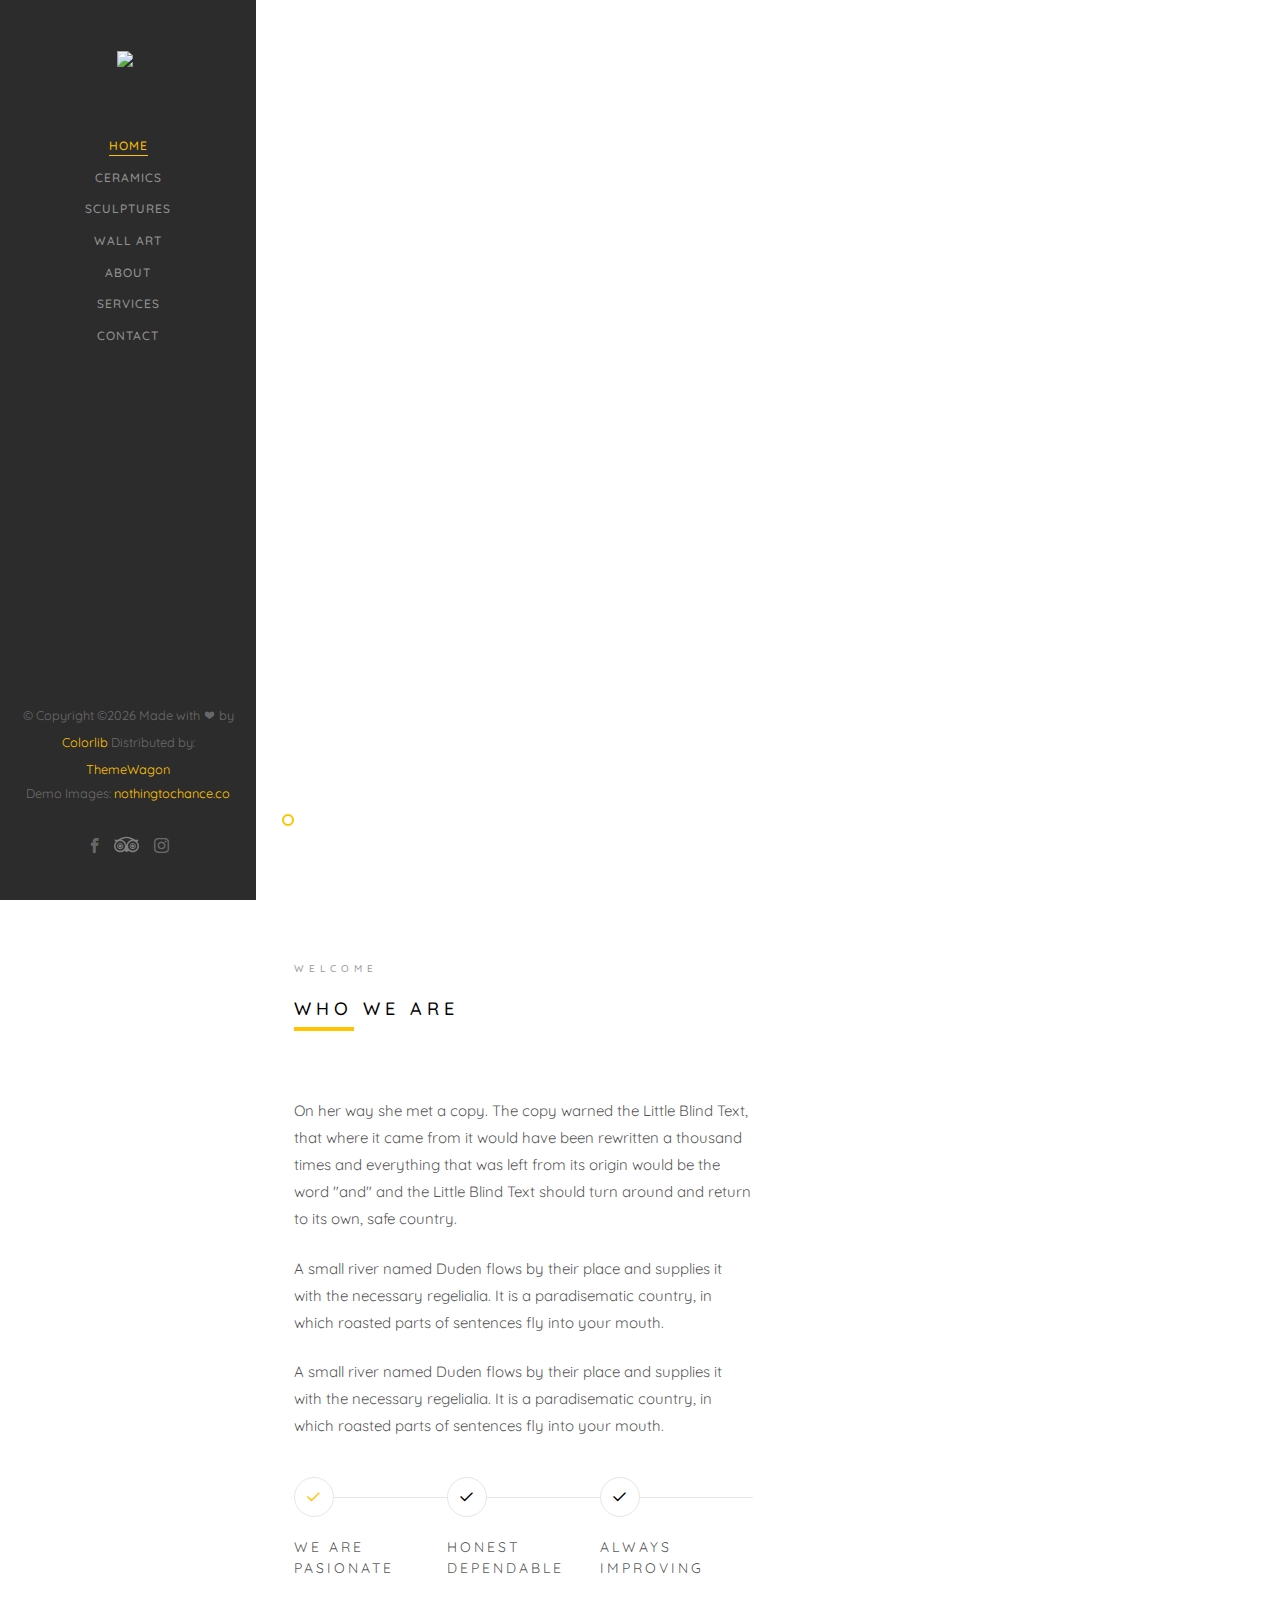
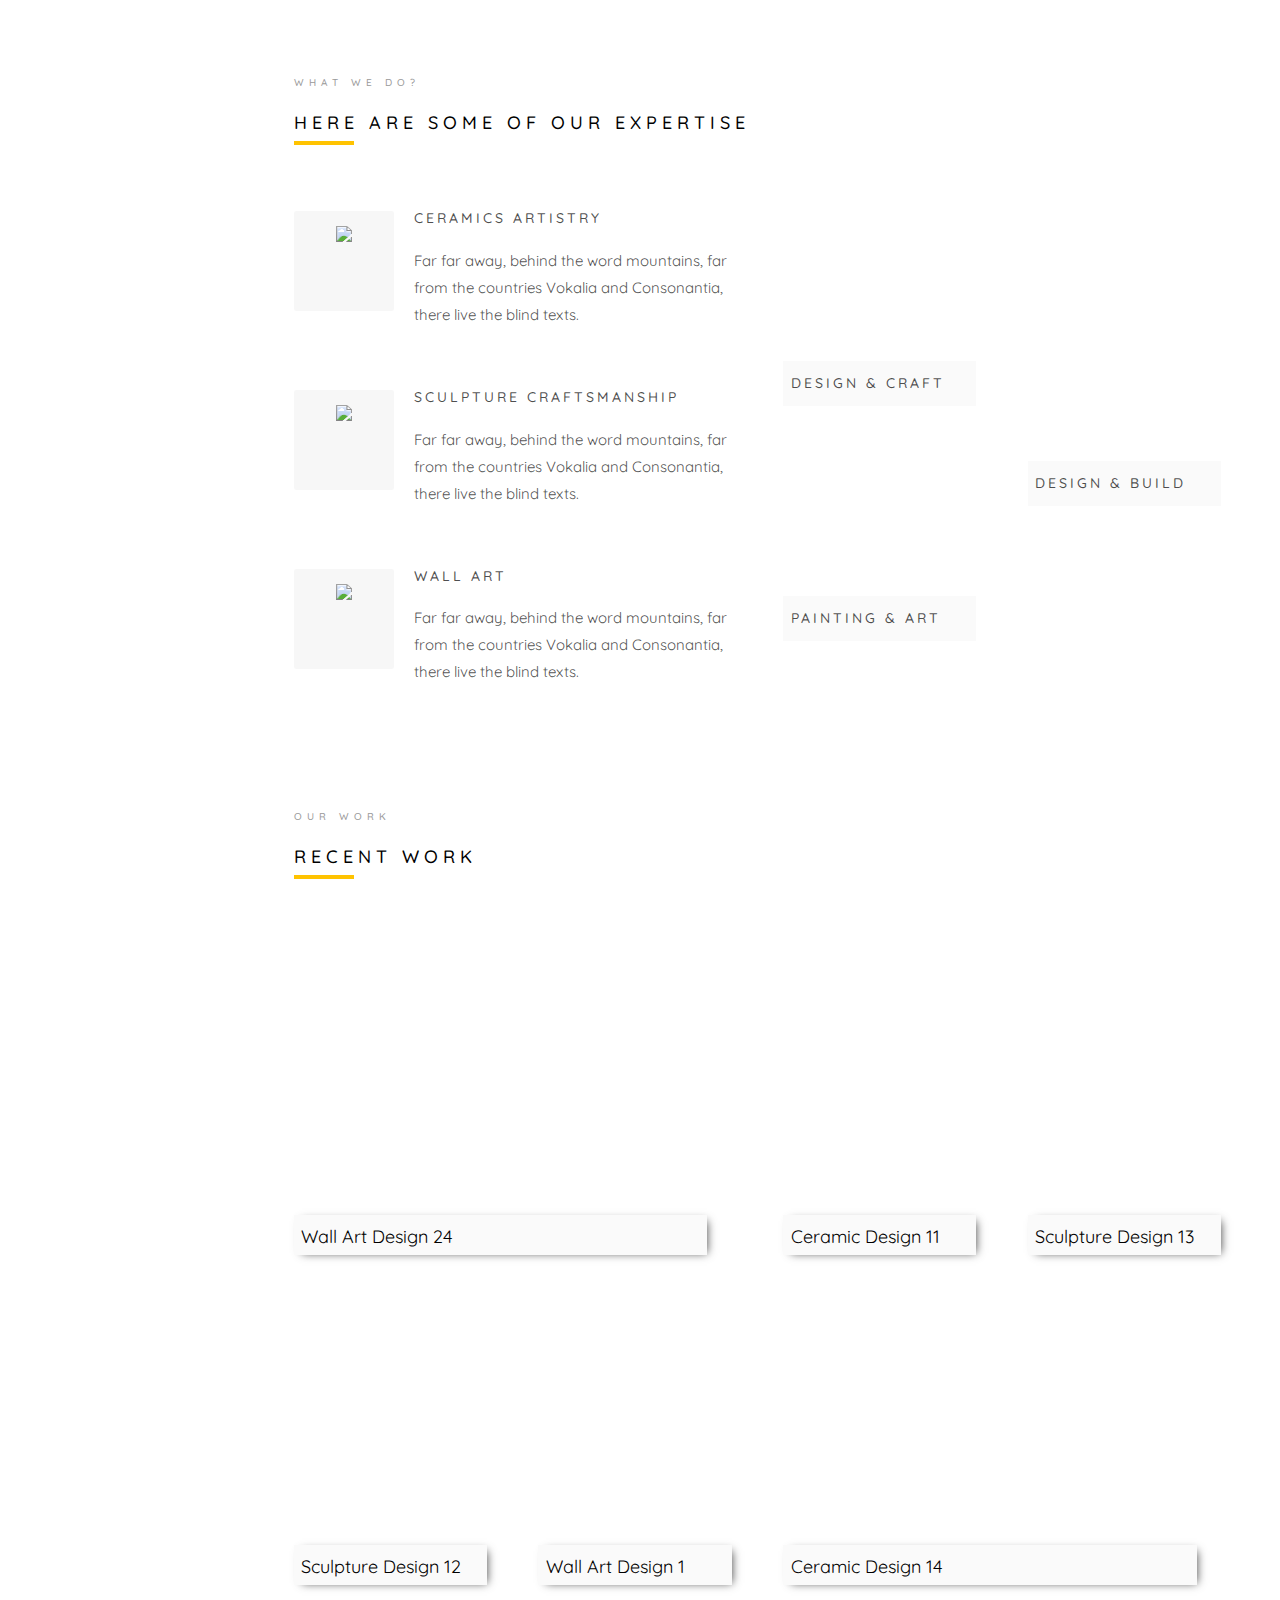
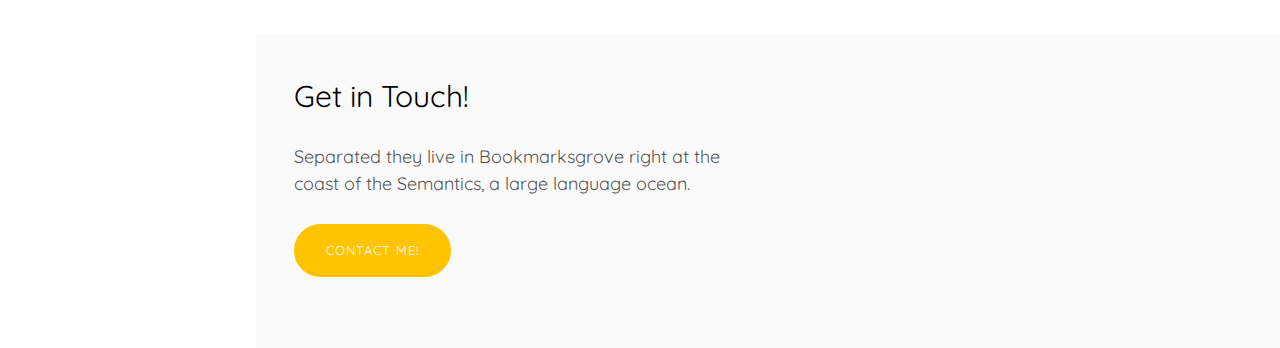
==== index.html @ 15f81254 "Second commit" ====
<!DOCTYPE HTML>
<html>
	<head>
	<meta charset="utf-8">
	<meta http-equiv="X-UA-Compatible" content="IE=edge">
	<title>Balay Template</title>
	<meta name="viewport" content="width=device-width, initial-scale=1">
	<meta name="description" content="" />
	<meta name="keywords" content="" />
	<meta name="author" content="" />

  <!-- Facebook and Twitter integration -->
	<meta property="og:title" content=""/>
	<meta property="og:image" content=""/>
	<meta property="og:url" content=""/>
	<meta property="og:site_name" content=""/>
	<meta property="og:description" content=""/>
	<meta name="twitter:title" content="" />
	<meta name="twitter:image" content="" />
	<meta name="twitter:url" content="" />
	<meta name="twitter:card" content="" />

	<!-- Place favicon.ico and apple-touch-icon.png in the root directory -->
	<link rel="shortcut icon" href="favicon.ico">

	<link href="https://fonts.googleapis.com/css?family=Quicksand:300,400,500,700" rel="stylesheet">
	
	<!-- Animate.css -->
	<link rel="stylesheet" href="css/animate.css">
	<!-- Icomoon Icon Fonts-->
	<link rel="stylesheet" href="css/icomoon.css">
	<!-- Bootstrap  -->
	<link rel="stylesheet" href="css/bootstrap.css">
	<!-- Flexslider  -->
	<link rel="stylesheet" href="css/flexslider.css">
	<!-- Flaticons  -->
	<link rel="stylesheet" href="fonts/flaticon/font/flaticon.css">
	<!-- Owl Carousel -->
	<link rel="stylesheet" href="css/owl.carousel.min.css">
	<link rel="stylesheet" href="css/owl.theme.default.min.css">
	<!-- Theme style  -->
	<link rel="stylesheet" href="css/style.css">

	<!-- Modernizr JS -->
	<script src="js/modernizr-2.6.2.min.js"></script>
	<!-- FOR IE9 below -->
	<!--[if lt IE 9]>
	<script src="js/respond.min.js"></script>
	<![endif]-->

	</head>
	<body>
	<div id="colorlib-page">
		<div class="navBarStyle">
			<a href="#" class="js-colorlib-nav-toggle colorlib-nav-toggle"><i></i></a>
			<img class="logoImageNavBar" src="./images/Logo/logo_name.png">
		</div>
		<aside id="colorlib-aside" role="complementary" class="border js-fullheight">
			<h1 id="colorlib-logo"><a href="index.html"><img class="logoImage" src="./images/Logo/marchio bianco@crop.png"></a></h1>
			<nav id="colorlib-main-menu" role="navigation">
				<ul>
					<li class="colorlib-active"><a href="index.html">Home</a></li>
					<li><a href="ceramics.html">Ceramics</a></li>
					<li><a href="sculptures.html">Sculptures</a></li>
					<li><a href="wall_art.html">Wall Art</a></li>
					<li><a href="about.html">About</a></li>
					<li><a href="services.html">Services</a></li>
					<li><a href="contact.html">Contact</a></li>
				</ul>
			</nav>

			<div class="colorlib-footer">
				<p><small>&copy; <!-- Link back to Colorlib can't be removed. Template is licensed under CC BY 3.0. -->
Copyright &copy;<script>document.write(new Date().getFullYear());</script> Made with <i class="icon-heart" aria-hidden="true"></i> by <a href="https://colorlib.com" target="_blank">Colorlib</a> Distributed by: <a href="https://themewagon.com/" target="_blank">ThemeWagon</a>
<!-- Link back to Colorlib can't be removed. Template is licensed under CC BY 3.0. --> </span> <span>Demo Images: <a href="http://nothingtochance.co/" target="_blank">nothingtochance.co</a></span></small></p>
				<ul>
					<li><a target="_blank" title="Facebook" href="https://www.facebook.com/profile.php?id=61560947136736&mibextid=ZbWKwL"><i class="icon-facebook2"></i></a></li>
					<li style="position: relative; top:5px; margin-right: 3px;"><a title="Trip Advisor" target="_blank" href="https://www.tripadvisor.com/Attraction_Review-g227662-d27967056-Reviews-Art_Leone-Letojanni_Province_of_Messina_Sicily.html"><svg style="width: 25px;" viewBox="0 -96 512.2 512.2" id="Layer_2" xmlns="http://www.w3.org/2000/svg" fill="#000000"><g id="SVGRepo_bgCarrier" stroke-width="0"></g><g id="SVGRepo_tracerCarrier" stroke-linecap="round" stroke-linejoin="round"></g><g id="SVGRepo_iconCarrier"><style>.st0{fill:#ffffff65}</style><path class="st0" d="M128.2 127.9C92.7 127.9 64 156.6 64 192c0 35.4 28.7 64.1 64.1 64.1 35.4 0 64.1-28.7 64.1-64.1.1-35.4-28.6-64.1-64-64.1zm0 110c-25.3 0-45.9-20.5-45.9-45.9s20.5-45.9 45.9-45.9S174 166.7 174 192s-20.5 45.9-45.8 45.9z"></path><circle class="st0" cx="128.4" cy="191.9" r="31.9"></circle><path class="st0" d="M384.2 127.9c-35.4 0-64.1 28.7-64.1 64.1 0 35.4 28.7 64.1 64.1 64.1 35.4 0 64.1-28.7 64.1-64.1 0-35.4-28.7-64.1-64.1-64.1zm0 110c-25.3 0-45.9-20.5-45.9-45.9s20.5-45.9 45.9-45.9S430 166.7 430 192s-20.5 45.9-45.8 45.9z"></path><circle class="st0" cx="384.4" cy="191.9" r="31.9"></circle><path class="st0" d="M474.4 101.2l37.7-37.4h-76.4C392.9 29 321.8 0 255.9 0c-66 0-136.5 29-179.3 63.8H0l37.7 37.4C14.4 124.4 0 156.5 0 192c0 70.8 57.4 128.2 128.2 128.2 32.5 0 62.2-12.1 84.8-32.1l43.4 31.9 42.9-31.2-.5-1.2c22.7 20.2 52.5 32.5 85.3 32.5 70.8 0 128.2-57.4 128.2-128.2-.1-35.4-14.6-67.5-37.9-90.7zM368 64.8c-60.7 7.6-108.3 57.6-111.9 119.5-3.7-62-51.4-112.1-112.3-119.5 30.6-22 69.6-32.8 112.1-32.8S337.4 42.8 368 64.8zM128.2 288.2C75 288.2 32 245.1 32 192s43.1-96.2 96.2-96.2 96.2 43.1 96.2 96.2c-.1 53.1-43.1 96.2-96.2 96.2zm256 0c-53.1 0-96.2-43.1-96.2-96.2s43.1-96.2 96.2-96.2 96.2 43.1 96.2 96.2c-.1 53.1-43.1 96.2-96.2 96.2z"></path></g></svg></a></li>
					<li><a title="Instagram" target="_blank" href="https://www.instagram.com/art_leone_letojanni_taormina/"><i class="icon-instagram"></i></a></li>
				</ul>
			</div>

		</aside>

		<div id="colorlib-main">
			<aside id="colorlib-hero" class="js-fullheight">
				<div class="flexslider js-fullheight">
					<ul class="slides">
				   	<li style="background-image: url(./images/img_bg_11.jpg);">
				   		<div class="overlay"></div>
				   		<div class="container-fluid">
				   			<div class="row">
					   			<div class="col-md-6 col-md-offset-3 col-md-push-3 col-sm-12 col-xs-12 js-fullheight slider-text">
					   				<div class="slider-text-inner">
					   					<div class="desc">
						   					<h1>The Sculptures Gallery</h1>
						   					<h2>100% html5 bootstrap templates Made by colorlib.com</a></h2>
												<p><a href="sculptures.html" class="btn btn-primary btn-learn">View Gallery <i class="icon-arrow-right3"></i></a></p>
											</div>
					   				</div>
					   			</div>
					   		</div>
				   		</div>
				   	</li>
				   	<li style="background-image: url(./images/wall_art/image_original24.jpeg);">
				   		<div class="overlay"></div>
				   		<div class="container-fluid">
				   			<div class="row">
					   			<div class="col-md-6 col-md-offset-3 col-md-push-3 col-sm-12 col-xs-12 js-fullheight slider-text">
					   				<div class="slider-text-inner">
					   					<div class="desc">
						   					<h1>The Wall Art Gallery</h1>
												<h2>100% html5 bootstrap templates Made by colorlib.com</a></h2>
												<p><a href="wall_art.html" class="btn btn-primary btn-learn">View Gallery <i class="icon-arrow-right3"></i></a></p>
											</div>
					   				</div>
					   			</div>
					   		</div>
				   		</div>
				   	</li>
				   	<li style="background-image: url(./images/ceramics/image_original18.jpeg);">
				   		<div class="overlay"></div>
				   		<div class="container-fluid">
				   			<div class="row">
					   			<div class="col-md-6 col-md-offset-3 col-md-push-3 col-sm-12 col-xs-12 js-fullheight slider-text">
					   				<div class="slider-text-inner">
					   					<div class="desc">
						   					<h1>The Ceramic Gallery</h1>
												<h2>100% html5 bootstrap templates Made by colorlib.com</a></h2>
												<p><a href="ceramics.html" class="btn btn-primary btn-learn">View Gallery<i class="icon-arrow-right3"></i></a></p>
											</div>
					   				</div>
					   			</div>
					   		</div>
				   		</div>
				   	</li>
				  	</ul>
			  	</div>
			</aside>

			<div class="colorlib-about">
				<div class="colorlib-narrow-content">
					<div class="row">
						
						<div class="col-md-6" data-animate-effect="fadeInLeft">
							<div class="about-desc">
								<span class="heading-meta">Welcome</span>
								<h2 class="colorlib-heading">Who we are</h2>
								<p>On her way she met a copy. The copy warned the Little Blind Text, that where it came from it would have been rewritten a thousand times and everything that was left from its origin would be the word "and" and the Little Blind Text should turn around and return to its own, safe country.</p>
								<p>A small river named Duden flows by their place and supplies it with the necessary regelialia. It is a paradisematic country, in which roasted parts of sentences fly into your mouth.</p>
								<p>A small river named Duden flows by their place and supplies it with the necessary regelialia. It is a paradisematic country, in which roasted parts of sentences fly into your mouth.</p>
							</div>
							<div class="row padding">
								<div class="col-md-4 col-sm-4 no-gutters " data-animate-effect="fadeInLeft">
									<div class="steps active">
										<p class="icon"><span><i class="icon-check"></i></span></p>
										<h3>We are <br>pasionate</h3>
									</div>
								</div>
								<div class="col-md-4 col-sm-4 no-gutters " data-animate-effect="fadeInLeft">
									<div class="steps">
										<p class="icon"><span><i class="icon-check"></i></span></p>
										<h3>Honest <br>Dependable</h3>
									</div>
								</div>
								<div class="col-md-4 col-sm-4 no-gutters " data-animate-effect="fadeInLeft">
									<div class="steps">
										<p class="icon"><span><i class="icon-check"></i></span></p>
										<h3>Always <br>Improving</h3>
									</div>
								</div>
							</div>
						</div>
						<div class="col-md-6">
							<div class="about-img" data-animate-effect="fadeInLeft" style="background-image: url('./images/wall_art/image_original14.jpeg');">
							</div>
						</div>
					</div>
				</div>
			</div>
			
			<div class="colorlib-services">
				<div class="colorlib-narrow-content">
					<div class="row">
						<div class="col-md-6 col-md-offset-3 col-md-pull-3 " data-animate-effect="fadeInLeft">
							<span class="heading-meta">What we do?</span>
							<h2 class="colorlib-heading">Here are some of our expertise</h2>
						</div>
					</div>
					<div class="row">
						<div class="col-md-6">
							<div class="row">
								<div class="col-md-12">
									<div class="colorlib-feature " data-animate-effect="fadeInLeft">
										<div class="colorlib-icon">
											<img class="generalIcon" src="./images/icons8-archeology-64.png">
										</div>
										<div class="colorlib-text">
											<h3>Ceramics artistry</h3>
											<p>Far far away, behind the word mountains, far from the countries Vokalia and Consonantia, there live the blind texts. </p>
										</div>
									</div>

									<div class="colorlib-feature " data-animate-effect="fadeInLeft">
										<div class="colorlib-icon">
											<img class="generalIcon" src="./images/icons8-sculpture-64.png">
										</div>
										<div class="colorlib-text">
											<h3>Sculpture craftsmanship</h3>
											<p>Far far away, behind the word mountains, far from the countries Vokalia and Consonantia, there live the blind texts. </p>
										</div>
									</div>

									<div class="colorlib-feature " data-animate-effect="fadeInLeft">
										<div class="colorlib-icon">
											<img class="generalIcon" src="./images/icons8-paintings-64.png">
										</div>
										<div class="colorlib-text">
											<h3>Wall Art</h3>
											<p>Far far away, behind the word mountains, far from the countries Vokalia and Consonantia, there live the blind texts. </p>
										</div>
									</div>
								</div>
							</div>
						</div>
						<div class="col-md-6">
							<div class="row">
								<div class="col-md-6">
									<a href="services.html" class="services-wrap " data-animate-effect="fadeInRight">
										<div class="services-img" style="background-image: url(images/ceramics/image9.jpg)"></div>
										<div class="desc">
											<h3>Design &amp; Craft</h3>
										</div>
									</a>
									<a href="services.html" class="services-wrap " data-animate-effect="fadeInRight">
										<div class="services-img" style="background-image: url(images/wall_art/image24.jpg)"></div>
										<div class="desc">
											<h3>Painting &amp; Art</h3>
										</div>
									</a>
								</div>
								<div class="col-md-6 move-bottom">
									<a href="services.html" class="services-wrap " data-animate-effect="fadeInRight">
										<div class="services-img" style="background-image: url(images/sculptures/image12.jpg)"></div>
										<div class="desc">
											<h3>Design &amp; Build</h3>
										</div>
									</a>
								</div>
							</div>
						</div>
					</div>
				</div>
			</div>
			
			<!-- <div id="colorlib-counter" class="colorlib-counters" style="background-image: url(images/cover_bg_1.jpg);" data-stellar-background-ratio="0.5">
				<div class="overlay"></div>
				<div class="colorlib-narrow-content">
					<div class="row">
					</div>
					<div class="row">
						<div class="col-md-3 text-center ">
							<span class="icon"><i class="flaticon-skyline"></i></span>
							<span class="colorlib-counter js-counter" data-from="0" data-to="1539" data-speed="5000" data-refresh-interval="50"></span>
							<span class="colorlib-counter-label">Projects</span>
						</div>
						<div class="col-md-3 text-center ">
							<span class="icon"><i class="flaticon-engineer"></i></span>
							<span class="colorlib-counter js-counter" data-from="0" data-to="3653" data-speed="5000" data-refresh-interval="50"></span>
							<span class="colorlib-counter-label">Employees</span>
						</div>
						<div class="col-md-3 text-center ">
							<span class="icon"><i class="flaticon-architect-with-helmet"></i></span>
							<span class="colorlib-counter js-counter" data-from="0" data-to="5987" data-speed="5000" data-refresh-interval="50"></span>
							<span class="colorlib-counter-label">Constructor</span>
						</div>
						<div class="col-md-3 text-center ">
							<span class="icon"><i class="flaticon-worker"></i></span>
							<span class="colorlib-counter js-counter" data-from="0" data-to="3999" data-speed="5000" data-refresh-interval="50"></span>
							<span class="colorlib-counter-label">Partners</span>
						</div>
					</div>
				</div>
			</div> -->

			<div class="colorlib-work">
				<div class="colorlib-narrow-content">
					<div class="row">
						<div class="col-md-6 col-md-offset-3 col-md-pull-3 " data-animate-effect="fadeInLeft">
							<span class="heading-meta">Our Work</span>
							<h2 class="colorlib-heading ">Recent Work</h2>
						</div>
					</div>
					<div class="row">
						<div class="col-md-6" data-animate-effect="fadeInLeft">
							<div class="project imageContainer" onclick="showImage('./images/wall_art/image_original24.jpeg')" style="background-image: url(./images/wall_art/image24.jpg);">
								<div class="title">
									<h4>Wall Art Design 24</h4>
								</div>
							</div>
						</div>
						<div class="col-md-3" data-animate-effect="fadeInLeft">
							<div class="project imageContainer" onclick="showImage('./images/ceramics/image_original11.jpeg')" style="background-image: url(./images/ceramics/image11.jpg);">
								<div class="title">
									<h4>Ceramic Design 11</h4>
								</div>
							</div>
						</div>
						<div class="col-md-3" data-animate-effect="fadeInLeft">
							<div class="project imageContainer" onclick="showImage('./images/sculptures/image_original13.jpeg')" style="background-image: url(./images/sculptures/image13.jpg);">
								<div class="title">
									<h4>Sculpture Design 13</h4>
								</div>
							</div>
						</div>
						<div class="col-md-3" data-animate-effect="fadeInLeft">
							<div class="project imageContainer" onclick="showImage('./images/sculptures/image_original12.jpeg')" style="background-image: url(./images/sculptures/image12.jpg);">
								<div class="title">
									<h4>Sculpture Design 12</h4>
								</div>
							</div>
						</div>
						<div class="col-md-3" data-animate-effect="fadeInLeft">
							<div class="project imageContainer" onclick="showImage('./images/wall_art/image_original1.jpg')" style="background-image: url(./images/wall_art/image1.jpg);">
								<div class="title">
									<h4>Wall Art Design 1</h4>
								</div>
							</div>
						</div>
						<div class="col-md-6" data-animate-effect="fadeInLeft">
							<div class="project imageContainer" onclick="showImage('./images/ceramics/image_original14.jpeg')" style="background-image: url(./images/ceramics/image14.jpg);">
								<div class="title">
									<h4>Ceramic Design 14</h4>
								</div>
							</div>
						</div>
					</div>
				</div>
			</div>

			<div id="get-in-touch" class="colorlib-bg-color">
				<div class="colorlib-narrow-content">
					<div class="row">
						<div class="col-md-6 " data-animate-effect="fadeInLeft">
							<h2>Get in Touch!</h2>
						</div>
					</div>
					<div class="row">
						<div class="col-md-6 col-md-offset-3 col-md-pull-3 " data-animate-effect="fadeInLeft">
							<p class="colorlib-lead">Separated they live in Bookmarksgrove right at the coast of the Semantics, a large language ocean.</p>
							<p><a href="contact.html" class="btn btn-primary btn-learn">Contact me!</a></p>
						</div>
						
					</div>
				</div>
			</div>
			<div id="myModal" class="modal-custom">
				<img class="modal-content-custom" id="imgOpenCeramic">
			</div>
		</div>
	</div>

	<!-- jQuery -->
	<script src="js/jquery.min.js"></script>
	<!-- jQuery Easing -->
	<script src="js/jquery.easing.1.3.js"></script>
	<!-- Bootstrap -->
	<script src="js/bootstrap.min.js"></script>
	<!-- Waypoints -->
	<script src="js/jquery.waypoints.min.js"></script>
	<!-- Flexslider -->
	<script src="js/jquery.flexslider-min.js"></script>
	<!-- Sticky Kit -->
	<script src="js/sticky-kit.min.js"></script>
	<!-- Owl carousel -->
	<script src="js/owl.carousel.min.js"></script>
	<!-- Counters -->
	<script src="js/jquery.countTo.js"></script>
	
	
	<!-- MAIN JS -->
	<script src="js/main.js"></script>
	<script src="js/ceramics.js"></script>

	</body>
</html>
---- css/icomoon.css ----
@font-face {
  font-family: 'icomoon';
  src:  url('fonts/icomoon.eot?6py85u');
  src:  url('fonts/icomoon.eot?6py85u#iefix') format('embedded-opentype'),
    url('fonts/icomoon.ttf?6py85u') format('truetype'),
    url('fonts/icomoon.woff?6py85u') format('woff'),
    url('fonts/icomoon.svg?6py85u#icomoon') format('svg');
  font-weight: normal;
  font-style: normal;
}

[class^="icon-"], [class*=" icon-"] {
  /* use !important to prevent issues with browser extensions that change fonts */
  font-family: 'icomoon' !important;
  speak: none;
  font-style: normal;
  font-weight: normal;
  font-variant: normal;
  text-transform: none;
  line-height: 1;

  /* Better Font Rendering =========== */
  -webkit-font-smoothing: antialiased;
  -moz-osx-font-smoothing: grayscale;
}

.icon-times:before {
  content: "\e930";
}
.icon-tick:before {
  content: "\e931";
}
.icon-plus:before {
  content: "\e932";
}
.icon-minus:before {
  content: "\e933";
}
.icon-equals:before {
  content: "\e934";
}
.icon-divide:before {
  content: "\e935";
}
.icon-chevron-right:before {
  content: "\e936";
}
.icon-chevron-left:before {
  content: "\e937";
}
.icon-arrow-right-thick:before {
  content: "\e938";
}
.icon-arrow-left-thick:before {
  content: "\e939";
}
.icon-th-small:before {
  content: "\e93a";
}
.icon-th-menu:before {
  content: "\e93b";
}
.icon-th-list:before {
  content: "\e93c";
}
.icon-th-large:before {
  content: "\e93d";
}
.icon-home:before {
  content: "\e93e";
}
.icon-arrow-forward:before {
  content: "\e93f";
}
.icon-arrow-back:before {
  content: "\e940";
}
.icon-rss:before {
  content: "\e941";
}
.icon-location:before {
  content: "\e942";
}
.icon-link:before {
  content: "\e943";
}
.icon-image:before {
  content: "\e944";
}
.icon-arrow-up-thick:before {
  content: "\e945";
}
.icon-arrow-down-thick:before {
  content: "\e946";
}
.icon-starburst:before {
  content: "\e947";
}
.icon-starburst-outline:before {
  content: "\e948";
}
.icon-star3:before {
  content: "\e949";
}
.icon-flow-children:before {
  content: "\e94a";
}
.icon-export:before {
  content: "\e94b";
}
.icon-delete2:before {
  content: "\e94c";
}
.icon-delete-outline:before {
  content: "\e94d";
}
.icon-cloud-storage:before {
  content: "\e94e";
}
.icon-wi-fi:before {
  content: "\e94f";
}
.icon-heart:before {
  content: "\e950";
}
.icon-flash:before {
  content: "\e951";
}
.icon-cancel:before {
  content: "\e952";
}
.icon-backspace:before {
  content: "\e953";
}
.icon-attachment:before {
  content: "\e954";
}
.icon-arrow-move:before {
  content: "\e955";
}
.icon-warning:before {
  content: "\e956";
}
.icon-user:before {
  content: "\e957";
}
.icon-radar:before {
  content: "\e958";
}
.icon-lock-open:before {
  content: "\e959";
}
.icon-lock-closed:before {
  content: "\e95a";
}
.icon-location-arrow:before {
  content: "\e95b";
}
.icon-info:before {
  content: "\e95c";
}
.icon-user-delete:before {
  content: "\e95d";
}
.icon-user-add:before {
  content: "\e95e";
}
.icon-media-pause:before {
  content: "\e95f";
}
.icon-group:before {
  content: "\e960";
}
.icon-chart-pie:before {
  content: "\e961";
}
.icon-chart-line:before {
  content: "\e962";
}
.icon-chart-bar:before {
  content: "\e963";
}
.icon-chart-area:before {
  content: "\e964";
}
.icon-video:before {
  content: "\e965";
}
.icon-point-of-interest:before {
  content: "\e966";
}
.icon-infinity:before {
  content: "\e967";
}
.icon-globe:before {
  content: "\e968";
}
.icon-eye:before {
  content: "\e969";
}
.icon-cog:before {
  content: "\e96a";
}
.icon-camera:before {
  content: "\e96b";
}
.icon-upload:before {
  content: "\e96c";
}
.icon-scissors:before {
  content: "\e96d";
}
.icon-refresh:before {
  content: "\e96e";
}
.icon-pin:before {
  content: "\e96f";
}
.icon-key:before {
  content: "\e970";
}
.icon-info-large:before {
  content: "\e971";
}
.icon-eject:before {
  content: "\e972";
}
.icon-download:before {
  content: "\e973";
}
.icon-zoom:before {
  content: "\e974";
}
.icon-zoom-out:before {
  content: "\e975";
}
.icon-zoom-in:before {
  content: "\e976";
}
.icon-sort-numerically:before {
  content: "\e977";
}
.icon-sort-alphabetically:before {
  content: "\e978";
}
.icon-input-checked:before {
  content: "\e979";
}
.icon-calender:before {
  content: "\e97a";
}
.icon-world2:before {
  content: "\e97b";
}
.icon-notes:before {
  content: "\e97c";
}
.icon-code:before {
  content: "\e97d";
}
.icon-arrow-sync:before {
  content: "\e97e";
}
.icon-arrow-shuffle:before {
  content: "\e97f";
}
.icon-arrow-repeat:before {
  content: "\e980";
}
.icon-arrow-minimise:before {
  content: "\e981";
}
.icon-arrow-maximise:before {
  content: "\e982";
}
.icon-arrow-loop:before {
  content: "\e983";
}
.icon-anchor:before {
  content: "\e984";
}
.icon-spanner:before {
  content: "\e985";
}
.icon-puzzle:before {
  content: "\e986";
}
.icon-power:before {
  content: "\e987";
}
.icon-plane:before {
  content: "\e988";
}
.icon-pi:before {
  content: "\e989";
}
.icon-phone:before {
  content: "\e98a";
}
.icon-microphone2:before {
  content: "\e98b";
}
.icon-media-rewind:before {
  content: "\e98c";
}
.icon-flag:before {
  content: "\e98d";
}
.icon-adjust-brightness:before {
  content: "\e98e";
}
.icon-waves:before {
  content: "\e98f";
}
.icon-social-twitter:before {
  content: "\e990";
}
.icon-social-facebook:before {
  content: "\e991";
}
.icon-social-dribbble:before {
  content: "\e992";
}
.icon-media-stop:before {
  content: "\e993";
}
.icon-media-record:before {
  content: "\e994";
}
.icon-media-play:before {
  content: "\e995";
}
.icon-media-fast-forward:before {
  content: "\e996";
}
.icon-media-eject:before {
  content: "\e997";
}
.icon-social-vimeo:before {
  content: "\e998";
}
.icon-social-tumbler:before {
  content: "\e999";
}
.icon-social-skype:before {
  content: "\e99a";
}
.icon-social-pinterest:before {
  content: "\e99b";
}
.icon-social-linkedin:before {
  content: "\e99c";
}
.icon-social-last-fm:before {
  content: "\e99d";
}
.icon-social-github:before {
  content: "\e99e";
}
.icon-social-flickr:before {
  content: "\e99f";
}
.icon-at:before {
  content: "\e9a0";
}
.icon-times-outline:before {
  content: "\e9a1";
}
.icon-plus-outline:before {
  content: "\e9a2";
}
.icon-minus-outline:before {
  content: "\e9a3";
}
.icon-tick-outline:before {
  content: "\e9a4";
}
.icon-th-large-outline:before {
  content: "\e9a5";
}
.icon-equals-outline:before {
  content: "\e9a6";
}
.icon-divide-outline:before {
  content: "\e9a7";
}
.icon-chevron-right-outline:before {
  content: "\e9a8";
}
.icon-chevron-left-outline:before {
  content: "\e9a9";
}
.icon-arrow-right-outline:before {
  content: "\e9aa";
}
.icon-arrow-left-outline:before {
  content: "\e9ab";
}
.icon-th-small-outline:before {
  content: "\e9ac";
}
.icon-th-menu-outline:before {
  content: "\e9ad";
}
.icon-th-list-outline:before {
  content: "\e9ae";
}
.icon-news2:before {
  content: "\e9b1";
}
.icon-home-outline:before {
  content: "\e9b2";
}
.icon-arrow-up-outline:before {
  content: "\e9b3";
}
.icon-arrow-forward-outline:before {
  content: "\e9b4";
}
.icon-arrow-down-outline:before {
  content: "\e9b5";
}
.icon-arrow-back-outline:before {
  content: "\e9b6";
}
.icon-trash3:before {
  content: "\e9b7";
}
.icon-rss-outline:before {
  content: "\e9b8";
}
.icon-message:before {
  content: "\e9b9";
}
.icon-location-outline:before {
  content: "\e9ba";
}
.icon-link-outline:before {
  content: "\e9bb";
}
.icon-image-outline:before {
  content: "\e9bc";
}
.icon-export-outline:before {
  content: "\e9bd";
}
.icon-cross:before {
  content: "\e9be";
}
.icon-wi-fi-outline:before {
  content: "\e9bf";
}
.icon-star-outline:before {
  content: "\e9c0";
}
.icon-media-pause-outline:before {
  content: "\e9c1";
}
.icon-mail:before {
  content: "\e9c2";
}
.icon-heart-outline:before {
  content: "\e9c3";
}
.icon-flash-outline:before {
  content: "\e9c4";
}
.icon-cancel-outline:before {
  content: "\e9c5";
}
.icon-beaker:before {
  content: "\e9c6";
}
.icon-arrow-move-outline:before {
  content: "\e9c7";
}
.icon-watch2:before {
  content: "\e9c8";
}
.icon-warning-outline:before {
  content: "\e9c9";
}
.icon-time:before {
  content: "\e9ca";
}
.icon-radar-outline:before {
  content: "\e9cb";
}
.icon-lock-open-outline:before {
  content: "\e9cc";
}
.icon-location-arrow-outline:before {
  content: "\e9cd";
}
.icon-info-outline:before {
  content: "\e9ce";
}
.icon-backspace-outline:before {
  content: "\e9cf";
}
.icon-attachment-outline:before {
  content: "\e9d0";
}
.icon-user-outline:before {
  content: "\e9d1";
}
.icon-user-delete-outline:before {
  content: "\e9d2";
}
.icon-user-add-outline:before {
  content: "\e9d3";
}
.icon-lock-closed-outline:before {
  content: "\e9d4";
}
.icon-group-outline:before {
  content: "\e9d5";
}
.icon-chart-pie-outline:before {
  content: "\e9d6";
}
.icon-chart-line-outline:before {
  content: "\e9d7";
}
.icon-chart-bar-outline:before {
  content: "\e9d8";
}
.icon-chart-area-outline:before {
  content: "\e9d9";
}
.icon-video-outline:before {
  content: "\e9da";
}
.icon-point-of-interest-outline:before {
  content: "\e9db";
}
.icon-map:before {
  content: "\e9dc";
}
.icon-key-outline:before {
  content: "\e9dd";
}
.icon-infinity-outline:before {
  content: "\e9de";
}
.icon-globe-outline:before {
  content: "\e9df";
}
.icon-eye-outline:before {
  content: "\e9e0";
}
.icon-cog-outline:before {
  content: "\e9e1";
}
.icon-camera-outline:before {
  content: "\e9e2";
}
.icon-upload-outline:before {
  content: "\e9e3";
}
.icon-support:before {
  content: "\e9e4";
}
.icon-scissors-outline:before {
  content: "\e9e5";
}
.icon-refresh-outline:before {
  content: "\e9e6";
}
.icon-info-large-outline:before {
  content: "\e9e7";
}
.icon-eject-outline:before {
  content: "\e9e8";
}
.icon-download-outline:before {
  content: "\e9e9";
}
.icon-battery-mid:before {
  content: "\e9ea";
}
.icon-battery-low:before {
  content: "\e9eb";
}
.icon-battery-high:before {
  content: "\e9ec";
}
.icon-zoom-outline:before {
  content: "\e9ed";
}
.icon-zoom-out-outline:before {
  content: "\e9ee";
}
.icon-zoom-in-outline:before {
  content: "\e9ef";
}
.icon-tag3:before {
  content: "\e9f0";
}
.icon-tabs-outline:before {
  content: "\e9f1";
}
.icon-pin-outline:before {
  content: "\e9f2";
}
.icon-message-typing:before {
  content: "\e9f3";
}
.icon-directions:before {
  content: "\e9f4";
}
.icon-battery-full:before {
  content: "\e9f5";
}
.icon-battery-charge:before {
  content: "\e9f6";
}
.icon-pipette:before {
  content: "\e9f7";
}
.icon-pencil:before {
  content: "\e9f8";
}
.icon-folder:before {
  content: "\e9f9";
}
.icon-folder-delete:before {
  content: "\e9fa";
}
.icon-folder-add:before {
  content: "\e9fb";
}
.icon-edit:before {
  content: "\e9fc";
}
.icon-document:before {
  content: "\e9fd";
}
.icon-document-delete:before {
  content: "\e9fe";
}
.icon-document-add:before {
  content: "\e9ff";
}
.icon-brush:before {
  content: "\ea00";
}
.icon-thumbs-up:before {
  content: "\ea01";
}
.icon-thumbs-down:before {
  content: "\ea02";
}
.icon-pen:before {
  content: "\ea03";
}
.icon-sort-numerically-outline:before {
  content: "\ea04";
}
.icon-sort-alphabetically-outline:before {
  content: "\ea05";
}
.icon-social-last-fm-circular:before {
  content: "\ea06";
}
.icon-social-github-circular:before {
  content: "\ea07";
}
.icon-compass:before {
  content: "\ea08";
}
.icon-bookmark:before {
  content: "\ea09";
}
.icon-input-checked-outline:before {
  content: "\ea0a";
}
.icon-code-outline:before {
  content: "\ea0b";
}
.icon-calender-outline:before {
  content: "\ea0c";
}
.icon-business-card:before {
  content: "\ea0d";
}
.icon-arrow-up:before {
  content: "\ea0e";
}
.icon-arrow-sync-outline:before {
  content: "\ea0f";
}
.icon-arrow-right:before {
  content: "\ea10";
}
.icon-arrow-repeat-outline:before {
  content: "\ea11";
}
.icon-arrow-loop-outline:before {
  content: "\ea12";
}
.icon-arrow-left:before {
  content: "\ea13";
}
.icon-flow-switch:before {
  content: "\ea14";
}
.icon-flow-parallel:before {
  content: "\ea15";
}
.icon-flow-merge:before {
  content: "\ea16";
}
.icon-document-text:before {
  content: "\ea17";
}
.icon-clipboard:before {
  content: "\ea18";
}
.icon-calculator:before {
  content: "\ea19";
}
.icon-arrow-minimise-outline:before {
  content: "\ea1a";
}
.icon-arrow-maximise-outline:before {
  content: "\ea1b";
}
.icon-arrow-down:before {
  content: "\ea1c";
}
.icon-gift:before {
  content: "\ea1d";
}
.icon-film:before {
  content: "\ea1e";
}
.icon-database:before {
  content: "\ea1f";
}
.icon-bell:before {
  content: "\ea20";
}
.icon-anchor-outline:before {
  content: "\ea21";
}
.icon-adjust-contrast:before {
  content: "\ea22";
}
.icon-world-outline:before {
  content: "\ea23";
}
.icon-shopping-bag:before {
  content: "\ea24";
}
.icon-power-outline:before {
  content: "\ea25";
}
.icon-notes-outline:before {
  content: "\ea26";
}
.icon-device-tablet:before {
  content: "\ea27";
}
.icon-device-phone:before {
  content: "\ea28";
}
.icon-device-laptop:before {
  content: "\ea29";
}
.icon-device-desktop:before {
  content: "\ea2a";
}
.icon-briefcase:before {
  content: "\ea2b";
}
.icon-stopwatch:before {
  content: "\ea2c";
}
.icon-spanner-outline:before {
  content: "\ea2d";
}
.icon-puzzle-outline:before {
  content: "\ea2e";
}
.icon-printer:before {
  content: "\ea2f";
}
.icon-pi-outline:before {
  content: "\ea30";
}
.icon-lightbulb:before {
  content: "\ea31";
}
.icon-flag-outline:before {
  content: "\ea32";
}
.icon-contacts:before {
  content: "\ea33";
}
.icon-archive2:before {
  content: "\ea34";
}
.icon-weather-stormy:before {
  content: "\ea35";
}
.icon-weather-shower:before {
  content: "\ea36";
}
.icon-weather-partly-sunny:before {
  content: "\ea37";
}
.icon-weather-downpour:before {
  content: "\ea38";
}
.icon-weather-cloudy:before {
  content: "\ea39";
}
.icon-plane-outline:before {
  content: "\ea3a";
}
.icon-phone-outline:before {
  content: "\ea3b";
}
.icon-microphone-outline:before {
  content: "\ea3c";
}
.icon-weather-windy:before {
  content: "\ea3d";
}
.icon-weather-windy-cloudy:before {
  content: "\ea3e";
}
.icon-weather-sunny:before {
  content: "\ea3f";
}
.icon-weather-snow:before {
  content: "\ea40";
}
.icon-weather-night:before {
  content: "\ea41";
}
.icon-media-stop-outline:before {
  content: "\ea42";
}
.icon-media-rewind-outline:before {
  content: "\ea43";
}
.icon-media-record-outline:before {
  content: "\ea44";
}
.icon-media-play-outline:before {
  content: "\ea45";
}
.icon-media-fast-forward-outline:before {
  content: "\ea46";
}
.icon-media-eject-outline:before {
  content: "\ea47";
}
.icon-wine:before {
  content: "\ea48";
}
.icon-waves-outline:before {
  content: "\ea49";
}
.icon-ticket:before {
  content: "\ea4a";
}
.icon-tags:before {
  content: "\ea4b";
}
.icon-plug:before {
  content: "\ea4c";
}
.icon-headphones:before {
  content: "\ea4d";
}
.icon-credit-card:before {
  content: "\ea4e";
}
.icon-coffee:before {
  content: "\ea4f";
}
.icon-book:before {
  content: "\ea50";
}
.icon-beer:before {
  content: "\ea51";
}
.icon-volume2:before {
  content: "\ea52";
}
.icon-volume-up:before {
  content: "\ea53";
}
.icon-volume-mute:before {
  content: "\ea54";
}
.icon-volume-down:before {
  content: "\ea55";
}
.icon-social-vimeo-circular:before {
  content: "\ea56";
}
.icon-social-twitter-circular:before {
  content: "\ea57";
}
.icon-social-pinterest-circular:before {
  content: "\ea58";
}
.icon-social-linkedin-circular:before {
  content: "\ea59";
}
.icon-social-facebook-circular:before {
  content: "\ea5a";
}
.icon-social-dribbble-circular:before {
  content: "\ea5b";
}
.icon-tree:before {
  content: "\ea5c";
}
.icon-thermometer2:before {
  content: "\ea5d";
}
.icon-social-tumbler-circular:before {
  content: "\ea5e";
}
.icon-social-skype-outline:before {
  content: "\ea5f";
}
.icon-social-flickr-circular:before {
  content: "\ea60";
}
.icon-social-at-circular:before {
  content: "\ea61";
}
.icon-shopping-cart:before {
  content: "\ea62";
}
.icon-messages:before {
  content: "\ea63";
}
.icon-leaf:before {
  content: "\ea64";
}
.icon-feather:before {
  content: "\ea65";
}
.icon-eye2:before {
  content: "\e064";
}
.icon-paper-clip:before {
  content: "\e065";
}
.icon-mail5:before {
  content: "\e066";
}
.icon-toggle:before {
  content: "\e067";
}
.icon-layout:before {
  content: "\e068";
}
.icon-link2:before {
  content: "\e069";
}
.icon-bell2:before {
  content: "\e06a";
}
.icon-lock3:before {
  content: "\e06b";
}
.icon-unlock:before {
  content: "\e06c";
}
.icon-ribbon2:before {
  content: "\e06d";
}
.icon-image2:before {
  content: "\e06e";
}
.icon-signal:before {
  content: "\e06f";
}
.icon-target3:before {
  content: "\e070";
}
.icon-clipboard3:before {
  content: "\e071";
}
.icon-clock3:before {
  content: "\e072";
}
.icon-watch:before {
  content: "\e073";
}
.icon-air-play:before {
  content: "\e074";
}
.icon-camera3:before {
  content: "\e075";
}
.icon-video2:before {
  content: "\e076";
}
.icon-disc:before {
  content: "\e077";
}
.icon-printer3:before {
  content: "\e078";
}
.icon-monitor:before {
  content: "\e079";
}
.icon-server:before {
  content: "\e07a";
}
.icon-cog2:before {
  content: "\e07b";
}
.icon-heart3:before {
  content: "\e07c";
}
.icon-paragraph:before {
  content: "\e07d";
}
.icon-align-justify:before {
  content: "\e07e";
}
.icon-align-left:before {
  content: "\e07f";
}
.icon-align-center:before {
  content: "\e080";
}
.icon-align-right:before {
  content: "\e081";
}
.icon-book2:before {
  content: "\e082";
}
.icon-layers2:before {
  content: "\e083";
}
.icon-stack2:before {
  content: "\e084";
}
.icon-stack-2:before {
  content: "\e085";
}
.icon-paper:before {
  content: "\e086";
}
.icon-paper-stack:before {
  content: "\e087";
}
.icon-search3:before {
  content: "\e088";
}
.icon-zoom-in2:before {
  content: "\e089";
}
.icon-zoom-out2:before {
  content: "\e08a";
}
.icon-reply2:before {
  content: "\e08b";
}
.icon-circle-plus:before {
  content: "\e08c";
}
.icon-circle-minus:before {
  content: "\e08d";
}
.icon-circle-check:before {
  content: "\e08e";
}
.icon-circle-cross:before {
  content: "\e08f";
}
.icon-square-plus:before {
  content: "\e090";
}
.icon-square-minus:before {
  content: "\e091";
}
.icon-square-check:before {
  content: "\e092";
}
.icon-square-cross:before {
  content: "\e093";
}
.icon-microphone:before {
  content: "\e094";
}
.icon-record:before {
  content: "\e095";
}
.icon-skip-back:before {
  content: "\e096";
}
.icon-rewind:before {
  content: "\e097";
}
.icon-play4:before {
  content: "\e098";
}
.icon-pause3:before {
  content: "\e099";
}
.icon-stop3:before {
  content: "\e09a";
}
.icon-fast-forward:before {
  content: "\e09b";
}
.icon-skip-forward:before {
  content: "\e09c";
}
.icon-shuffle2:before {
  content: "\e09d";
}
.icon-repeat:before {
  content: "\e09e";
}
.icon-folder2:before {
  content: "\e09f";
}
.icon-umbrella:before {
  content: "\e0a0";
}
.icon-moon:before {
  content: "\e0a1";
}
.icon-thermometer:before {
  content: "\e0a2";
}
.icon-drop:before {
  content: "\e0a3";
}
.icon-sun2:before {
  content: "\e0a4";
}
.icon-cloud3:before {
  content: "\e0a5";
}
.icon-cloud-upload2:before {
  content: "\e0a6";
}
.icon-cloud-download2:before {
  content: "\e0a7";
}
.icon-upload4:before {
  content: "\e0a8";
}
.icon-download4:before {
  content: "\e0a9";
}
.icon-location3:before {
  content: "\e0aa";
}
.icon-location-2:before {
  content: "\e0ab";
}
.icon-map3:before {
  content: "\e0ac";
}
.icon-battery:before {
  content: "\e0ad";
}
.icon-head:before {
  content: "\e0ae";
}
.icon-briefcase3:before {
  content: "\e0af";
}
.icon-speech-bubble:before {
  content: "\e0b0";
}
.icon-anchor2:before {
  content: "\e0b1";
}
.icon-globe2:before {
  content: "\e0b2";
}
.icon-box:before {
  content: "\e0b3";
}
.icon-reload:before {
  content: "\e0b4";
}
.icon-share3:before {
  content: "\e0b5";
}
.icon-marquee:before {
  content: "\e0b6";
}
.icon-marquee-plus:before {
  content: "\e0b7";
}
.icon-marquee-minus:before {
  content: "\e0b8";
}
.icon-tag:before {
  content: "\e0b9";
}
.icon-power2:before {
  content: "\e0ba";
}
.icon-command2:before {
  content: "\e0bb";
}
.icon-alt:before {
  content: "\e0bc";
}
.icon-esc:before {
  content: "\e0bd";
}
.icon-bar-graph:before {
  content: "\e0be";
}
.icon-bar-graph-2:before {
  content: "\e0bf";
}
.icon-pie-graph:before {
  content: "\e0c0";
}
.icon-star:before {
  content: "\e0c1";
}
.icon-arrow-left3:before {
  content: "\e0c2";
}
.icon-arrow-right3:before {
  content: "\e0c3";
}
.icon-arrow-up3:before {
  content: "\e0c4";
}
.icon-arrow-down3:before {
  content: "\e0c5";
}
.icon-volume:before {
  content: "\e0c6";
}
.icon-mute:before {
  content: "\e0c7";
}
.icon-content-right:before {
  content: "\e100";
}
.icon-content-left:before {
  content: "\e101";
}
.icon-grid2:before {
  content: "\e102";
}
.icon-grid-2:before {
  content: "\e103";
}
.icon-columns:before {
  content: "\e104";
}
.icon-loader:before {
  content: "\e105";
}
.icon-bag:before {
  content: "\e106";
}
.icon-ban:before {
  content: "\e107";
}
.icon-flag3:before {
  content: "\e108";
}
.icon-trash:before {
  content: "\e109";
}
.icon-expand2:before {
  content: "\e110";
}
.icon-contract:before {
  content: "\e111";
}
.icon-maximize:before {
  content: "\e112";
}
.icon-minimize:before {
  content: "\e113";
}
.icon-plus2:before {
  content: "\e114";
}
.icon-minus2:before {
  content: "\e115";
}
.icon-check:before {
  content: "\e116";
}
.icon-cross2:before {
  content: "\e117";
}
.icon-move:before {
  content: "\e118";
}
.icon-delete:before {
  content: "\e119";
}
.icon-menu5:before {
  content: "\e120";
}
.icon-archive:before {
  content: "\e121";
}
.icon-inbox:before {
  content: "\e122";
}
.icon-outbox:before {
  content: "\e123";
}
.icon-file:before {
  content: "\e124";
}
.icon-file-add:before {
  content: "\e125";
}
.icon-file-subtract:before {
  content: "\e126";
}
.icon-help:before {
  content: "\e127";
}
.icon-open:before {
  content: "\e128";
}
.icon-ellipsis:before {
  content: "\e129";
}
.icon-heart4:before {
  content: "\e900";
}
.icon-cloud4:before {
  content: "\e901";
}
.icon-star2:before {
  content: "\e902";
}
.icon-tv2:before {
  content: "\e903";
}
.icon-sound:before {
  content: "\e904";
}
.icon-video3:before {
  content: "\e905";
}
.icon-trash2:before {
  content: "\e906";
}
.icon-user2:before {
  content: "\e907";
}
.icon-key3:before {
  content: "\e908";
}
.icon-search4:before {
  content: "\e909";
}
.icon-settings:before {
  content: "\e90a";
}
.icon-camera4:before {
  content: "\e90b";
}
.icon-tag2:before {
  content: "\e90c";
}
.icon-lock4:before {
  content: "\e90d";
}
.icon-bulb:before {
  content: "\e90e";
}
.icon-pen2:before {
  content: "\e90f";
}
.icon-diamond:before {
  content: "\e910";
}
.icon-display2:before {
  content: "\e911";
}
.icon-location4:before {
  content: "\e912";
}
.icon-eye3:before {
  content: "\e913";
}
.icon-bubble3:before {
  content: "\e914";
}
.icon-stack3:before {
  content: "\e915";
}
.icon-cup:before {
  content: "\e916";
}
.icon-phone3:before {
  content: "\e917";
}
.icon-news:before {
  content: "\e918";
}
.icon-mail6:before {
  content: "\e919";
}
.icon-like:before {
  content: "\e91a";
}
.icon-photo:before {
  content: "\e91b";
}
.icon-note:before {
  content: "\e91c";
}
.icon-clock4:before {
  content: "\e91d";
}
.icon-paperplane:before {
  content: "\e91e";
}
.icon-params:before {
  content: "\e91f";
}
.icon-banknote:before {
  content: "\e920";
}
.icon-data:before {
  content: "\e921";
}
.icon-music2:before {
  content: "\e922";
}
.icon-megaphone2:before {
  content: "\e923";
}
.icon-study:before {
  content: "\e924";
}
.icon-lab2:before {
  content: "\e925";
}
.icon-food:before {
  content: "\e926";
}
.icon-t-shirt:before {
  content: "\e927";
}
.icon-fire2:before {
  content: "\e928";
}
.icon-clip:before {
  content: "\e929";
}
.icon-shop:before {
  content: "\e92a";
}
.icon-calendar3:before {
  content: "\e92b";
}
.icon-wallet2:before {
  content: "\e92c";
}
.icon-vynil:before {
  content: "\e92d";
}
.icon-truck2:before {
  content: "\e92e";
}
.icon-world:before {
  content: "\e92f";
}
.icon-spinner6:before {
  content: "\e9af";
}
.icon-spinner7:before {
  content: "\e9b0";
}
.icon-amazon:before {
  content: "\eab7";
}
.icon-google:before {
  content: "\eab8";
}
.icon-google2:before {
  content: "\eab9";
}
.icon-google3:before {
  content: "\eaba";
}
.icon-google-plus:before {
  content: "\eabb";
}
.icon-google-plus2:before {
  content: "\eabc";
}
.icon-google-plus3:before {
  content: "\eabd";
}
.icon-hangouts:before {
  content: "\eabe";
}
.icon-google-drive:before {
  content: "\eabf";
}
.icon-facebook2:before {
  content: "\eac0";
}
.icon-facebook22:before {
  content: "\eac1";
}
.icon-instagram:before {
  content: "\eac2";
}
.icon-whatsapp:before {
  content: "\eac3";
}
.icon-spotify:before {
  content: "\eac4";
}
.icon-telegram:before {
  content: "\eac5";
}
.icon-twitter2:before {
  content: "\eac6";
}
.icon-vine:before {
  content: "\eac7";
}
.icon-vk:before {
  content: "\eac8";
}
.icon-renren:before {
  content: "\eac9";
}
.icon-sina-weibo:before {
  content: "\eaca";
}
.icon-rss2:before {
  content: "\eacb";
}
.icon-rss22:before {
  content: "\eacc";
}
.icon-youtube:before {
  content: "\eacd";
}
.icon-youtube2:before {
  content: "\eace";
}
.icon-twitch:before {
  content: "\eacf";
}
.icon-vimeo:before {
  content: "\ead0";
}
.icon-vimeo2:before {
  content: "\ead1";
}
.icon-lanyrd:before {
  content: "\ead2";
}
.icon-flickr:before {
  content: "\ead3";
}
.icon-flickr2:before {
  content: "\ead4";
}
.icon-flickr3:before {
  content: "\ead5";
}
.icon-flickr4:before {
  content: "\ead6";
}
.icon-dribbble2:before {
  content: "\ead7";
}
.icon-behance:before {
  content: "\ead8";
}
.icon-behance2:before {
  content: "\ead9";
}
.icon-deviantart:before {
  content: "\eada";
}
.icon-500px:before {
  content: "\eadb";
}
.icon-steam:before {
  content: "\eadc";
}
.icon-steam2:before {
  content: "\eadd";
}
.icon-dropbox:before {
  content: "\eade";
}
.icon-onedrive:before {
  content: "\eadf";
}
.icon-github:before {
  content: "\eae0";
}
.icon-npm:before {
  content: "\eae1";
}
.icon-basecamp:before {
  content: "\eae2";
}
.icon-trello:before {
  content: "\eae3";
}
.icon-wordpress:before {
  content: "\eae4";
}
.icon-joomla:before {
  content: "\eae5";
}
.icon-ello:before {
  content: "\eae6";
}
.icon-blogger:before {
  content: "\eae7";
}
.icon-blogger2:before {
  content: "\eae8";
}
.icon-tumblr2:before {
  content: "\eae9";
}
.icon-tumblr22:before {
  content: "\eaea";
}
.icon-yahoo:before {
  content: "\eaeb";
}
.icon-yahoo2:before {
  content: "\eaec";
}
.icon-tux:before {
  content: "\eaed";
}
.icon-appleinc:before {
  content: "\eaee";
}
.icon-finder:before {
  content: "\eaef";
}
.icon-android:before {
  content: "\eaf0";
}
.icon-windows:before {
  content: "\eaf1";
}
.icon-windows8:before {
  content: "\eaf2";
}
.icon-soundcloud:before {
  content: "\eaf3";
}
.icon-soundcloud2:before {
  content: "\eaf4";
}
.icon-skype:before {
  content: "\eaf5";
}
.icon-reddit:before {
  content: "\eaf6";
}
.icon-hackernews:before {
  content: "\eaf7";
}
.icon-wikipedia:before {
  content: "\eaf8";
}
.icon-linkedin2:before {
  content: "\eaf9";
}
.icon-linkedin22:before {
  content: "\eafa";
}
.icon-lastfm:before {
  content: "\eafb";
}
.icon-lastfm2:before {
  content: "\eafc";
}
.icon-delicious:before {
  content: "\eafd";
}
.icon-stumbleupon:before {
  content: "\eafe";
}
.icon-stumbleupon2:before {
  content: "\eaff";
}
.icon-stackoverflow:before {
  content: "\eb00";
}
.icon-pinterest:before {
  content: "\eb01";
}
.icon-pinterest2:before {
  content: "\eb02";
}
.icon-xing:before {
  content: "\eb03";
}
.icon-xing2:before {
  content: "\eb04";
}
.icon-flattr:before {
  content: "\eb05";
}
.icon-foursquare:before {
  content: "\eb06";
}
.icon-yelp:before {
  content: "\eb07";
}
.icon-paypal:before {
  content: "\eb08";
}
.icon-chrome:before {
  content: "\eb09";
}
.icon-firefox:before {
  content: "\eb0a";
}
.icon-IE:before {
  content: "\eb0b";
}
.icon-edge:before {
  content: "\eb0c";
}
.icon-safari:before {
  content: "\eb0d";
}
.icon-opera:before {
  content: "\eb0e";
}
.icon-file-pdf:before {
  content: "\eb0f";
}
.icon-file-openoffice:before {
  content: "\eb10";
}
.icon-file-word:before {
  content: "\eb11";
}
.icon-file-excel:before {
  content: "\eb12";
}
.icon-libreoffice:before {
  content: "\eb13";
}
.icon-html-five:before {
  content: "\eb14";
}
.icon-html-five2:before {
  content: "\eb15";
}
.icon-css3:before {
  content: "\eb16";
}
.icon-git:before {
  content: "\eb17";
}
.icon-codepen:before {
  content: "\eb18";
}
.icon-svg:before {
  content: "\eb19";
}
.icon-IcoMoon:before {
  content: "\eb1a";
}
---- fonts/flaticon/font/flaticon.css ----
/*
  	Flaticon icon font: Flaticon
  	Creation date: 17/01/2018 04:05
  	*/

@font-face {
  font-family: "Flaticon";
  src: url("./Flaticon.eot");
  src: url("./Flaticon.eot?#iefix") format("embedded-opentype"),
       url("./Flaticon.woff") format("woff"),
       url("./Flaticon.ttf") format("truetype"),
       url("./Flaticon.svg#Flaticon") format("svg");
  font-weight: normal;
  font-style: normal;
}

@media screen and (-webkit-min-device-pixel-ratio:0) {
  @font-face {
    font-family: "Flaticon";
    src: url("./Flaticon.svg#Flaticon") format("svg");
  }
}

[class^="flaticon-"]:before, [class*=" flaticon-"]:before,
[class^="flaticon-"]:after, [class*=" flaticon-"]:after {   
  font-family: Flaticon;
  font-style: normal;
}

.flaticon-worker:before { content: "\f100"; }
.flaticon-architect-with-helmet:before { content: "\f101"; }
.flaticon-sketch:before { content: "\f102"; }
.flaticon-conveyor:before { content: "\f103"; }
.flaticon-skyline:before { content: "\f104"; }
.flaticon-crane:before { content: "\f105"; }
.flaticon-engineering:before { content: "\f106"; }
.flaticon-engineer:before { content: "\f107"; }
---- css/style.css ----
@font-face {
  font-family: 'icomoon';
  src: url("../fonts/icomoon/icomoon.eot?srf3rx");
  src: url("../fonts/icomoon/icomoon.eot?srf3rx#iefix") format("embedded-opentype"), url("../fonts/icomoon/icomoon.ttf?srf3rx") format("truetype"), url("../fonts/icomoon/icomoon.woff?srf3rx") format("woff"), url("../fonts/icomoon/icomoon.svg?srf3rx#icomoon") format("svg");
  font-weight: normal;
  font-style: normal; }

/* =======================================================
*
* 	Template Style 
*	Edit this section
*
* ======================================================= */
body {
  font-family: "Quicksand", Arial, sans-serif;
  font-weight: 400;
  font-size: 15px;
  line-height: 1.8;
  color: rgba(0, 0, 0, 0.7); }
  @media screen and (max-width: 992px) {
    body {
      font-size: 16px; } }

a {
  color: #FFC300;
  -webkit-transition: 0.5s;
  -o-transition: 0.5s;
  transition: 0.5s; }
  a:hover, a:active, a:focus {
    color: #FFC300;
    outline: none;
    text-decoration: none !important; }

p {
  margin-bottom: 1.5em; }

h1, h2, h3, h4, h5, h6 {
  color: #000;
  font-family: "Quicksand", Arial, sans-serif;
  font-weight: 400;
  margin: 0 0 30px 0; }

figure {
  margin-bottom: 2.5em;
  float: left;
  width: 100%; }
  figure figcaption {
    font-size: 16px;
    width: 80%;
    margin: 20px auto 0px auto;
    color: #b3b3b3;
    font-style: italic;
    font-family: "Quicksand", Arial, sans-serif; }
    @media screen and (max-width: 480px) {
      figure figcaption {
        width: 100%; } }

::-webkit-selection {
  color: #fff;
  background: #FFC300; }

::-moz-selection {
  color: #fff;
  background: #FFC300; }

::selection {
  color: #fff;
  background: #FFC300; }

#colorlib-page {
  width: 100%;
  overflow: hidden;
  position: relative; }

#colorlib-aside {
  padding-top: 3em;
  padding-bottom: 40px;
  padding-left: 3em;
  padding-right: 3em;
  width: 20%;
  position: fixed;
  bottom: 0;
  top: 0;
  left: 0;
  overflow-y: scroll;
  z-index: 1001;
  background: #2C2C2C;
  -webkit-transition: 0s;
  -o-transition: 0s;
  transition: 0s; }
  @media screen and (max-width: 1200px) {
    #colorlib-aside {
      width: 30%; } }
  @media screen and (max-width: 768px) {
    #colorlib-aside {
      width: 270px;
      -moz-transform: translateX(-270px);
      -webkit-transform: translateX(-270px);
      -ms-transform: translateX(-270px);
      -o-transform: translateX(-270px);
      transform: translateX(-270px);
      padding-top: 4em; } }
  #colorlib-aside #colorlib-logo {
    text-align: right;
    font-weight: 700;
    font-size: 22px;
    text-transform: uppercase;
    margin-bottom: 3em;
    display: block;
    width: 100%; }
    @media screen and (max-width: 768px) {
      #colorlib-aside #colorlib-logo {
        margin-bottom: 1em; } }
    #colorlib-aside #colorlib-logo a {
      display: block;
      text-align: center;
      color: #fff;
      letter-spacing: 2px;
      padding-right: .3em; }
  #colorlib-aside #colorlib-main-menu ul {
    text-align: center;
    margin: 0;
    padding: 0; }
    @media screen and (max-width: 768px) {
      #colorlib-aside #colorlib-main-menu ul {
        margin: 0 0 2em 0; } }
    #colorlib-aside #colorlib-main-menu ul li {
      margin: 0 0 10px 0;
      padding: 0;
      list-style: none;
      font-size: 12px;
      font-weight: 500;
      text-transform: uppercase;
      letter-spacing: 1px; }
      #colorlib-aside #colorlib-main-menu ul li a {
        color: rgba(255, 255, 255, 0.5);
        text-decoration: none;
        position: relative;
        padding: 10px 0;
        font-family: "Quicksand", Arial, sans-serif;
        -webkit-transition: 0.3s;
        -o-transition: 0.3s;
        transition: 0.3s; }
        #colorlib-aside #colorlib-main-menu ul li a:after {
          content: "";
          position: absolute;
          height: 1px;
          bottom: 7px;
          left: 0;
          right: 0;
          background-color: #FFC300;
          visibility: hidden;
          -webkit-transform: scaleX(0);
          -moz-transform: scaleX(0);
          -ms-transform: scaleX(0);
          -o-transform: scaleX(0);
          transform: scaleX(0);
          -webkit-transition: all 0.3s cubic-bezier(0.175, 0.885, 0.32, 1.275);
          -moz-transition: all 0.3s cubic-bezier(0.175, 0.885, 0.32, 1.275);
          -ms-transition: all 0.3s cubic-bezier(0.175, 0.885, 0.32, 1.275);
          -o-transition: all 0.3s cubic-bezier(0.175, 0.885, 0.32, 1.275);
          transition: all 0.3s cubic-bezier(0.175, 0.885, 0.32, 1.275); }
        #colorlib-aside #colorlib-main-menu ul li a:hover {
          text-decoration: none;
          color: white; }
          #colorlib-aside #colorlib-main-menu ul li a:hover:after {
            visibility: visible;
            -webkit-transform: scaleX(1);
            -moz-transform: scaleX(1);
            -ms-transform: scaleX(1);
            -o-transform: scaleX(1);
            transform: scaleX(1); }
      #colorlib-aside #colorlib-main-menu ul li.colorlib-active a {
        color: #FFC300; }
        #colorlib-aside #colorlib-main-menu ul li.colorlib-active a:after {
          visibility: visible;
          -webkit-transform: scaleX(1);
          -moz-transform: scaleX(1);
          -ms-transform: scaleX(1);
          -o-transform: scaleX(1);
          transform: scaleX(1); }
  #colorlib-aside .colorlib-footer {
    position: absolute;
    bottom: 40px;
    right: 0;
    left: 0;
    font-size: 15px;
    text-align: center;
    font-weight: 400;
    color: rgba(255, 255, 255, 0.3);
    padding: 0 20px;
    width: 100%; }
    @media screen and (max-width: 768px) {
      #colorlib-aside .colorlib-footer {
        /* position: absolute; */
        /* bottom: 0;  */
    } }
    #colorlib-aside .colorlib-footer span {
      display: block; }
    #colorlib-aside .colorlib-footer ul {
      padding: 0;
      margin: 0; }
      #colorlib-aside .colorlib-footer ul li {
        padding: 0;
        margin: 0;
        display: inline;
        list-style: none; }
        #colorlib-aside .colorlib-footer ul li a {
          color: rgba(255, 255, 255, 0.3);
          padding: 4px; }
          #colorlib-aside .colorlib-footer ul li a:hover, #colorlib-aside .colorlib-footer ul li a:active, #colorlib-aside .colorlib-footer ul li a:focus {
            text-decoration: none;
            outline: none;
            color: #FFC300; }
            #colorlib-aside .colorlib-footer ul li svg:hover .st0 {
              fill: #FFC300;
              text-decoration: none;
              outline: none;
            }

#colorlib-main {
  width: 80%;
  float: right;
  /* -webkit-transition: 0.5s; */
  /* -o-transition: 0.5s; */
  /* transition: 0.5s; } */
}
  @media screen and (max-width: 1200px) {
    #colorlib-main {
      width: 70%; 
      padding-top: 70px;
    } }
  @media screen and (max-width: 768px) {
    #colorlib-main {
      width: 100%; 
      padding-top: 70px;
    } }

#colorlib-hero {
  min-height: 500px;
  background: #fff url(../images/loader.gif) no-repeat center center;
  width: 100%;
  float: left;
  margin-bottom: 2em;
  clear: both; }
  #colorlib-hero .flexslider {
    border: none;
    z-index: 1;
    margin-bottom: 0; }
    #colorlib-hero .flexslider .slides {
      position: relative;
      overflow: hidden; }
      #colorlib-hero .flexslider .slides li {
        background-repeat: no-repeat;
        background-size: cover;
        background-position: bottom center;
        min-height: 400px;
        position: relative; }
    #colorlib-hero .flexslider .flex-control-nav {
      bottom: 20px;
      z-index: 1000;
      left: 20px;
      float: left;
      width: auto; }
      @media screen and (max-width: 768px) {
        #colorlib-hero .flexslider .flex-control-nav {
          right: 20px;
          top: 100px; } }
      #colorlib-hero .flexslider .flex-control-nav li {
        display: block;
        margin-bottom: 10px; }
        #colorlib-hero .flexslider .flex-control-nav li a {
          background: rgba(255, 255, 255, 0.5);
          -webkit-box-shadow: none;
          box-shadow: none;
          width: 12px;
          height: 12px;
          cursor: pointer; }
          #colorlib-hero .flexslider .flex-control-nav li a.flex-active {
            cursor: pointer;
            background: transparent;
            border: 2px solid #FFC300; }
    #colorlib-hero .flexslider .flex-direction-nav {
      display: none; }
    #colorlib-hero .flexslider .slider-text {
      display: table;
      opacity: 0;
      min-height: 500px;
      z-index: 9; }
      #colorlib-hero .flexslider .slider-text > .slider-text-inner {
        display: table-cell;
        vertical-align: middle;
        min-height: 700px;
        padding: 2.5em;
        position: relative; }
        #colorlib-hero .flexslider .slider-text > .slider-text-inner .desc {
          position: absolute;
          bottom: 0;
          right: -15px;
          padding: 30px;
          background: #FFC300; }
          @media screen and (max-width: 768px) {
            #colorlib-hero .flexslider .slider-text > .slider-text-inner .desc {
              right: 0;
              left: 0; } }
        @media screen and (max-width: 768px) {
          #colorlib-hero .flexslider .slider-text > .slider-text-inner {
            text-align: center; } }
        #colorlib-hero .flexslider .slider-text > .slider-text-inner h1, #colorlib-hero .flexslider .slider-text > .slider-text-inner h2 {
          margin: 0;
          padding: 0;
          color: black;
          font-family: "Quicksand", Arial, sans-serif; }
        #colorlib-hero .flexslider .slider-text > .slider-text-inner h1 {
          margin-bottom: 20px;
          font-size: 44px;
          line-height: 1.3;
          font-weight: 300; }
          @media screen and (max-width: 768px) {
            #colorlib-hero .flexslider .slider-text > .slider-text-inner h1 {
              font-size: 28px; } }
        #colorlib-hero .flexslider .slider-text > .slider-text-inner h2 {
          font-size: 18px;
          line-height: 1.5;
          margin-bottom: 30px;
          font-weight: 300;
          font-family: "Quicksand", Arial, sans-serif; }
          #colorlib-hero .flexslider .slider-text > .slider-text-inner h2 a {
            color: rgba(0, 0, 0, 0.8); }
        #colorlib-hero .flexslider .slider-text > .slider-text-inner .heading-section {
          font-size: 50px; }
          @media screen and (max-width: 768px) {
            #colorlib-hero .flexslider .slider-text > .slider-text-inner .heading-section {
              font-size: 30px; } }
        #colorlib-hero .flexslider .slider-text > .slider-text-inner s
.colorlib-lead {
          font-size: 20px;
          color: #fff; }
        #colorlib-hero .flexslider .slider-text > .slider-text-inner p {
          margin-bottom: 0; }
        #colorlib-hero .flexslider .slider-text > .slider-text-inner .btn {
          font-size: 12px;
          text-transform: uppercase;
          letter-spacing: 2px;
          color: #000;
          padding: 10px 15px !important;
          border: none;
          font-weight: 400; }
          #colorlib-hero .flexslider .slider-text > .slider-text-inner .btn.btn-learn {
            color: #000;
            border: 1px solid #fff;
            background: #fff !important; }
            #colorlib-hero .flexslider .slider-text > .slider-text-inner .btn.btn-learn:hover {
              background: transparent !important;
              border: 1px solid #000 !important; }
          @media screen and (max-width: 768px) {
            #colorlib-hero .flexslider .slider-text > .slider-text-inner .btn {
              width: 100%; } }

body.offcanvas {
  overflow-x: hidden; }
  body.offcanvas #colorlib-aside {
    -moz-transform: translateX(0);
    -webkit-transform: translateX(0);
    -ms-transform: translateX(0);
    -o-transform: translateX(0);
    transform: translateX(0);
    width: 270px;
    background: #2C2C2C;
    z-index: 999;
    position: fixed; }
  body.offcanvas #colorlib-main, body.offcanvas .colorlib-nav-toggle {
    top: 0;
    -moz-transform: translateX(270px);
    -webkit-transform: translateX(270px);
    -ms-transform: translateX(270px);
    -o-transform: translateX(270px);
    transform: translateX(270px); }

.colorlib-narrow-content {
  padding: 0 2.5em; }
  @media screen and (max-width: 768px) {
    .colorlib-narrow-content {
      padding: 0 1em; } }

.no-gutters {
  margin: 0;
  padding: 0; }

.colorlib-blog,
.colorlib-work,
.colorlib-about,
.colorlib-services,
.colorlib-contact {
  padding-top: 2em;
  padding-bottom: 2em;
  clear: both;
  width: 100%;
  display: block; }
  @media screen and (max-width: 768px) {
    .colorlib-blog,
    .colorlib-work,
    .colorlib-about,
    .colorlib-services,
    .colorlib-contact {
      padding-top: 2em;
      /* padding-bottom: 2em;  */
    } }

.about-img,
.about-img-2,
.services-img {
  background-size: cover;
  background-position: center center;
  background-repeat: no-repeat;
  position: relative; }

.colorlib-heading {
  font-size: 18px;
  margin-bottom: 4em;
  font-weight: 500;
  text-transform: uppercase;
  letter-spacing: 5px;
  line-height: 1.8;
  position: relative; }
  .colorlib-heading:after {
    position: absolute;
    bottom: -6px;
    left: 0;
    width: 60px;
    height: 4px;
    content: '';
    background: #FFC300; }
  .colorlib-heading span {
    display: block; }
  @media screen and (max-width: 768px) {
    .colorlib-heading {
      margin-bottom: 3em; } }

.heading-meta {
  margin-bottom: 15px;
  display: block;
  font-size: 10px;
  text-transform: uppercase;
  color: #999999;
  font-weight: 500;
  letter-spacing: 5px; }

.about-img {
  width: 100%;
  height: 600px;
  margin-bottom: 30px; }

.about-desc h3 {
  font-size: 18px;
  text-transform: uppercase;
  letter-spacing: 5px;
  font-weight: 500; }

.padding {
  padding: 1em; }

.steps {
  display: block;
  position: relative; }
  .steps h3 {
    font-weight: 400;
    margin-bottom: 20px;
    color: rgba(0, 0, 0, 0.7);
    font-size: 14px;
    letter-spacing: 3px;
    line-height: 1.5;
    text-transform: uppercase; }
  .steps:before {
    position: absolute;
    top: 20px;
    left: 0;
    right: 0;
    content: '';
    width: 100%;
    height: 1px;
    background: #e6e6e6;
    z-index: -1; }
  .steps .icon {
    display: block;
    margin-bottom: 20px;
    position: relative;
    z-index: 0; }
    .steps .icon span {
      display: table;
      width: 40px;
      height: 40px;
      border: 1px solid #e6e6e6;
      text-align: center;
      background: #fff;
      -webkit-border-radius: 50%;
      -moz-border-radius: 50%;
      -ms-border-radius: 50%;
      border-radius: 50%;
      z-index: 1; }
      .steps .icon span i {
        display: table-cell;
        vertical-align: middle;
        color: #000; }
  .steps:hover i {
    color: #FFC300 !important; }
  .steps.active i {
    color: #FFC300 !important; }

.fancy-collapse-panel .panel-default > .panel-heading {
  padding: 0; }

.panel-heading a {
  padding: 15px 25px;
  display: block;
  width: 100%;
  font-weight: 400;
  font-size: 14px;
  letter-spacing: 1px;
  text-transform: uppercase;
  background-color: #000;
  color: #fff;
  position: relative;
  -webkit-box-shadow: none !important;
  -moz-box-shadow: none !important;
  -ms-box-shadow: none !important;
  -o-box-shadow: none !important;
  box-shadow: none !important; }

.panel {
  -webkit-box-shadow: none !important;
  -moz-box-shadow: none !important;
  -ms-box-shadow: none !important;
  -o-box-shadow: none !important;
  box-shadow: none !important;
  border: none; }

.panel-heading a:after {
  font-family: "icomoon";
  content: "\ea0e";
  position: absolute;
  right: 20px;
  font-size: 20px;
  font-weight: 400;
  top: 50%;
  line-height: 1;
  margin-top: -10px; }

.panel-heading a.collapsed:after {
  content: "\ea1c"; }

.panel-heading a.collapsed {
  background: #fafafa;
  border: 1px solid #e6e6e6 !important;
  color: #333333; }

.panel-body {
  padding: 1.5em;
  margin-top: 5px;
  border: 1px solid #e6e6e6 !important; }

.services-wrap {
  display: block;
  margin-bottom: 40px;
  z-index: 0; }
  .services-wrap .services-img {
    height: 170px;
    display: block;
    z-index: -1; }
  .services-wrap .desc {
    width: 90%;
    z-index: 1;
    margin-top: -20px;
    background: #fafafa;
    padding: .8em .5em; }
    .services-wrap .desc h3 {
      font-weight: 500;
      margin-bottom: 20px;
      color: rgba(0, 0, 0, 0.7);
      font-size: 14px;
      letter-spacing: 3px;
      line-height: 1.5;
      margin-bottom: 0;
      text-transform: uppercase; }

.move-bottom {
  margin-top: 100px; }
  @media screen and (max-width: 768px) {
    .move-bottom {
      margin-top: 0; } }

.colorlib-feature {
  text-align: left;
  width: 100%;
  float: left;
  margin-bottom: 40px;
  position: relative; }
  .colorlib-feature .colorlib-icon {
    position: absolute;
    top: 0;
    left: 0;
    width: 100px;
    height: 100px;
    display: table;
    text-align: center;
    background: rgba(0, 0, 0, 0.03);
    -webkit-border-radius: 2px;
    -moz-border-radius: 2px;
    -ms-border-radius: 2px;
    border-radius: 2px; }
    .colorlib-feature .colorlib-icon i {
      display: table-cell;
      vertical-align: middle;
      color: #FFC300;
      font-size: 60px;
      height: 100px; }
      @media screen and (max-width: 1200px) {
        .colorlib-feature .colorlib-icon i {
          font-size: 40px; } }
  .colorlib-feature .colorlib-text {
    padding-left: 120px;
    width: 100%; }
    .colorlib-feature .colorlib-text h2, .colorlib-feature .colorlib-text h3 {
      margin: 0;
      padding: 0; }
    .colorlib-feature .colorlib-text h3 {
      font-weight: 500;
      margin-bottom: 20px;
      color: rgba(0, 0, 0, 0.7);
      font-size: 14px;
      letter-spacing: 3px;
      text-transform: uppercase; }
  .colorlib-feature.colorlib-feature-sm .colorlib-text {
    margin-top: 30px; }
  .colorlib-feature.colorlib-feature-sm .colorlib-icon i {
    color: #FFC300;
    font-size: 40px; }
    @media screen and (max-width: 1200px) {
      .colorlib-feature.colorlib-feature-sm .colorlib-icon i {
        font-size: 28px; } }

.colorlib-feature-lg .colorlib-text h2, .colorlib-feature-lg .colorlib-text h3 {
  margin: 0;
  padding: 0; }

.colorlib-feature-lg .colorlib-text h3 {
  font-weight: 500;
  margin-bottom: 20px;
  color: rgba(0, 0, 0, 0.8);
  font-size: 14px;
  letter-spacing: .2em;
  text-transform: uppercase; }

.blog-entry {
  width: 100%;
  float: left;
  background: #fff;
  margin-bottom: 3em; }
  @media screen and (max-width: 768px) {
    .blog-entry {
      margin-bottom: 3em; } }
  .blog-entry .blog-img {
    width: 100%;
    float: left;
    overflow: hidden;
    position: relative;
    z-index: 1;
    margin-bottom: 25px; }
    .blog-entry .blog-img img {
      position: relative;
      max-width: 100%;
      -webkit-transform: scale(1);
      -moz-transform: scale(1);
      -ms-transform: scale(1);
      -o-transform: scale(1);
      transform: scale(1);
      -webkit-transition: 0s;
      -o-transition: 0.3s;
      transition: 0.3s; }
  .blog-entry .desc h3 {
    font-size: 16px;
    margin-bottom: 25px;
    line-height: auto;
    font-weight: 500;
    text-transform: uppercase;
    letter-spacing: 1px; }
    .blog-entry .desc h3 a {
      color: #000;
      text-decoration: none; }
  .blog-entry .desc span {
    display: block;
    margin-bottom: 20px;
    font-size: 12px;
    color: rgba(0, 0, 0, 0.4) !important;
    text-transform: uppercase;
    letter-spacing: 3px;
    font-weight: 400; }
    .blog-entry .desc span small i {
      color: #999999; }
  .blog-entry .desc .lead {
    font-size: 12px;
    text-transform: uppercase;
    letter-spacing: 2px;
    color: #000; }
  .blog-entry:hover .blog-img img {
    -webkit-transform: scale(1.1);
    -moz-transform: scale(1.1);
    -ms-transform: scale(1.1);
    -o-transform: scale(1.1);
    transform: scale(1.1); }

.overlap {
  margin-top: 5em;
  background: #fff;
  padding: 30px; }
  @media screen and (max-width: 768px) {
    .overlap {
      margin-top: 2em; } }

.project {
  background-size: cover;
  background-position: center center;
  background-repeat: no-repeat;
  position: relative;
  height: 300px;
  width: 100%;
  display: block;
  margin-bottom: 30px; }
  .project .desc {
    position: absolute;
    top: 10px;
    bottom: 10px;
    left: 10px;
    right: 10px;
    background: rgba(0, 0, 0, 0.8);
    opacity: 0;
    -webkit-transition: 0s;
    -o-transition: 0.3s;
    transition: 0.3s; }
    .project .desc .con {
      padding: 20px;
      cursor: pointer;
      display: block;
      position: relative;
      height: 300px; }
      .project .desc .con .icon {
        position: absolute;
        bottom: 20px;
        left: 20px;
        right: 20px; }
        .project .desc .con .icon span {
          display: inline;
          padding-right: 5px; }
          .project .desc .con .icon span a {
            color: #cccccc;
            padding: 5px;
            background: #333333;
            -webkit-border-radius: 4px;
            -moz-border-radius: 4px;
            -ms-border-radius: 4px;
            border-radius: 4px; }
        .project .desc .con .icon i {
          font-size: 16px;
          color: #cccccc; }
    .project .desc h3 {
      font-size: 16px;
      font-weight: 500;
      text-transform: uppercase;
      letter-spacing: 1px;
      -webkit-transition: -webkit-transform 0s, opacity 0s;
      -webkit-transition: opacity 0s, -webkit-transform 0s;
      transition: opacity 0.3s, -webkit-transform 0.3s;
      -o-transition: transform 0.3s, opacity 0.3s;
      transition: transform 0.3s, opacity 0.3s;
      transition: transform 0.3s, opacity 0.3s, -webkit-transform 0.3s;
      -webkit-transform: translate3d(0, -15px, 0);
      transform: translate3d(0, -15px, 0);
      margin-bottom: 15px; }
      .project .desc h3 a {
        color: #fff; }
    .project .desc span {
      display: block;
      color: #999999;
      font-size: 13px;
      -webkit-transition: -webkit-transform 0s, opacity 0s;
      -webkit-transition: opacity 0s, -webkit-transform 0s;
      transition: opacity 0.3s, -webkit-transform 0.3s;
      -o-transition: transform 0.3s, opacity 0.3s;
      transition: transform 0.3s, opacity 0.3s;
      transition: transform 0.3s, opacity 0.3s, -webkit-transform 0.3s;
      -webkit-transform: translate3d(0, 15px, 0);
      transform: translate3d(0, 15px, 0); }
      .project .desc span a {
        color: #000; }
    @media screen and (max-width: 768px) {
      .project .desc {
        opacity: 1;
        background: rgba(0, 0, 0, 0.4); }
        .project .desc h3 {
          font-style: 28px;
          -webkit-transform: translate3d(0, 0, 0);
          transform: translate3d(0, 0, 0);
          color: #000; }
        .project .desc span {
          -webkit-transform: translate3d(0, 0, 0);
          transform: translate3d(0, 0, 0); } }
  /* .project:hover .desc {
    opacity: 1; }
    .project:hover .desc h3 {
      -webkit-transform: translate3d(0, 0, 0);
      transform: translate3d(0, 0, 0); }
    .project:hover .desc span {
      -webkit-transform: translate3d(0, 0, 0);
      transform: translate3d(0, 0, 0); } */

.project-desc h2 {
  font-size: 16px;
  font-weight: 500;
  text-transform: uppercase;
  letter-spacing: 1px;
  margin-bottom: 15px; }

.project-desc span {
  display: block;
  color: #666666;
  font-size: 13px;
  margin-bottom: 15px; }
  .project-desc span a {
    color: #666666; }

.project-desc .icon span {
  display: inline;
  padding-right: 5px; }

.project-desc .btn-download {
  font-size: 13px;
  text-transform: uppercase;
  font-weight: 400;
  text-decoration: underline; }

.project .title {
  width: 90%;
  height: 40px;
  position: absolute;
  bottom: -10px;
  z-index: 1;
  background: #fafafa;
  padding: .8em .5em;
  box-shadow: 4px 2px 9px -4px rgba(0,0,0,0.75);
}

.imageContainer {
  cursor: pointer;
}

#colorlib-counter {
  position: relative;
  clear: both;
  margin-bottom: 5em; }

.colorlib-counters {
  padding: 3em 0;
  background-size: cover;
  background-attachment: fixed;
  background-position: center center; }
  .colorlib-counters .overlay {
    z-index: 0;
    position: absolute;
    bottom: 0;
    top: 0;
    left: 0;
    right: 0;
    background: rgba(0, 0, 0, 0.4); }
  .colorlib-counters .icon {
    width: 100px;
    height: 100px;
    display: table;
    margin: 0 auto;
    margin-bottom: 20px; }
    .colorlib-counters .icon i {
      display: table-cell;
      vertical-align: middle;
      width: 100px;
      height: 100px;
      font-size: 50px;
      color: #FFC300;
      background: #fff;
      -webkit-border-radius: 50%;
      -moz-border-radius: 50%;
      -ms-border-radius: 50%;
      border-radius: 50%; }
  .colorlib-counters .counter-wrap {
    border: 1px solid red !important; }
  .colorlib-counters .colorlib-counter {
    font-size: 40px;
    display: block;
    color: white;
    font-family: "Quicksand", Arial, sans-serif;
    width: 100%;
    font-weight: 700;
    margin-bottom: .3em; }
  .colorlib-counters .colorlib-counter-label {
    color: rgba(255, 255, 255, 0.7);
    text-transform: uppercase;
    font-size: 14px;
    letter-spacing: 5px;
    margin-bottom: 2em;
    display: block; }

.colorlib-lead {
  font-size: 18px;
  line-height: 1.5; }

#get-in-touch {
  padding: 3em 0; }
  #get-in-touch .btn-learn {
    padding: 15px 30px !important;
    font-size: 13px;
    -webkit-border-radius: 30px;
    -moz-border-radius: 30px;
    -ms-border-radius: 30px;
    border-radius: 30px; }

.colorlib-social {
  padding: 0;
  margin: 0;
  text-align: center; }
  .colorlib-social li {
    padding: 0;
    margin: 0;
    list-style: none;
    display: -moz-inline-stack;
    display: inline-block;
    zoom: 1;
    *display: inline; }
    .colorlib-social li a {
      font-size: 22px;
      color: #000;
      padding: 10px;
      display: -moz-inline-stack;
      display: inline-block;
      zoom: 1;
      *display: inline;
      -webkit-border-radius: 7px;
      -moz-border-radius: 7px;
      -ms-border-radius: 7px;
      border-radius: 7px; }
      @media screen and (max-width: 768px) {
        .colorlib-social li a {
          padding: 10px 8px; } }
      .colorlib-social li a:hover {
        color: #FFC300; }
      .colorlib-social li a:hover, .colorlib-social li a:active, .colorlib-social li a:focus {
        outline: none;
        text-decoration: none;
        color: #FFC300; }

#map {
  width: 85%;
  height: 350px; 
  box-shadow: 0px 0px 35px -25px rgba(0,0,0,0.75);
}
  @media screen and (max-width: 768px) {
    #map {
      width: calc(100%);
      height: 300px; 
    } }

.colorlib-bg-color {
  background: #fafafa;
  position: relative; }

.pagination {
  padding: 0; }
  .pagination li {
    margin: 2px; }
    .pagination li a {
      color: #000;
      background: transparent;
      color: #000;
      margin: 2px;
      -webkit-border-radius: 0;
      -moz-border-radius: 0;
      -ms-border-radius: 0;
      border-radius: 0; }
      .pagination li a:first-child {
        -webkit-border-radius: 2px;
        -moz-border-radius: 2px;
        -ms-border-radius: 2px;
        border-radius: 2px; }
      .pagination li a:hover, .pagination li a:focus {
        background: #FFC300;
        color: #fff;
        border: 1px solid #FFC300; }
      @media screen and (max-width: 768px) {
        .pagination li a {
          padding: 7px 15px; } }
    .pagination li.active a {
      background: #FFC300;
      border: 1px solid #FFC300 !important; }
      .pagination li.active a:hover, .pagination li.active a:focus {
        background: #FFC300;
        color: #fff;
        border: 1px solid #FFC300 !important; }

.btn {
  margin-right: 4px;
  margin-bottom: 4px;
  font-family: "Quicksand", Arial, sans-serif;
  font-size: 12px;
  font-weight: 400;
  text-transform: uppercase;
  letter-spacing: 1px;
  -webkit-border-radius: 2px;
  -moz-border-radius: 2px;
  -ms-border-radius: 2px;
  border-radius: 2px;
  -webkit-transition: 0s;
  -o-transition: 0s;
  transition: 0s;
  padding: 8px 15px !important; }
  .btn.btn-sm {
    padding: 4px 15px !important; }
  .btn.btn-md {
    padding: 8px 20px !important; }
  .btn.btn-lg {
    padding: 18px 36px !important; }
  .btn:hover, .btn:active, .btn:focus {
    -webkit-box-shadow: none !important;
    box-shadow: none !important;
    outline: none !important; }

.btn-primary {
  background: #FFC300;
  color: #fff;
  border: 2px solid #FFC300; }
  .btn-primary:hover, .btn-primary:focus, .btn-primary:active {
    background: #ffc91a !important;
    border-color: #ffc91a !important; }
  .btn-primary.btn-outline {
    background: transparent;
    color: #FFC300;
    border: 2px solid #FFC300; }
    .btn-primary.btn-outline:hover, .btn-primary.btn-outline:focus, .btn-primary.btn-outline:active {
      background: #FFC300;
      color: #fff; }

.btn-success {
  background: #5cb85c;
  color: #fff;
  border: 2px solid #5cb85c; }
  .btn-success:hover, .btn-success:focus, .btn-success:active {
    background: #4cae4c !important;
    border-color: #4cae4c !important; }
  .btn-success.btn-outline {
    background: transparent;
    color: #5cb85c;
    border: 2px solid #5cb85c; }
    .btn-success.btn-outline:hover, .btn-success.btn-outline:focus, .btn-success.btn-outline:active {
      background: #5cb85c;
      color: #fff; }

.btn-info {
  background: #5bc0de;
  color: #fff;
  border: 2px solid #5bc0de; }
  .btn-info:hover, .btn-info:focus, .btn-info:active {
    background: #46b8da !important;
    border-color: #46b8da !important; }
  .btn-info.btn-outline {
    background: transparent;
    color: #5bc0de;
    border: 2px solid #5bc0de; }
    .btn-info.btn-outline:hover, .btn-info.btn-outline:focus, .btn-info.btn-outline:active {
      background: #5bc0de;
      color: #fff; }

.btn-warning {
  background: #f0ad4e;
  color: #fff;
  border: 2px solid #f0ad4e; }
  .btn-warning:hover, .btn-warning:focus, .btn-warning:active {
    background: #eea236 !important;
    border-color: #eea236 !important; }
  .btn-warning.btn-outline {
    background: transparent;
    color: #f0ad4e;
    border: 2px solid #f0ad4e; }
    .btn-warning.btn-outline:hover, .btn-warning.btn-outline:focus, .btn-warning.btn-outline:active {
      background: #f0ad4e;
      color: #fff; }

.btn-danger {
  background: #d9534f;
  color: #fff;
  border: 2px solid #d9534f; }
  .btn-danger:hover, .btn-danger:focus, .btn-danger:active {
    background: #d43f3a !important;
    border-color: #d43f3a !important; }
  .btn-danger.btn-outline {
    background: transparent;
    color: #d9534f;
    border: 2px solid #d9534f; }
    .btn-danger.btn-outline:hover, .btn-danger.btn-outline:focus, .btn-danger.btn-outline:active {
      background: #d9534f;
      color: #fff; }

.btn-outline {
  background: none;
  border: 2px solid gray;
  font-size: 16px;
  -webkit-transition: 0s;
  -o-transition: 0.3s;
  transition: 0.3s; }
  .btn-outline:hover, .btn-outline:focus, .btn-outline:active {
    -webkit-box-shadow: none;
    box-shadow: none; }

.form-control {
  -webkit-appearance: none;
  -moz-appearance: none;
  appearance: none;
  -webkit-box-shadow: none;
  box-shadow: none;
  background: transparent;
  border: transparent;
  background: #fafafa;
  height: 54px;
  font-size: 16px;
  font-weight: 400;
  -webkit-transition: 0s;
  -o-transition: 0.3s;
  transition: 0.3s;
  -webkit-border-radius: 0;
  -moz-border-radius: 0;
  -ms-border-radius: 0;
  border-radius: 0; }
  .form-control:active, .form-control:focus {
    outline: none;
    -webkit-box-shadow: none;
    box-shadow: none;
    border-color: transparent;
    background: #f0f0f0; }

#message {
  height: 130px; }

.colorlib-nav-toggle {
  cursor: pointer;
  text-decoration: none; }
  .colorlib-nav-toggle.active i::before, .colorlib-nav-toggle.active i::after {
    background: #000000; }
  .colorlib-nav-toggle.dark.active i::before, .colorlib-nav-toggle.dark.active i::after {
    background: #000; }
  .colorlib-nav-toggle:hover, .colorlib-nav-toggle:focus, .colorlib-nav-toggle:active {
    outline: none;
    border-bottom: none !important; }
  .colorlib-nav-toggle i {
    position: relative;
    display: -moz-inline-stack;
    display: inline-block;
    zoom: 1;
    *display: inline;
    width: 30px;
    height: 2px;
    color: #000;
    font: bold 14px/.4 Helvetica;
    text-transform: uppercase;
    text-indent: -55px;
    background: #000000;
    -webkit-transition: all .0s ease-out;
    -o-transition: all .0s ease-out;
    transition: all .0s ease-out; }
    .colorlib-nav-toggle i::before, .colorlib-nav-toggle i::after {
      content: '';
      width: 30px;
      height: 2px;
      background: #000000;
      position: absolute;
      left: 0;
      -webkit-transition: 0.0s;
      -o-transition: 0.2s;
      transition: 0.2s; }
  .colorlib-nav-toggle.dark i {
    position: relative;
    color: #000;
    background: #000000;
    -webkit-transition: all .0s ease-out;
    -o-transition: all .2s ease-out;
    transition: all .2s ease-out; }
    .colorlib-nav-toggle.dark i::before, .colorlib-nav-toggle.dark i::after {
      background: #000000;
      -webkit-transition: 0.0s;
      -o-transition: 0.0s;
      transition: 0.0s; }

.colorlib-nav-toggle i::before {
  top: -7px; }

.colorlib-nav-toggle i::after {
  bottom: -7px; }

.colorlib-nav-toggle:hover i::before {
  top: -10px; }

.colorlib-nav-toggle:hover i::after {
  bottom: -10px; }

.colorlib-nav-toggle.active i {
  background: transparent; }

.colorlib-nav-toggle.active i::before {
  top: 0;
  -webkit-transform: rotateZ(45deg);
  -moz-transform: rotateZ(45deg);
  -ms-transform: rotateZ(45deg);
  -o-transform: rotateZ(45deg);
  transform: rotateZ(45deg); }

.colorlib-nav-toggle.active i::after {
  bottom: 0;
  -webkit-transform: rotateZ(-45deg);
  -moz-transform: rotateZ(-45deg);
  -ms-transform: rotateZ(-45deg);
  -o-transform: rotateZ(-45deg);
  transform: rotateZ(-45deg); }

.colorlib-nav-toggle {
  position: fixed;
  left: -4px;
  top: 0px;
  z-index: 9999;
  cursor: pointer;
  opacity: 1;
  visibility: hidden;
  padding: 20px;
  -webkit-transition: 0.0s;
  -o-transition: 0.0s;
  transition: 0.0s; }
  @media screen and (max-width: 768px) {
    .colorlib-nav-toggle {
      opacity: 1;
      visibility: visible; } }

@media screen and (max-width: 480px) {
  .col-xxs-12 {
    float: none;
    width: 100%; } }

.row-bottom-padded-lg {
  padding-bottom: 7em; }
  @media screen and (max-width: 768px) {
    .row-bottom-padded-lg {
      padding-bottom: 1em; } }

.row-bottom-padded-md {
  padding-bottom: 3em; }
  @media screen and (max-width: 768px) {
    .row-bottom-padded-md {
      padding-bottom: 1em; } }

.row-bottom-padded-sm {
  padding-bottom: 1em; }
  @media screen and (max-width: 768px) {
    .row-bottom-padded-sm {
      padding-bottom: 1em; } }

.col-padding {
  padding: 10px !important; }

.js .animate-box {
  opacity: 0; }

#sticky_item {
  overflow: hidden;
  -webkit-transition: 0.0s;
  -o-transition: 0.0s;
  transition: 0.0s; }
  #sticky_item.is_stuck {
    margin-top: 10px; }

@media screen and (max-width: 992px) {
  .sticky-parent {
    clear: both;
    height: inherit !important;
    float: left;
    padding-top: 30px; } }


.modal-custom {
      display: none;
      position: fixed;
      z-index: 10000;
      right: 0px;
      top: 0px;
      width: 100%;
      height: 100%;
      overflow: auto;
      background-color: rgba(0,0,0,0.8);
  }
.modal-content-custom {
      margin: auto;
      display: block;
      max-width: 90%;
      max-height: 80%;
      transition: transform 0.25s ease;
}
.modal-custom img {
    position: absolute;
    left: 0;
    right: 0;
    top: 0;
    bottom: 0;
    margin: auto;
}
.close {
      position: absolute;
      top: 15px;
      right: 35px;
      color: #f1f1f1;
      font-size: 40px;
      font-weight: bold;
      transition: 0.3s;
}
.close:hover,
.close:focus {
      color: #bbb;
      text-decoration: none;
      cursor: pointer;
}
.modal-content-custom {
      transform-origin: center center;
}
.logoImage {
  width: 150px; 
}

.logoImageNavBar {
  width: 190px; 
  position: absolute;
  top: 5px;
  left: 0px;
  right: 0px;
  bottom: 0px;
  margin: auto;
}

.generalIcon{
    padding: 15px;
    width: 100%;
}

.navBarStyle { 
  display: none;
}


@media screen and (max-width: 768px) {
  .navBarStyle {
    display: block;
    position: fixed;
    left: 0px;
    top: 0px;
    height: 70px;
    background-color: #ffffff;
    width: 100%;
    z-index: 100;
    box-shadow: 1px 5px 8px -6px rgba(0,0,0,0.75);
  }
}

.contact-text {
  font-size: 18px;
  color: #000;
}
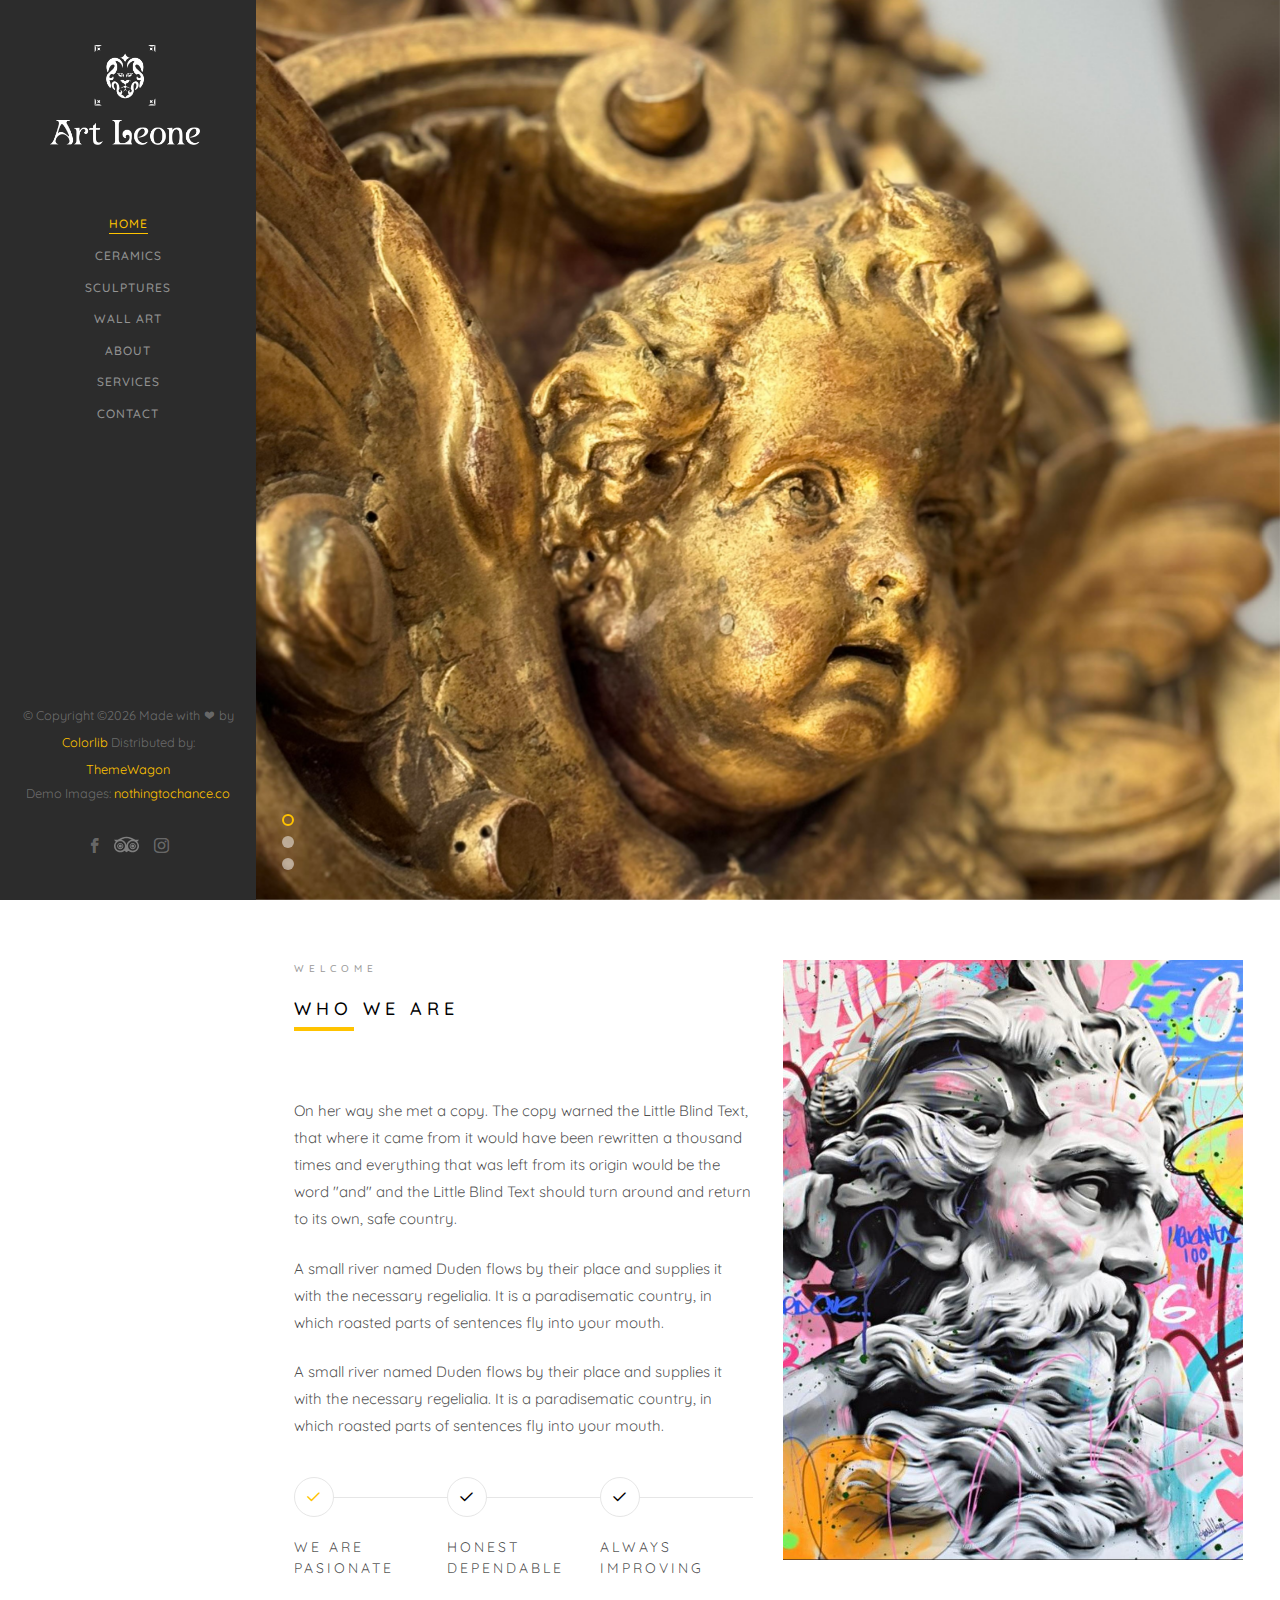
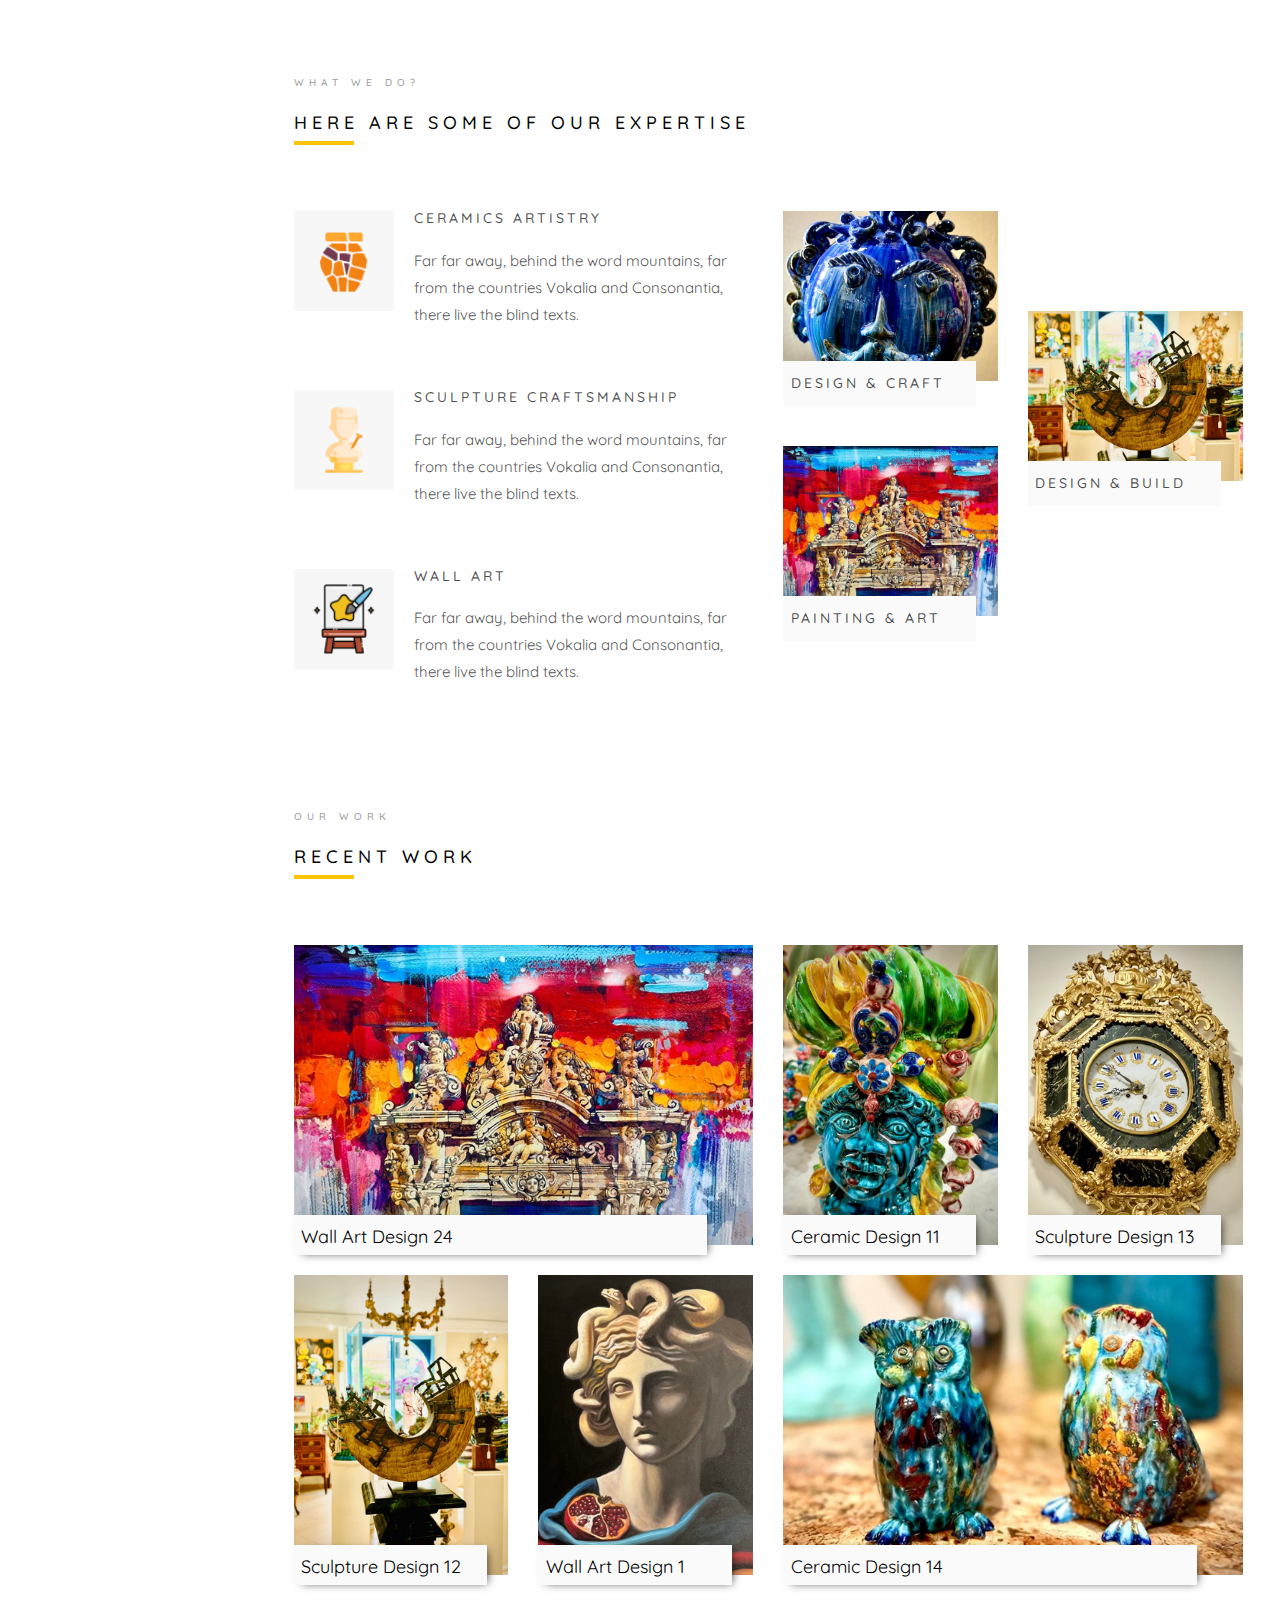
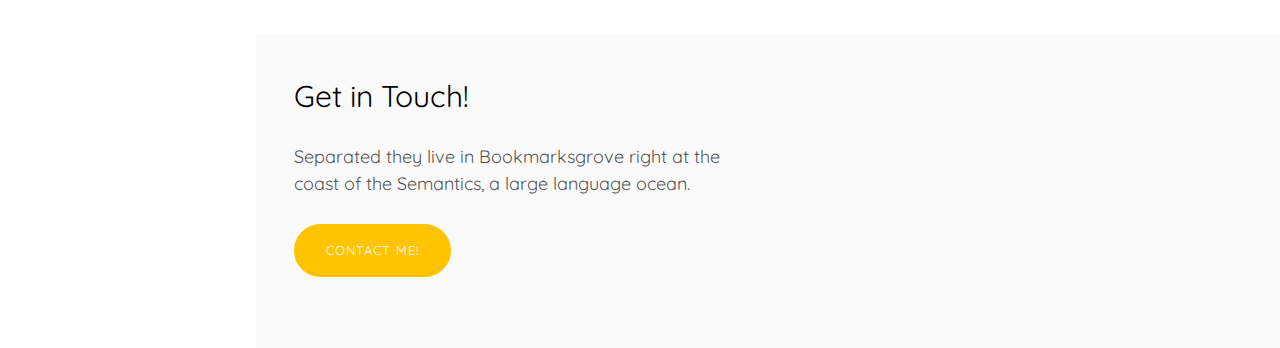
==== commit d76fa0f9: "Update index.html" ====
--- a/index.html
+++ b/index.html
@@ -3,7 +3,7 @@
 	<head>
 	<meta charset="utf-8">
 	<meta http-equiv="X-UA-Compatible" content="IE=edge">
-	<title>Balay Template</title>
+	<title>Art Leone</title>
 	<meta name="viewport" content="width=device-width, initial-scale=1">
 	<meta name="description" content="" />
 	<meta name="keywords" content="" />
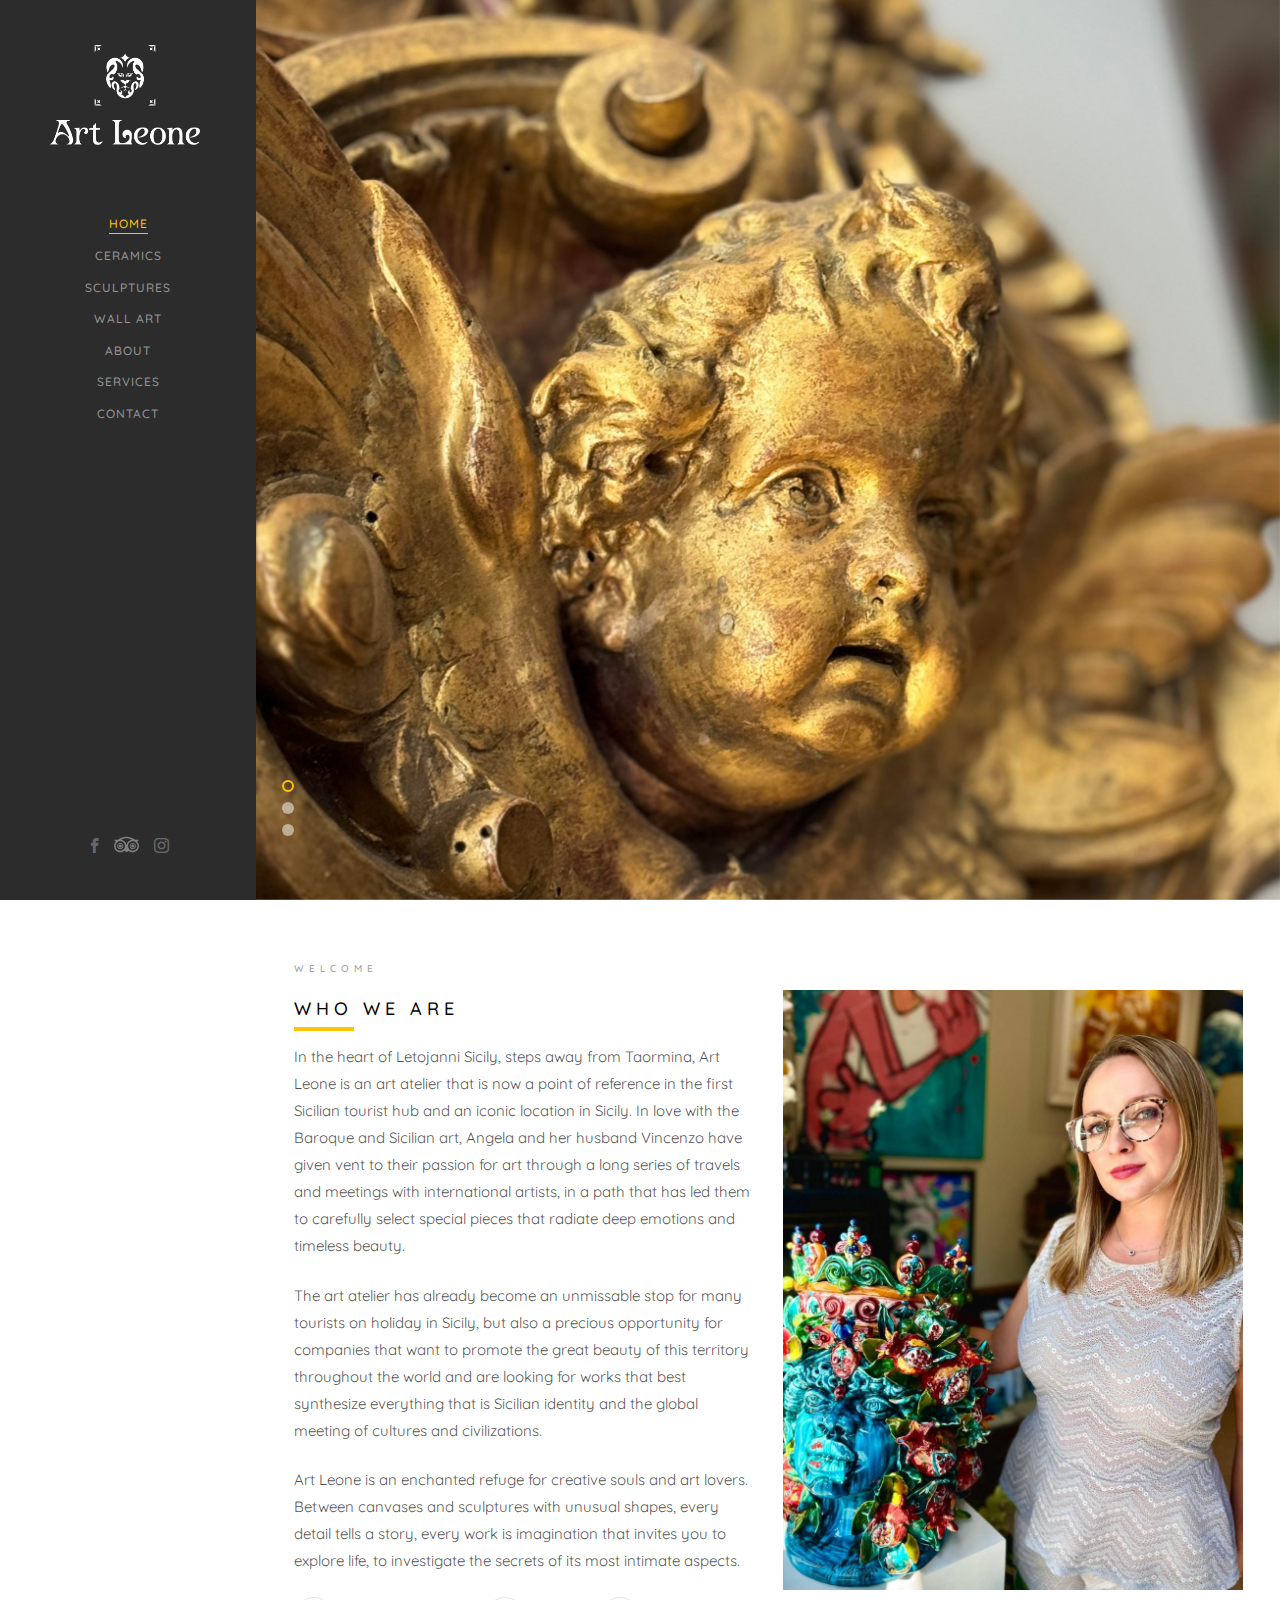
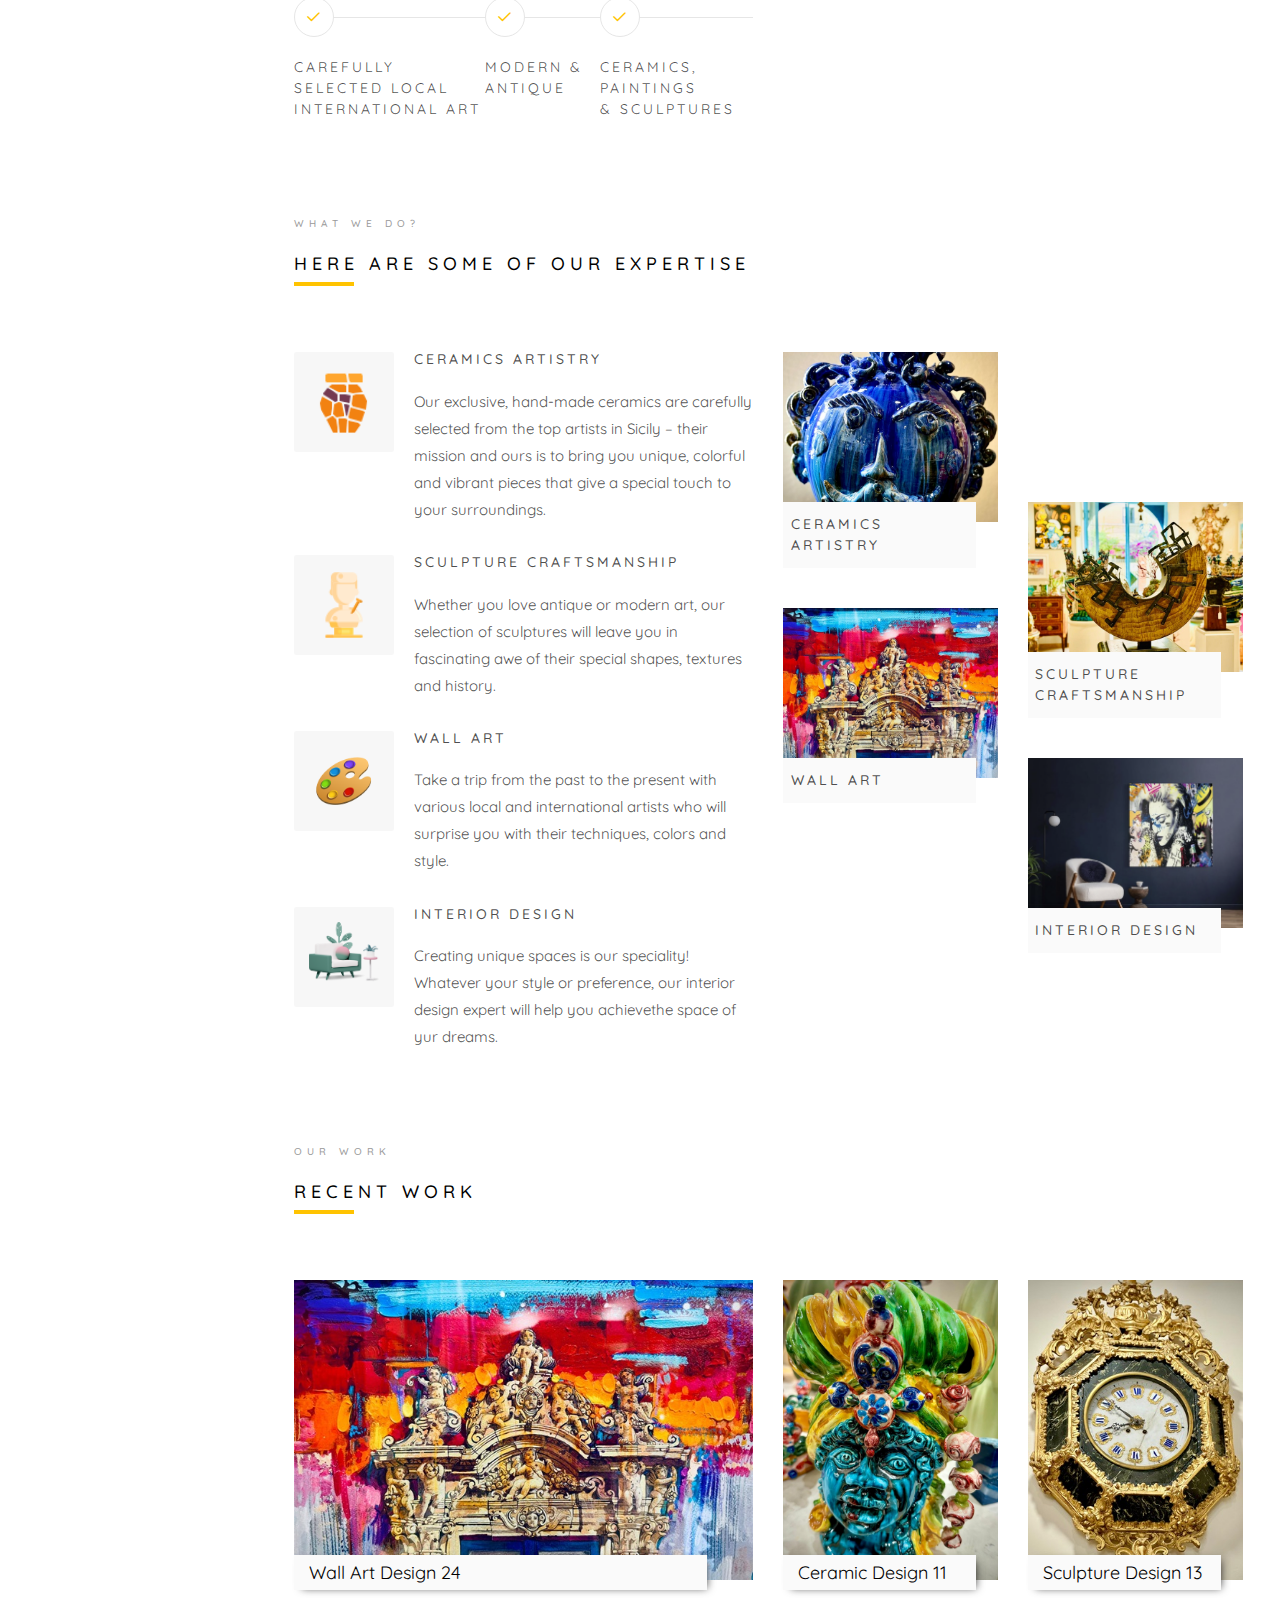
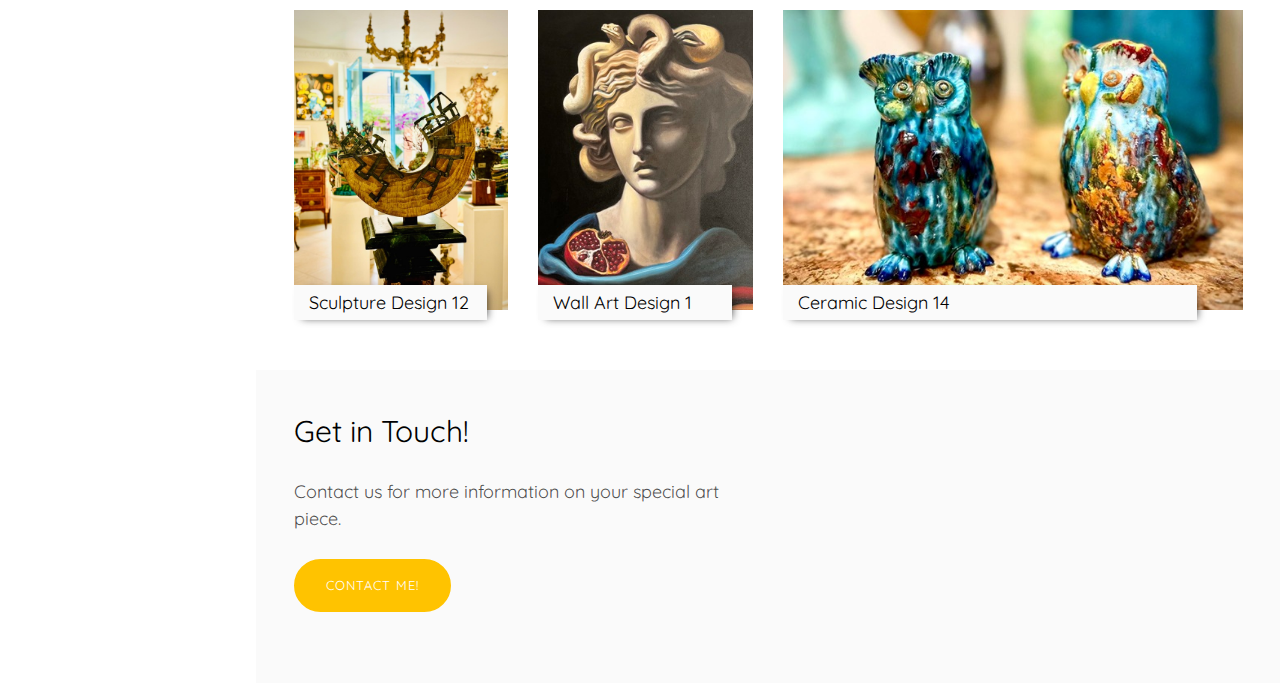
==== commit 68bdf50b: "changes based on word document" ====
--- a/index.html
+++ b/index.html
@@ -70,9 +70,6 @@
 			</nav>
 
 			<div class="colorlib-footer">
-				<p><small>&copy; <!-- Link back to Colorlib can't be removed. Template is licensed under CC BY 3.0. -->
-Copyright &copy;<script>document.write(new Date().getFullYear());</script> Made with <i class="icon-heart" aria-hidden="true"></i> by <a href="https://colorlib.com" target="_blank">Colorlib</a> Distributed by: <a href="https://themewagon.com/" target="_blank">ThemeWagon</a>
-<!-- Link back to Colorlib can't be removed. Template is licensed under CC BY 3.0. --> </span> <span>Demo Images: <a href="http://nothingtochance.co/" target="_blank">nothingtochance.co</a></span></small></p>
 				<ul>
 					<li><a target="_blank" title="Facebook" href="https://www.facebook.com/profile.php?id=61560947136736&mibextid=ZbWKwL"><i class="icon-facebook2"></i></a></li>
 					<li style="position: relative; top:5px; margin-right: 3px;"><a title="Trip Advisor" target="_blank" href="https://www.tripadvisor.com/Attraction_Review-g227662-d27967056-Reviews-Art_Leone-Letojanni_Province_of_Messina_Sicily.html"><svg style="width: 25px;" viewBox="0 -96 512.2 512.2" id="Layer_2" xmlns="http://www.w3.org/2000/svg" fill="#000000"><g id="SVGRepo_bgCarrier" stroke-width="0"></g><g id="SVGRepo_tracerCarrier" stroke-linecap="round" stroke-linejoin="round"></g><g id="SVGRepo_iconCarrier"><style>.st0{fill:#ffffff65}</style><path class="st0" d="M128.2 127.9C92.7 127.9 64 156.6 64 192c0 35.4 28.7 64.1 64.1 64.1 35.4 0 64.1-28.7 64.1-64.1.1-35.4-28.6-64.1-64-64.1zm0 110c-25.3 0-45.9-20.5-45.9-45.9s20.5-45.9 45.9-45.9S174 166.7 174 192s-20.5 45.9-45.8 45.9z"></path><circle class="st0" cx="128.4" cy="191.9" r="31.9"></circle><path class="st0" d="M384.2 127.9c-35.4 0-64.1 28.7-64.1 64.1 0 35.4 28.7 64.1 64.1 64.1 35.4 0 64.1-28.7 64.1-64.1 0-35.4-28.7-64.1-64.1-64.1zm0 110c-25.3 0-45.9-20.5-45.9-45.9s20.5-45.9 45.9-45.9S430 166.7 430 192s-20.5 45.9-45.8 45.9z"></path><circle class="st0" cx="384.4" cy="191.9" r="31.9"></circle><path class="st0" d="M474.4 101.2l37.7-37.4h-76.4C392.9 29 321.8 0 255.9 0c-66 0-136.5 29-179.3 63.8H0l37.7 37.4C14.4 124.4 0 156.5 0 192c0 70.8 57.4 128.2 128.2 128.2 32.5 0 62.2-12.1 84.8-32.1l43.4 31.9 42.9-31.2-.5-1.2c22.7 20.2 52.5 32.5 85.3 32.5 70.8 0 128.2-57.4 128.2-128.2-.1-35.4-14.6-67.5-37.9-90.7zM368 64.8c-60.7 7.6-108.3 57.6-111.9 119.5-3.7-62-51.4-112.1-112.3-119.5 30.6-22 69.6-32.8 112.1-32.8S337.4 42.8 368 64.8zM128.2 288.2C75 288.2 32 245.1 32 192s43.1-96.2 96.2-96.2 96.2 43.1 96.2 96.2c-.1 53.1-43.1 96.2-96.2 96.2zm256 0c-53.1 0-96.2-43.1-96.2-96.2s43.1-96.2 96.2-96.2 96.2 43.1 96.2 96.2c-.1 53.1-43.1 96.2-96.2 96.2z"></path></g></svg></a></li>
@@ -94,8 +91,8 @@
 					   				<div class="slider-text-inner">
 					   					<div class="desc">
 						   					<h1>The Sculptures Gallery</h1>
-						   					<h2>100% html5 bootstrap templates Made by colorlib.com</a></h2>
-												<p><a href="sculptures.html" class="btn btn-primary btn-learn">View Gallery <i class="icon-arrow-right3"></i></a></p>
+						   					<h2>Antique or modern, our sculptures captivate with unique allure.</h2>
+												<p><a href="sculptures.html" class="btn btn-primary btn-learn innerTextATag">View Gallery <i class="icon-arrow-right3"></i></a></p>
 											</div>
 					   				</div>
 					   			</div>
@@ -110,8 +107,8 @@
 					   				<div class="slider-text-inner">
 					   					<div class="desc">
 						   					<h1>The Wall Art Gallery</h1>
-												<h2>100% html5 bootstrap templates Made by colorlib.com</a></h2>
-												<p><a href="wall_art.html" class="btn btn-primary btn-learn">View Gallery <i class="icon-arrow-right3"></i></a></p>
+												<h2>Journey through art's past and present with surprising techniques.</h2>
+												<p><a href="wall_art.html" class="btn btn-primary btn-learn innerTextATag">View Gallery <i class="icon-arrow-right3"></i></a></p>
 											</div>
 					   				</div>
 					   			</div>
@@ -126,8 +123,8 @@
 					   				<div class="slider-text-inner">
 					   					<div class="desc">
 						   					<h1>The Ceramic Gallery</h1>
-												<h2>100% html5 bootstrap templates Made by colorlib.com</a></h2>
-												<p><a href="ceramics.html" class="btn btn-primary btn-learn">View Gallery<i class="icon-arrow-right3"></i></a></p>
+												<h2>Hand-made Sicilian ceramics: unique, colorful, vibrant, and artistically curated.</h2>
+												<p><a  href="ceramics.html" class="btn btn-primary btn-learn innerTextATag">View Gallery<i class="icon-arrow-right3"></i></a></p>
 											</div>
 					   				</div>
 					   			</div>
@@ -135,44 +132,45 @@
 				   		</div>
 				   	</li>
 				  	</ul>
+					  
 			  	</div>
 			</aside>
+			
 
 			<div class="colorlib-about">
 				<div class="colorlib-narrow-content">
 					<div class="row">
-						
 						<div class="col-md-6" data-animate-effect="fadeInLeft">
 							<div class="about-desc">
 								<span class="heading-meta">Welcome</span>
-								<h2 class="colorlib-heading">Who we are</h2>
-								<p>On her way she met a copy. The copy warned the Little Blind Text, that where it came from it would have been rewritten a thousand times and everything that was left from its origin would be the word "and" and the Little Blind Text should turn around and return to its own, safe country.</p>
-								<p>A small river named Duden flows by their place and supplies it with the necessary regelialia. It is a paradisematic country, in which roasted parts of sentences fly into your mouth.</p>
-								<p>A small river named Duden flows by their place and supplies it with the necessary regelialia. It is a paradisematic country, in which roasted parts of sentences fly into your mouth.</p>
-							</div>
-							<div class="row padding">
+								<h2 class="colorlib-heading" style="margin-bottom: 1em;">Who we are</h2>
+								<p>In the heart of Letojanni Sicily, steps away from Taormina, Art Leone is an art atelier that is now a point of reference in the first Sicilian tourist hub and an iconic location in Sicily. In love with the Baroque and Sicilian art, Angela and her husband Vincenzo have given vent to their passion for art through a long series of travels and meetings with international artists, in a path that has led them to carefully select special pieces that radiate deep emotions and timeless beauty. </p>
+								<p>The art atelier has already become an unmissable stop for many tourists on holiday in Sicily, but also a precious opportunity for companies that want to promote the great beauty of this territory throughout the world and are looking for works that best synthesize everything that is Sicilian identity and the global meeting of cultures and civilizations.</p>
+								<p>Art Leone is an enchanted refuge for creative souls and art lovers. Between canvases and sculptures with unusual shapes, every detail tells a story, every work is imagination that invites you to explore life, to investigate the secrets of its most intimate aspects.</p>
+							</div>
+							<div class="row padding" style="padding-top: 0px">
+								<div class="col-md-5 col-sm-5 no-gutters " data-animate-effect="fadeInLeft">
+									<div class="steps active">
+										<p class="icon"><span><i class="icon-check"></i></span></p>
+										<h3>Carefully selected local <br>international art</h3>
+									</div>
+								</div>
+								<div class="col-md-3 col-sm-3 no-gutters " data-animate-effect="fadeInLeft">
+									<div class="steps active">
+										<p class="icon"><span><i class="icon-check"></i></span></p>
+										<h3>Modern &  <br>Antique</h3>
+									</div>
+								</div>
 								<div class="col-md-4 col-sm-4 no-gutters " data-animate-effect="fadeInLeft">
 									<div class="steps active">
 										<p class="icon"><span><i class="icon-check"></i></span></p>
-										<h3>We are <br>pasionate</h3>
-									</div>
-								</div>
-								<div class="col-md-4 col-sm-4 no-gutters " data-animate-effect="fadeInLeft">
-									<div class="steps">
-										<p class="icon"><span><i class="icon-check"></i></span></p>
-										<h3>Honest <br>Dependable</h3>
-									</div>
-								</div>
-								<div class="col-md-4 col-sm-4 no-gutters " data-animate-effect="fadeInLeft">
-									<div class="steps">
-										<p class="icon"><span><i class="icon-check"></i></span></p>
-										<h3>Always <br>Improving</h3>
-									</div>
-								</div>
-							</div>
-						</div>
-						<div class="col-md-6">
-							<div class="about-img" data-animate-effect="fadeInLeft" style="background-image: url('./images/wall_art/image_original14.jpeg');">
+										<h3>Ceramics, Paintings <br>& Sculptures</h3>
+									</div>
+								</div>
+							</div>
+						</div>
+						<div class="col-md-6" style="margin-top: 2em;">
+							<div class="about-img" data-animate-effect="fadeInLeft" style="background-image: url('./images/who_we_are.jpeg');">
 							</div>
 						</div>
 					</div>
@@ -191,13 +189,13 @@
 						<div class="col-md-6">
 							<div class="row">
 								<div class="col-md-12">
-									<div class="colorlib-feature " data-animate-effect="fadeInLeft">
+									<div class="colorlib-feature" data-animate-effect="fadeInLeft">
 										<div class="colorlib-icon">
 											<img class="generalIcon" src="./images/icons8-archeology-64.png">
 										</div>
 										<div class="colorlib-text">
 											<h3>Ceramics artistry</h3>
-											<p>Far far away, behind the word mountains, far from the countries Vokalia and Consonantia, there live the blind texts. </p>
+											<p>Our exclusive, hand-made ceramics are carefully selected from the top artists in Sicily – their mission and ours is to bring you unique, colorful and vibrant pieces that give a special touch to your surroundings. </p>
 										</div>
 									</div>
 
@@ -207,17 +205,27 @@
 										</div>
 										<div class="colorlib-text">
 											<h3>Sculpture craftsmanship</h3>
-											<p>Far far away, behind the word mountains, far from the countries Vokalia and Consonantia, there live the blind texts. </p>
+											<p>Whether you love antique or modern art, our selection of sculptures will leave you in fascinating awe of their special shapes, textures and history. </p>
 										</div>
 									</div>
 
 									<div class="colorlib-feature " data-animate-effect="fadeInLeft">
 										<div class="colorlib-icon">
-											<img class="generalIcon" src="./images/icons8-paintings-64.png">
+											<img class="generalIcon" src="./images/icons8-painting-96.png">
 										</div>
 										<div class="colorlib-text">
 											<h3>Wall Art</h3>
-											<p>Far far away, behind the word mountains, far from the countries Vokalia and Consonantia, there live the blind texts. </p>
+											<p>Take a trip from the past to the present with various local and international artists who will surprise you with their techniques, colors and style. </p>
+										</div>
+									</div>
+
+									<div class="colorlib-feature " data-animate-effect="fadeInLeft">
+										<div class="colorlib-icon">
+											<img class="generalIcon" src="./images/interior-icon.png">
+										</div>
+										<div class="colorlib-text">
+											<h3>Interior Design</h3>
+											<p>Creating unique spaces is our speciality! <br> Whatever your style or preference, our interior design expert will help you achievethe space of yur dreams.</p>
 										</div>
 									</div>
 								</div>
@@ -229,13 +237,13 @@
 									<a href="services.html" class="services-wrap " data-animate-effect="fadeInRight">
 										<div class="services-img" style="background-image: url(images/ceramics/image9.jpg)"></div>
 										<div class="desc">
-											<h3>Design &amp; Craft</h3>
+											<h3>Ceramics artistry</h3>
 										</div>
 									</a>
 									<a href="services.html" class="services-wrap " data-animate-effect="fadeInRight">
 										<div class="services-img" style="background-image: url(images/wall_art/image24.jpg)"></div>
 										<div class="desc">
-											<h3>Painting &amp; Art</h3>
+											<h3>Wall Art</h3>
 										</div>
 									</a>
 								</div>
@@ -243,45 +251,21 @@
 									<a href="services.html" class="services-wrap " data-animate-effect="fadeInRight">
 										<div class="services-img" style="background-image: url(images/sculptures/image12.jpg)"></div>
 										<div class="desc">
-											<h3>Design &amp; Build</h3>
+											<h3>Sculpture craftsmanship</h3>
 										</div>
 									</a>
+									<a href="services.html" class="services-wrap " data-animate-effect="fadeInRight">
+										<div class="services-img" style="background-image: url(images/interior_design/interior_design_1.png)"></div>
+										<div class="desc">
+											<h3>Interior Design</h3>
+										</div>
+									</a>
 								</div>
 							</div>
 						</div>
 					</div>
 				</div>
 			</div>
-			
-			<!-- <div id="colorlib-counter" class="colorlib-counters" style="background-image: url(images/cover_bg_1.jpg);" data-stellar-background-ratio="0.5">
-				<div class="overlay"></div>
-				<div class="colorlib-narrow-content">
-					<div class="row">
-					</div>
-					<div class="row">
-						<div class="col-md-3 text-center ">
-							<span class="icon"><i class="flaticon-skyline"></i></span>
-							<span class="colorlib-counter js-counter" data-from="0" data-to="1539" data-speed="5000" data-refresh-interval="50"></span>
-							<span class="colorlib-counter-label">Projects</span>
-						</div>
-						<div class="col-md-3 text-center ">
-							<span class="icon"><i class="flaticon-engineer"></i></span>
-							<span class="colorlib-counter js-counter" data-from="0" data-to="3653" data-speed="5000" data-refresh-interval="50"></span>
-							<span class="colorlib-counter-label">Employees</span>
-						</div>
-						<div class="col-md-3 text-center ">
-							<span class="icon"><i class="flaticon-architect-with-helmet"></i></span>
-							<span class="colorlib-counter js-counter" data-from="0" data-to="5987" data-speed="5000" data-refresh-interval="50"></span>
-							<span class="colorlib-counter-label">Constructor</span>
-						</div>
-						<div class="col-md-3 text-center ">
-							<span class="icon"><i class="flaticon-worker"></i></span>
-							<span class="colorlib-counter js-counter" data-from="0" data-to="3999" data-speed="5000" data-refresh-interval="50"></span>
-							<span class="colorlib-counter-label">Partners</span>
-						</div>
-					</div>
-				</div>
-			</div> -->
 
 			<div class="colorlib-work">
 				<div class="colorlib-narrow-content">
@@ -347,7 +331,7 @@
 					</div>
 					<div class="row">
 						<div class="col-md-6 col-md-offset-3 col-md-pull-3 " data-animate-effect="fadeInLeft">
-							<p class="colorlib-lead">Separated they live in Bookmarksgrove right at the coast of the Semantics, a large language ocean.</p>
+							<p class="colorlib-lead">Contact us for more information on your special art piece.</p>
 							<p><a href="contact.html" class="btn btn-primary btn-learn">Contact me!</a></p>
 						</div>
 						
--- a/css/style.css
+++ b/css/style.css
@@ -238,7 +238,7 @@
 
 #colorlib-hero {
   min-height: 500px;
-  background: #fff url(../images/loader.gif) no-repeat center center;
+  /* background: #fff url(../images/loader.gif) no-repeat center center; */
   width: 100%;
   float: left;
   margin-bottom: 2em;
@@ -261,11 +261,15 @@
       z-index: 1000;
       left: 20px;
       float: left;
-      width: auto; }
+      width: auto; 
+      height: 100px;
+    }
       @media screen and (max-width: 768px) {
         #colorlib-hero .flexslider .flex-control-nav {
           right: 20px;
-          top: 100px; } }
+          top: 100px; 
+          height: 100px;
+        } }
       #colorlib-hero .flexslider .flex-control-nav li {
         display: block;
         margin-bottom: 10px; }
@@ -297,7 +301,7 @@
           position: absolute;
           bottom: 0;
           right: -15px;
-          padding: 30px;
+          padding: 15px;
           background: #FFC300; }
           @media screen and (max-width: 768px) {
             #colorlib-hero .flexslider .slider-text > .slider-text-inner .desc {
@@ -312,17 +316,17 @@
           color: black;
           font-family: "Quicksand", Arial, sans-serif; }
         #colorlib-hero .flexslider .slider-text > .slider-text-inner h1 {
-          margin-bottom: 20px;
-          font-size: 44px;
+          margin-bottom: 10px;
+          font-size: 30px;
           line-height: 1.3;
-          font-weight: 300; }
+          font-weight: 400; }
           @media screen and (max-width: 768px) {
             #colorlib-hero .flexslider .slider-text > .slider-text-inner h1 {
-              font-size: 28px; } }
+              font-size: 24px; } }
         #colorlib-hero .flexslider .slider-text > .slider-text-inner h2 {
-          font-size: 18px;
+          font-size: 14px;
           line-height: 1.5;
-          margin-bottom: 30px;
+          margin-bottom: 15px;
           font-weight: 300;
           font-family: "Quicksand", Arial, sans-serif; }
           #colorlib-hero .flexslider .slider-text > .slider-text-inner h2 a {
@@ -584,7 +588,7 @@
       text-transform: uppercase; }
 
 .move-bottom {
-  margin-top: 100px; }
+  margin-top: 150px; }
   @media screen and (max-width: 768px) {
     .move-bottom {
       margin-top: 0; } }
@@ -593,7 +597,7 @@
   text-align: left;
   width: 100%;
   float: left;
-  margin-bottom: 40px;
+  margin-bottom: 10px;
   position: relative; }
   .colorlib-feature .colorlib-icon {
     position: absolute;
@@ -840,13 +844,17 @@
 
 .project .title {
   width: 90%;
-  height: 40px;
+  height: auto;
   position: absolute;
   bottom: -10px;
-  z-index: 1;
+  z-index: 10;
   background: #fafafa;
-  padding: .8em .5em;
+  padding: .5em .5em 0.5em 1em;
   box-shadow: 4px 2px 9px -4px rgba(0,0,0,0.75);
+}
+
+.title h4 {
+  margin: 0;
 }
 
 .imageContainer {
@@ -966,6 +974,17 @@
       height: 300px; 
     } }
 
+.mapImage {
+  /* width: 90%; */
+  height: 350px; 
+  box-shadow: 0px 0px 35px -25px rgba(0,0,0,0.75);
+}
+  @media screen and (max-width: 768px) {
+    .mapImage {
+      width: calc(100%);
+      height: 300px; 
+    } }
+
 .colorlib-bg-color {
   background: #fafafa;
   position: relative; }
@@ -1372,4 +1391,58 @@
 .contact-text {
   font-size: 18px;
   color: #000;
+}
+
+.innerTextATag {
+  z-index: 10000000000;
+}
+
+.prevImgSlider, .nextImgSlider {
+  cursor: pointer;
+  position: absolute;
+  top: 0px;
+  width: auto;
+  padding: 0px 5px;
+  color: white;
+  font-weight: bold;
+  font-size: 28px;
+  transition: 0.3s ease;
+  height: 100%;
+  user-select: none;
+  background-color: rgba(0,0,0,0.3);
+  border: 0px;
+  z-index: 10;
+}
+
+.nextImgSlider {
+  right: 0px;
+}
+
+.prevImgSlider {
+  left:0px;
+  padding: 0px 5px;
+}
+
+.prevImgSlider:hover, .nextImgSlider:hover {
+  background-color: rgba(0,0,0,0.5);
+  color: #FFC300;
+}
+
+.sliderImage {
+  position: relative;
+  width: 100%;
+  height: 100%;
+}
+
+.slidesImage {
+  display: flex;
+  transition: transform 0.5s ease-in-out;
+  height: 100%;
+}
+
+.slideImage {
+  min-width: 100%;
+  background-size: cover;
+  background-position: center;
+  height: 100%;
 }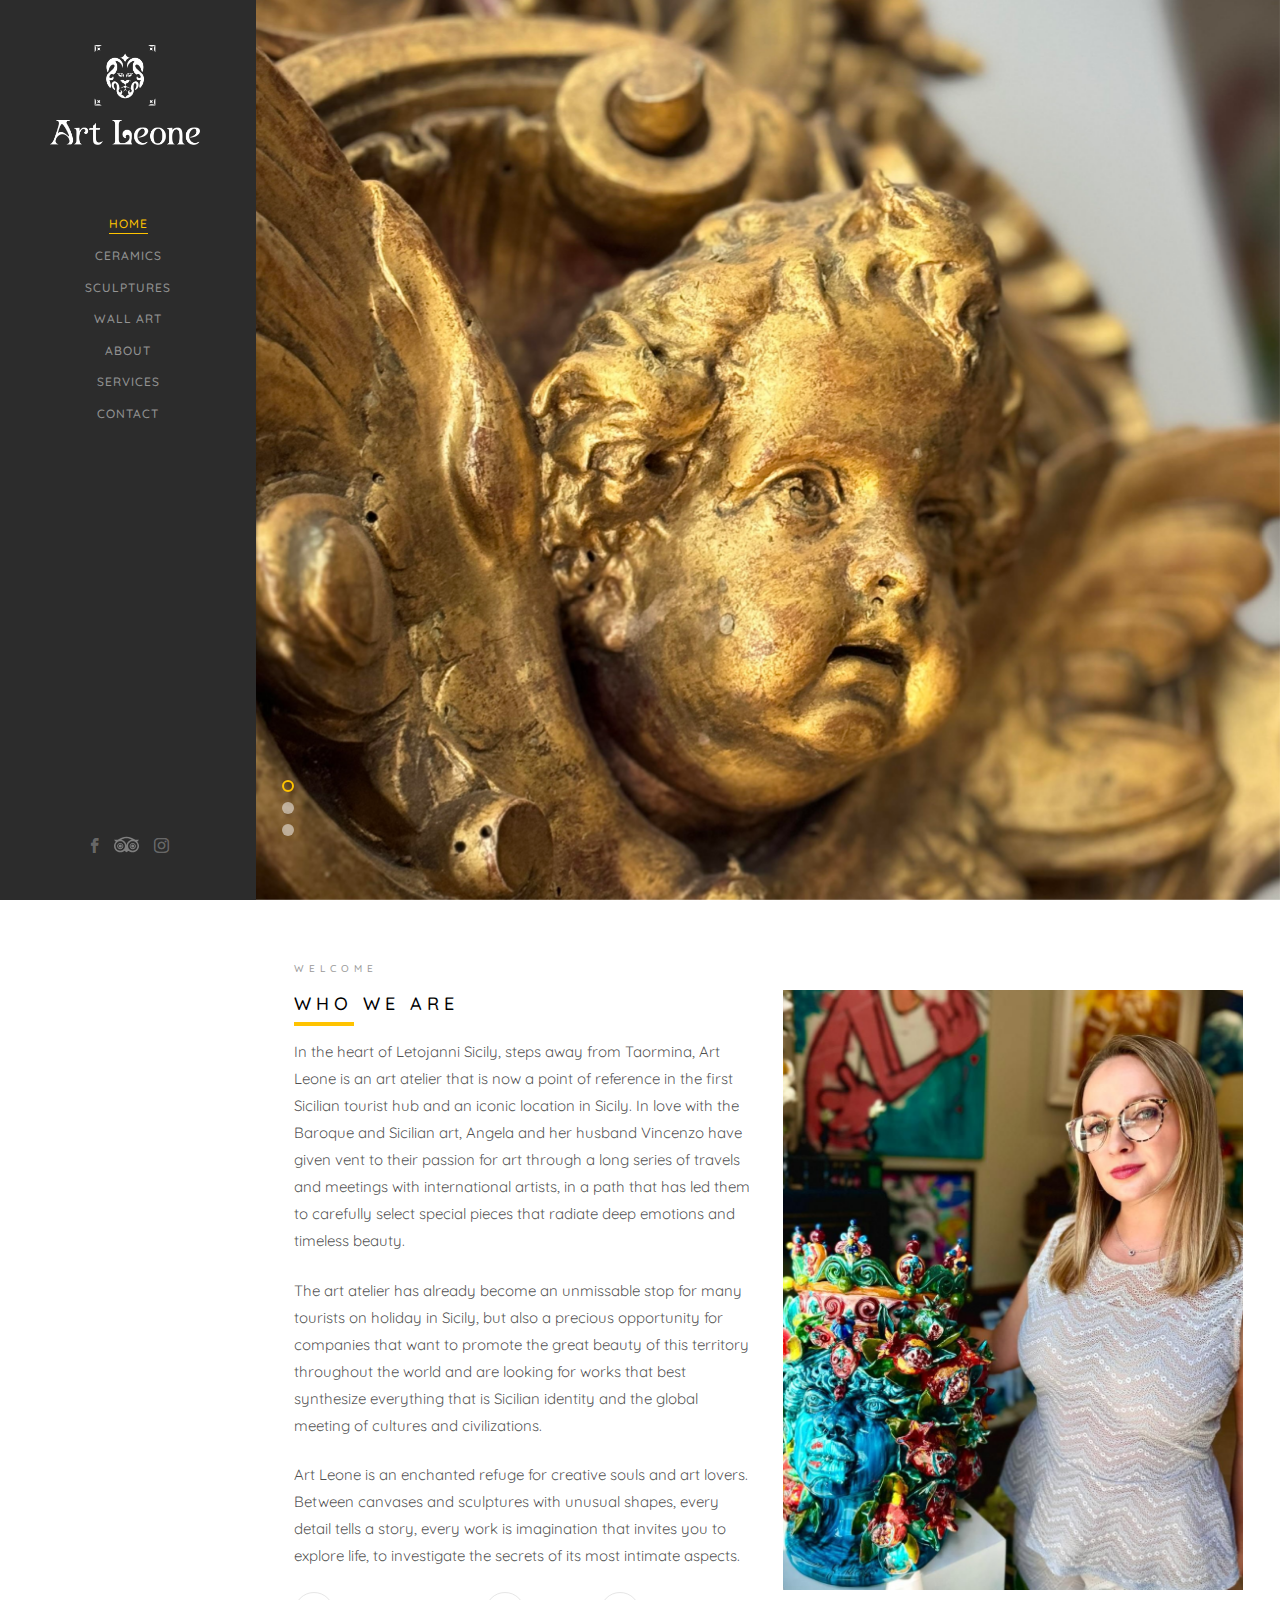
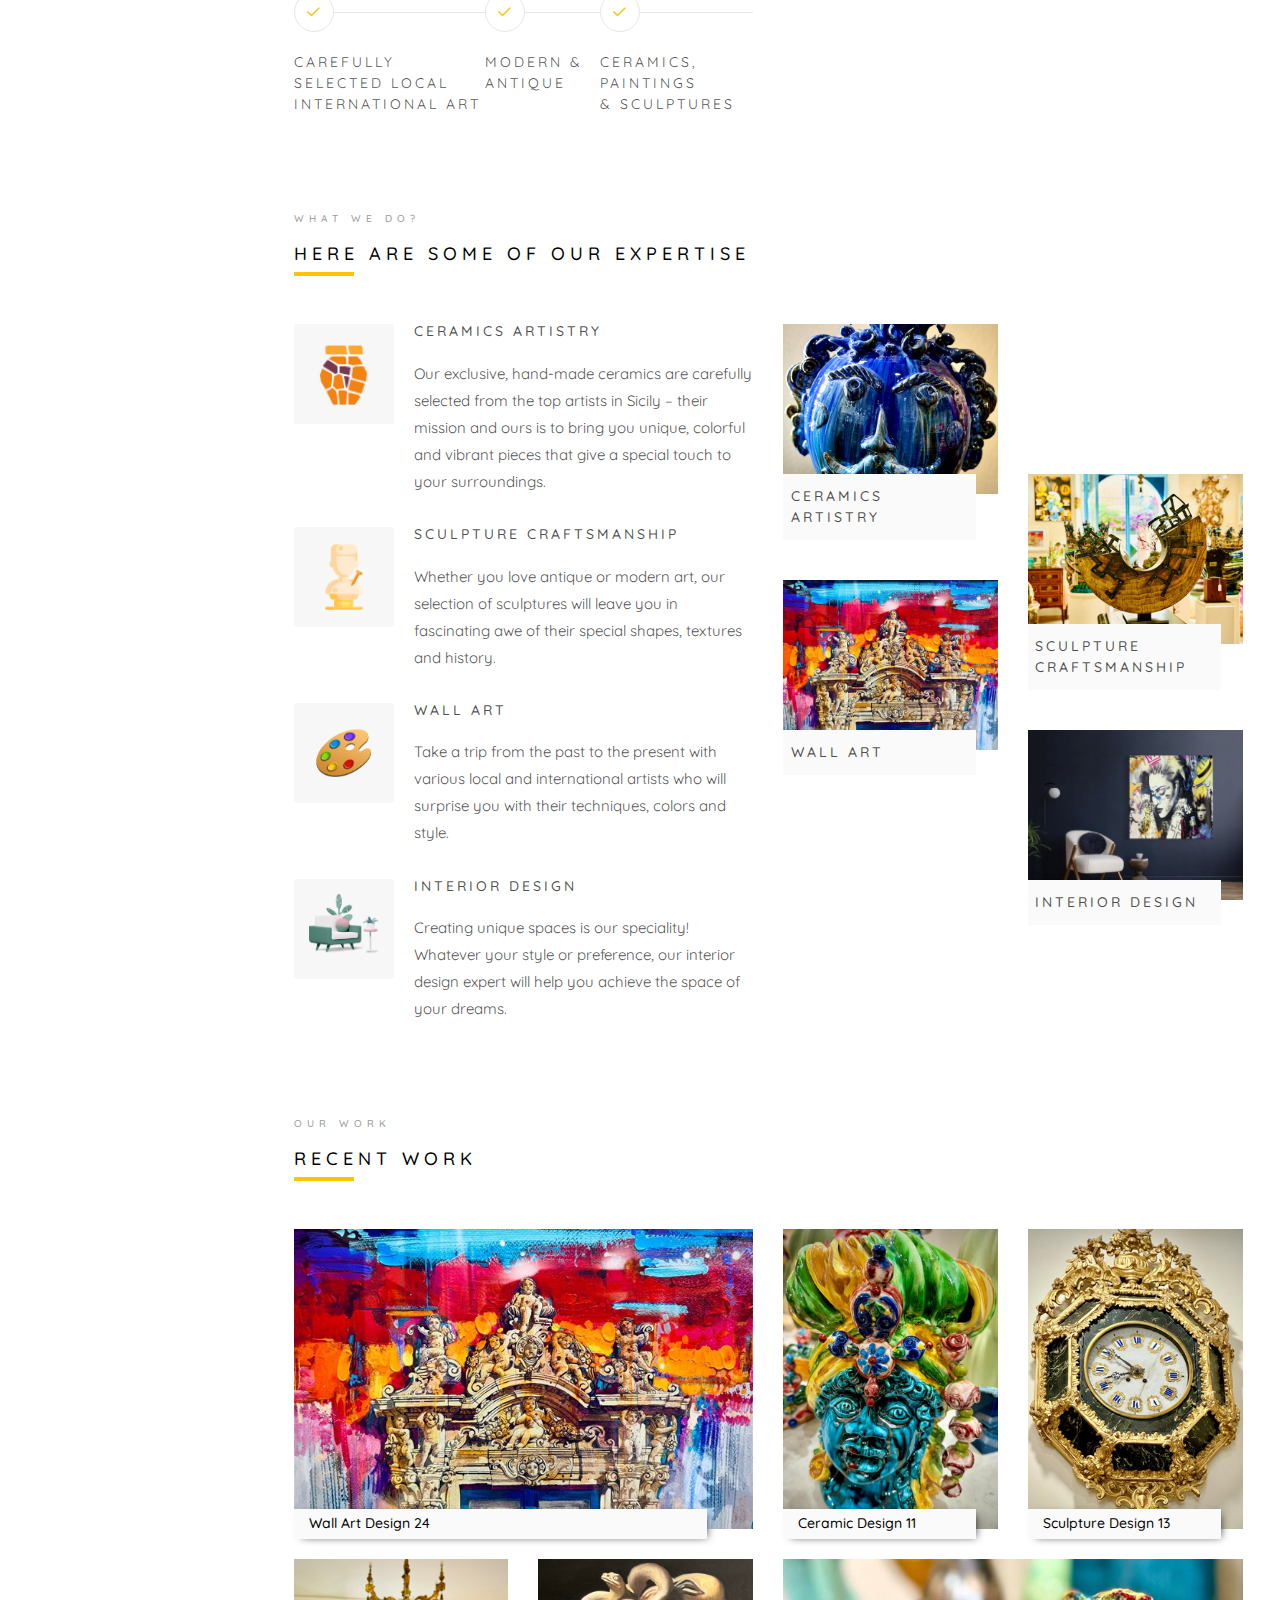
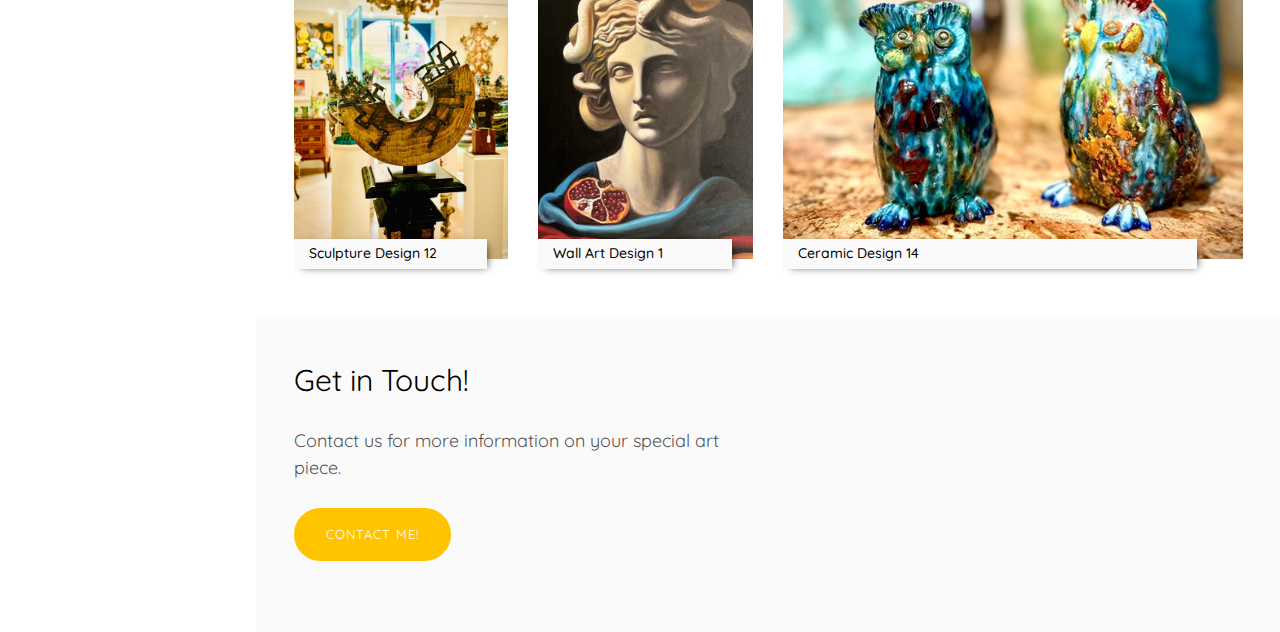
==== commit 056b36b5: "final changes" ====
--- a/index.html
+++ b/index.html
@@ -69,6 +69,11 @@
 				</ul>
 			</nav>
 
+			<!-- <div>
+				<button onclick="setLanguage('en')">English</button>
+				<button onclick="setLanguage('it')">Italian</button>
+			</div> -->
+
 			<div class="colorlib-footer">
 				<ul>
 					<li><a target="_blank" title="Facebook" href="https://www.facebook.com/profile.php?id=61560947136736&mibextid=ZbWKwL"><i class="icon-facebook2"></i></a></li>
@@ -90,8 +95,8 @@
 					   			<div class="col-md-6 col-md-offset-3 col-md-push-3 col-sm-12 col-xs-12 js-fullheight slider-text">
 					   				<div class="slider-text-inner">
 					   					<div class="desc">
-						   					<h1>The Sculptures Gallery</h1>
-						   					<h2>Antique or modern, our sculptures captivate with unique allure.</h2>
+						   					<h1 data-en="The Sculptures Gallery" data-it="IT The Sculptures Gallery"></h1>
+						   					<h2 data-en="Antique or modern, our sculptures captivate with unique allure." data-it="IT Antique or modern, our sculptures captivate with unique allure."></h2>
 												<p><a href="sculptures.html" class="btn btn-primary btn-learn innerTextATag">View Gallery <i class="icon-arrow-right3"></i></a></p>
 											</div>
 					   				</div>
@@ -225,7 +230,7 @@
 										</div>
 										<div class="colorlib-text">
 											<h3>Interior Design</h3>
-											<p>Creating unique spaces is our speciality! <br> Whatever your style or preference, our interior design expert will help you achievethe space of yur dreams.</p>
+											<p>Creating unique spaces is our speciality! <br> Whatever your style or preference, our interior design expert will help you achieve the space of your dreams.</p>
 										</div>
 									</div>
 								</div>
--- a/css/style.css
+++ b/css/style.css
@@ -421,7 +421,7 @@
 
 .colorlib-heading {
   font-size: 18px;
-  margin-bottom: 4em;
+  margin-bottom: 3em;
   font-weight: 500;
   text-transform: uppercase;
   letter-spacing: 5px;
@@ -442,7 +442,7 @@
       margin-bottom: 3em; } }
 
 .heading-meta {
-  margin-bottom: 15px;
+  margin-bottom: 10px;
   display: block;
   font-size: 10px;
   text-transform: uppercase;
@@ -669,7 +669,7 @@
     overflow: hidden;
     position: relative;
     z-index: 1;
-    margin-bottom: 25px; }
+    margin-bottom: 5px; }
     .blog-entry .blog-img img {
       position: relative;
       max-width: 100%;
@@ -683,7 +683,7 @@
       transition: 0.3s; }
   .blog-entry .desc h3 {
     font-size: 16px;
-    margin-bottom: 25px;
+    margin-bottom: 10px;
     line-height: auto;
     font-weight: 500;
     text-transform: uppercase;
@@ -693,7 +693,7 @@
       text-decoration: none; }
   .blog-entry .desc span {
     display: block;
-    margin-bottom: 20px;
+    margin-bottom: 10px;
     font-size: 12px;
     color: rgba(0, 0, 0, 0.4) !important;
     text-transform: uppercase;
@@ -808,14 +808,14 @@
         .project .desc span {
           -webkit-transform: translate3d(0, 0, 0);
           transform: translate3d(0, 0, 0); } }
-  /* .project:hover .desc {
+  .project:hover .desc {
     opacity: 1; }
     .project:hover .desc h3 {
       -webkit-transform: translate3d(0, 0, 0);
       transform: translate3d(0, 0, 0); }
     .project:hover .desc span {
       -webkit-transform: translate3d(0, 0, 0);
-      transform: translate3d(0, 0, 0); } */
+      transform: translate3d(0, 0, 0); }
 
 .project-desc h2 {
   font-size: 16px;
@@ -851,10 +851,13 @@
   background: #fafafa;
   padding: .5em .5em 0.5em 1em;
   box-shadow: 4px 2px 9px -4px rgba(0,0,0,0.75);
+  
 }
 
 .title h4 {
   margin: 0;
+  font-size: 14px;
+  font-weight: 500;
 }
 
 .imageContainer {
@@ -1445,4 +1448,8 @@
   background-size: cover;
   background-position: center;
   height: 100%;
+}
+
+#newsEventATag1:hover{
+  color: #FFC300;
 }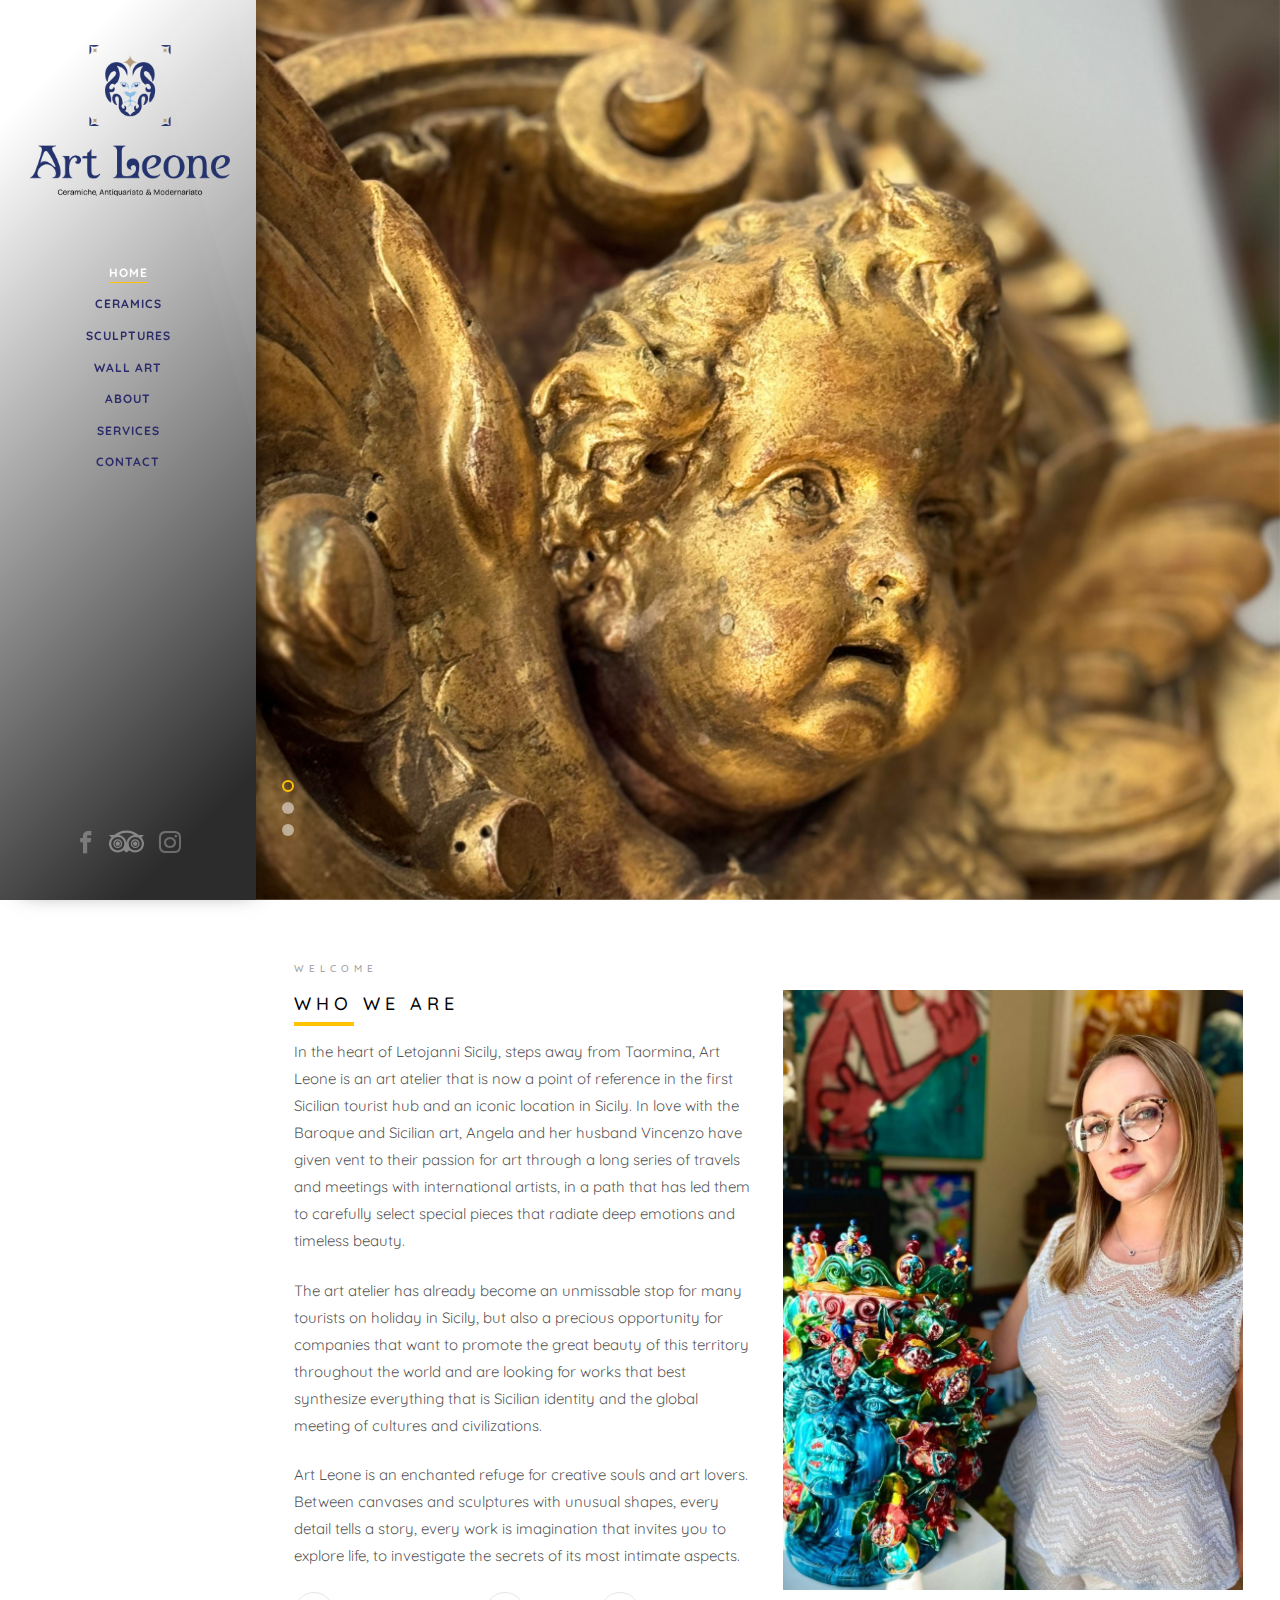
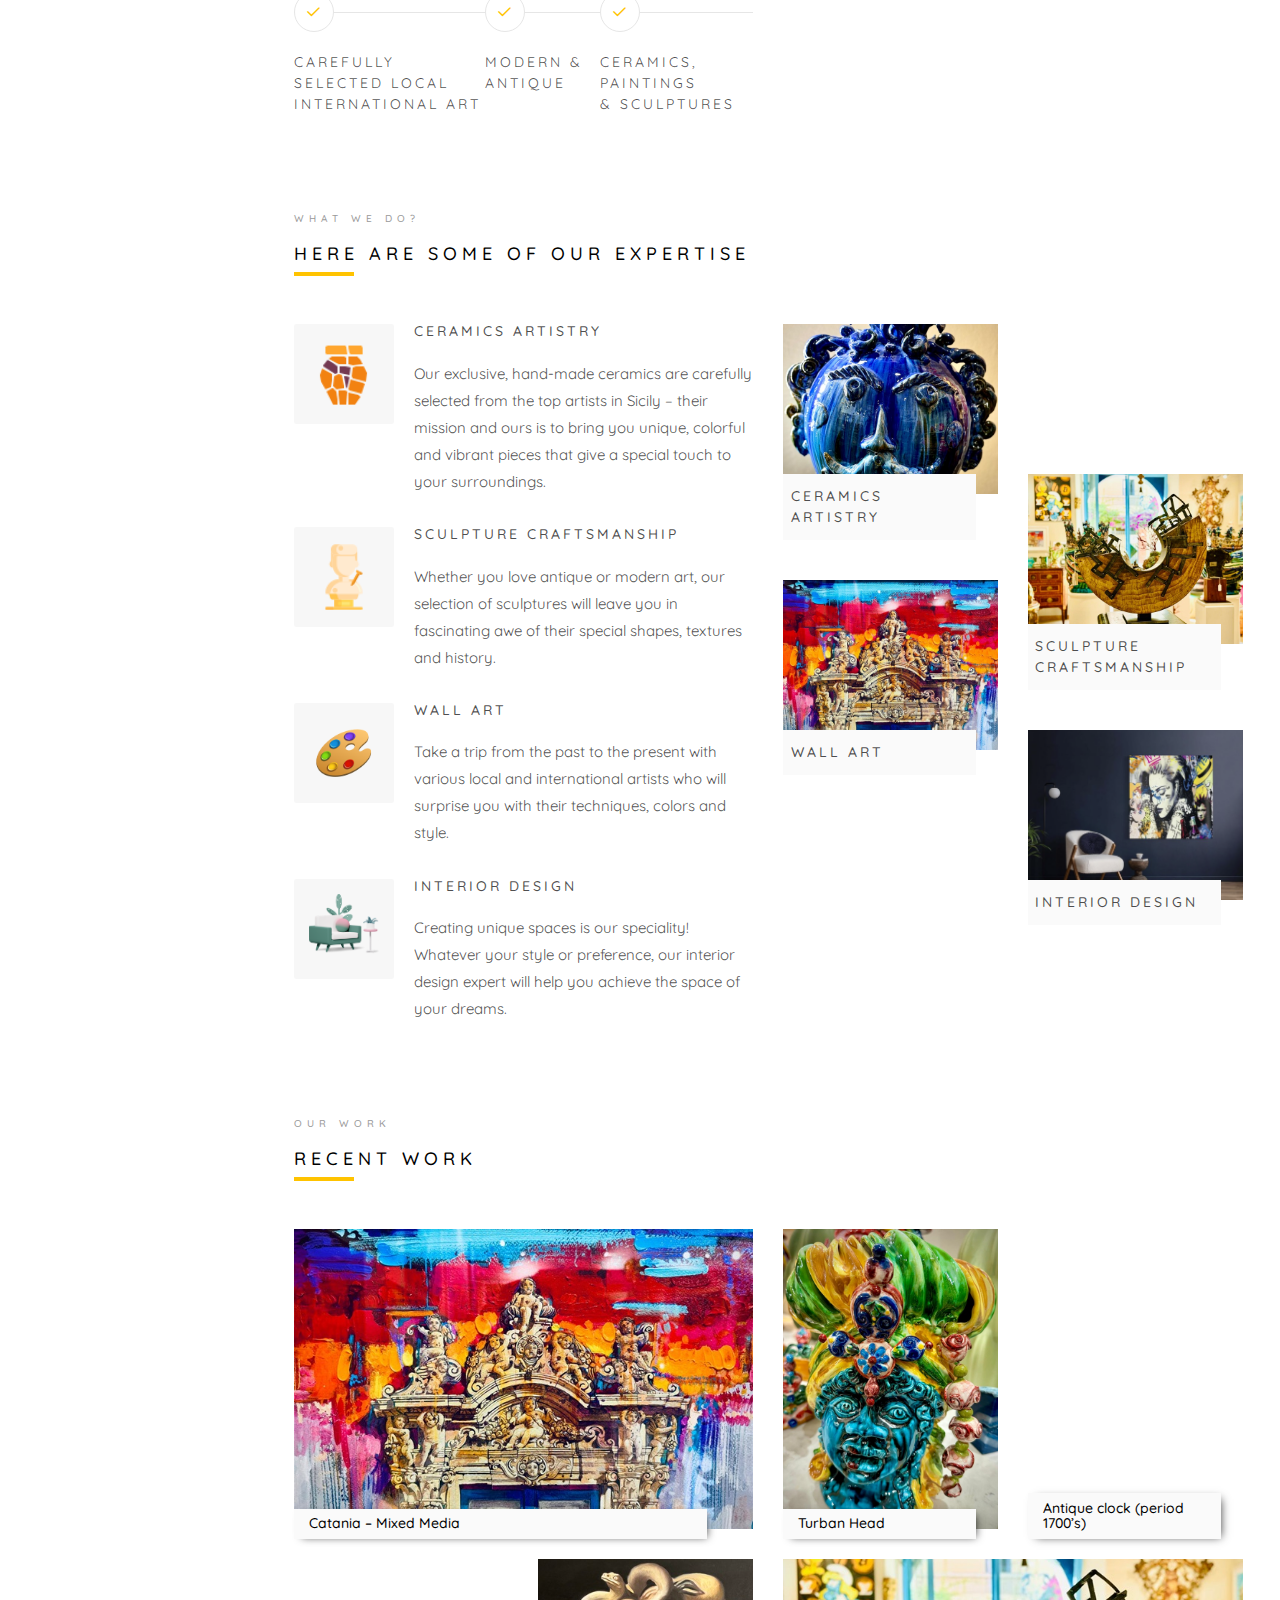
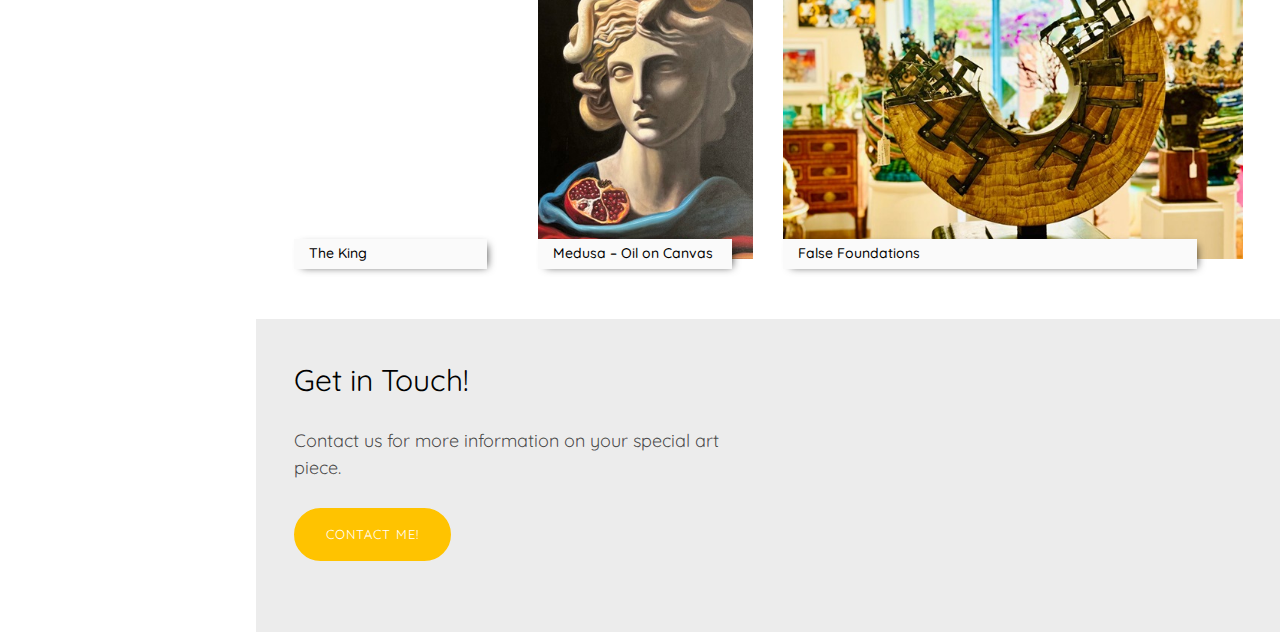
==== commit 015055b5: "swipe left-right" ====
--- a/index.html
+++ b/index.html
@@ -56,7 +56,7 @@
 			<img class="logoImageNavBar" src="./images/Logo/logo_name.png">
 		</div>
 		<aside id="colorlib-aside" role="complementary" class="border js-fullheight">
-			<h1 id="colorlib-logo"><a href="index.html"><img class="logoImage" src="./images/Logo/marchio bianco@crop.png"></a></h1>
+			<h1 id="colorlib-logo"><a href="index.html"><img class="logoImage" src="./images/Logo/marchio color@2x.png"></a></h1>
 			<nav id="colorlib-main-menu" role="navigation">
 				<ul>
 					<li class="colorlib-active"><a href="index.html">Home</a></li>
@@ -76,9 +76,9 @@
 
 			<div class="colorlib-footer">
 				<ul>
-					<li><a target="_blank" title="Facebook" href="https://www.facebook.com/profile.php?id=61560947136736&mibextid=ZbWKwL"><i class="icon-facebook2"></i></a></li>
-					<li style="position: relative; top:5px; margin-right: 3px;"><a title="Trip Advisor" target="_blank" href="https://www.tripadvisor.com/Attraction_Review-g227662-d27967056-Reviews-Art_Leone-Letojanni_Province_of_Messina_Sicily.html"><svg style="width: 25px;" viewBox="0 -96 512.2 512.2" id="Layer_2" xmlns="http://www.w3.org/2000/svg" fill="#000000"><g id="SVGRepo_bgCarrier" stroke-width="0"></g><g id="SVGRepo_tracerCarrier" stroke-linecap="round" stroke-linejoin="round"></g><g id="SVGRepo_iconCarrier"><style>.st0{fill:#ffffff65}</style><path class="st0" d="M128.2 127.9C92.7 127.9 64 156.6 64 192c0 35.4 28.7 64.1 64.1 64.1 35.4 0 64.1-28.7 64.1-64.1.1-35.4-28.6-64.1-64-64.1zm0 110c-25.3 0-45.9-20.5-45.9-45.9s20.5-45.9 45.9-45.9S174 166.7 174 192s-20.5 45.9-45.8 45.9z"></path><circle class="st0" cx="128.4" cy="191.9" r="31.9"></circle><path class="st0" d="M384.2 127.9c-35.4 0-64.1 28.7-64.1 64.1 0 35.4 28.7 64.1 64.1 64.1 35.4 0 64.1-28.7 64.1-64.1 0-35.4-28.7-64.1-64.1-64.1zm0 110c-25.3 0-45.9-20.5-45.9-45.9s20.5-45.9 45.9-45.9S430 166.7 430 192s-20.5 45.9-45.8 45.9z"></path><circle class="st0" cx="384.4" cy="191.9" r="31.9"></circle><path class="st0" d="M474.4 101.2l37.7-37.4h-76.4C392.9 29 321.8 0 255.9 0c-66 0-136.5 29-179.3 63.8H0l37.7 37.4C14.4 124.4 0 156.5 0 192c0 70.8 57.4 128.2 128.2 128.2 32.5 0 62.2-12.1 84.8-32.1l43.4 31.9 42.9-31.2-.5-1.2c22.7 20.2 52.5 32.5 85.3 32.5 70.8 0 128.2-57.4 128.2-128.2-.1-35.4-14.6-67.5-37.9-90.7zM368 64.8c-60.7 7.6-108.3 57.6-111.9 119.5-3.7-62-51.4-112.1-112.3-119.5 30.6-22 69.6-32.8 112.1-32.8S337.4 42.8 368 64.8zM128.2 288.2C75 288.2 32 245.1 32 192s43.1-96.2 96.2-96.2 96.2 43.1 96.2 96.2c-.1 53.1-43.1 96.2-96.2 96.2zm256 0c-53.1 0-96.2-43.1-96.2-96.2s43.1-96.2 96.2-96.2 96.2 43.1 96.2 96.2c-.1 53.1-43.1 96.2-96.2 96.2z"></path></g></svg></a></li>
-					<li><a title="Instagram" target="_blank" href="https://www.instagram.com/art_leone_letojanni_taormina/"><i class="icon-instagram"></i></a></li>
+					<li><a target="_blank" title="Facebook" href="https://www.facebook.com/profile.php?id=61560947136736&mibextid=ZbWKwL"><i style="font-size: 22px;" class="icon-facebook2"></i></a></li>
+					<li style="position: relative; top:7px; margin-right: 3px;"><a title="Trip Advisor" target="_blank" href="https://www.tripadvisor.com/Attraction_Review-g227662-d27967056-Reviews-Art_Leone-Letojanni_Province_of_Messina_Sicily.html"><svg style="width: 35px;" viewBox="0 -96 512.2 512.2" id="Layer_2" xmlns="http://www.w3.org/2000/svg" fill="#000000"><g id="SVGRepo_bgCarrier" stroke-width="0"></g><g id="SVGRepo_tracerCarrier" stroke-linecap="round" stroke-linejoin="round"></g><g id="SVGRepo_iconCarrier"><style>.st0{fill:#ffffff65}</style><path class="st0" d="M128.2 127.9C92.7 127.9 64 156.6 64 192c0 35.4 28.7 64.1 64.1 64.1 35.4 0 64.1-28.7 64.1-64.1.1-35.4-28.6-64.1-64-64.1zm0 110c-25.3 0-45.9-20.5-45.9-45.9s20.5-45.9 45.9-45.9S174 166.7 174 192s-20.5 45.9-45.8 45.9z"></path><circle class="st0" cx="128.4" cy="191.9" r="31.9"></circle><path class="st0" d="M384.2 127.9c-35.4 0-64.1 28.7-64.1 64.1 0 35.4 28.7 64.1 64.1 64.1 35.4 0 64.1-28.7 64.1-64.1 0-35.4-28.7-64.1-64.1-64.1zm0 110c-25.3 0-45.9-20.5-45.9-45.9s20.5-45.9 45.9-45.9S430 166.7 430 192s-20.5 45.9-45.8 45.9z"></path><circle class="st0" cx="384.4" cy="191.9" r="31.9"></circle><path class="st0" d="M474.4 101.2l37.7-37.4h-76.4C392.9 29 321.8 0 255.9 0c-66 0-136.5 29-179.3 63.8H0l37.7 37.4C14.4 124.4 0 156.5 0 192c0 70.8 57.4 128.2 128.2 128.2 32.5 0 62.2-12.1 84.8-32.1l43.4 31.9 42.9-31.2-.5-1.2c22.7 20.2 52.5 32.5 85.3 32.5 70.8 0 128.2-57.4 128.2-128.2-.1-35.4-14.6-67.5-37.9-90.7zM368 64.8c-60.7 7.6-108.3 57.6-111.9 119.5-3.7-62-51.4-112.1-112.3-119.5 30.6-22 69.6-32.8 112.1-32.8S337.4 42.8 368 64.8zM128.2 288.2C75 288.2 32 245.1 32 192s43.1-96.2 96.2-96.2 96.2 43.1 96.2 96.2c-.1 53.1-43.1 96.2-96.2 96.2zm256 0c-53.1 0-96.2-43.1-96.2-96.2s43.1-96.2 96.2-96.2 96.2 43.1 96.2 96.2c-.1 53.1-43.1 96.2-96.2 96.2z"></path></g></svg></a></li>
+					<li><a title="Instagram" target="_blank" href="https://www.instagram.com/art_leone_letojanni_taormina/"><i style="font-size: 22px;" class="icon-instagram"></i></a></li>
 				</ul>
 			</div>
 
@@ -284,42 +284,42 @@
 						<div class="col-md-6" data-animate-effect="fadeInLeft">
 							<div class="project imageContainer" onclick="showImage('./images/wall_art/image_original24.jpeg')" style="background-image: url(./images/wall_art/image24.jpg);">
 								<div class="title">
-									<h4>Wall Art Design 24</h4>
+									<h4>Catania – Mixed Media</h4>
 								</div>
 							</div>
 						</div>
 						<div class="col-md-3" data-animate-effect="fadeInLeft">
 							<div class="project imageContainer" onclick="showImage('./images/ceramics/image_original11.jpeg')" style="background-image: url(./images/ceramics/image11.jpg);">
 								<div class="title">
-									<h4>Ceramic Design 11</h4>
+									<h4>Turban Head</h4>
 								</div>
 							</div>
 						</div>
 						<div class="col-md-3" data-animate-effect="fadeInLeft">
-							<div class="project imageContainer" onclick="showImage('./images/sculptures/image_original13.jpeg')" style="background-image: url(./images/sculptures/image13.jpg);">
-								<div class="title">
-									<h4>Sculpture Design 13</h4>
+							<div class="project imageContainer" onclick="showImage('./images/sculptures/image_original13.jpeg')" style="background-image: url(./images/sculptures/image13.jpeg);">
+								<div class="title">
+									<h4>Antique clock (period 1700’s)</h4>
 								</div>
 							</div>
 						</div>
 						<div class="col-md-3" data-animate-effect="fadeInLeft">
-							<div class="project imageContainer" onclick="showImage('./images/sculptures/image_original12.jpeg')" style="background-image: url(./images/sculptures/image12.jpg);">
-								<div class="title">
-									<h4>Sculpture Design 12</h4>
+							<div class="project imageContainer" onclick="showImage('./images/ceramics/C_The King_1.jpg')" style="background-image: url(./images/ceramics/C_The_King_1_T.jpg);">
+								<div class="title">
+									<h4>The King</h4>
 								</div>
 							</div>
 						</div>
 						<div class="col-md-3" data-animate-effect="fadeInLeft">
 							<div class="project imageContainer" onclick="showImage('./images/wall_art/image_original1.jpg')" style="background-image: url(./images/wall_art/image1.jpg);">
 								<div class="title">
-									<h4>Wall Art Design 1</h4>
+									<h4>Medusa – Oil on Canvas</h4>
 								</div>
 							</div>
 						</div>
 						<div class="col-md-6" data-animate-effect="fadeInLeft">
-							<div class="project imageContainer" onclick="showImage('./images/ceramics/image_original14.jpeg')" style="background-image: url(./images/ceramics/image14.jpg);">
-								<div class="title">
-									<h4>Ceramic Design 14</h4>
+							<div class="project imageContainer" onclick="showImage('./images/sculptures/image_original12.jpeg')" style="background-image: url(./images/sculptures/image12.jpg);">
+								<div class="title">
+									<h4>False Foundations</h4>
 								</div>
 							</div>
 						</div>
--- a/css/style.css
+++ b/css/style.css
@@ -1,3 +1,17 @@
+::-webkit-scrollbar {
+  width: 10px;
+}
+::-webkit-scrollbar-track {
+  box-shadow: inset 0 0 5px grey; 
+  background: #f1f1f1; 
+}
+::-webkit-scrollbar-thumb {
+  background: #888; 
+}
+::-webkit-scrollbar-thumb:hover {
+  background: #555; 
+}
+
 @font-face {
   font-family: 'icomoon';
   src: url("../fonts/icomoon/icomoon.eot?srf3rx");
@@ -75,25 +89,33 @@
 #colorlib-aside {
   padding-top: 3em;
   padding-bottom: 40px;
-  padding-left: 3em;
-  padding-right: 3em;
+  padding-left: 2em;
+  padding-right: 2em;
   width: 20%;
   position: fixed;
   bottom: 0;
   top: 0;
   left: 0;
-  overflow-y: scroll;
+  overflow-y: auto;
   z-index: 1001;
-  background: #2C2C2C;
+  min-height: 560px;
+  box-shadow: 10px 0px 22px -12px rgba(0,0,0,0.75);
+  /* background: linear-gradient(90deg, rgba(131,58,180,1) 0%, rgba(253,29,29,1) 50%, rgba(252,176,69,1) 100%); */
+  /* background-image: url("data:image/svg+xml,%3csvg xmlns='http://www.w3.org/2000/svg' version='1.1' xmlns:xlink='http://www.w3.org/1999/xlink' xmlns:svgjs='http://svgjs.dev/svgjs' width='400' height='1000' preserveAspectRatio='none' viewBox='0 0 400 1000'%3e%3cg mask='url(%26quot%3b%23SvgjsMask3346%26quot%3b)' fill='none'%3e%3crect width='400' height='1000' x='0' y='0' fill='url(%26quot%3b%23SvgjsLinearGradient3347%26quot%3b)'%3e%3c/rect%3e%3cpath d='M400 0L383.07 0L400 6.86z' fill='rgba(255%2c 255%2c 255%2c .1)'%3e%3c/path%3e%3cpath d='M383.07 0L400 6.86L400 62.17L377.94 0z' fill='rgba(255%2c 255%2c 255%2c .075)'%3e%3c/path%3e%3cpath d='M377.94 0L400 62.17L400 216.58999999999997L219.97 0z' fill='rgba(255%2c 255%2c 255%2c .05)'%3e%3c/path%3e%3cpath d='M219.97 0L400 216.58999999999997L400 545.23L160.41 0z' fill='rgba(255%2c 255%2c 255%2c .025)'%3e%3c/path%3e%3cpath d='M0 1000L1.86 1000L0 677.9300000000001z' fill='rgba(0%2c 0%2c 0%2c .1)'%3e%3c/path%3e%3cpath d='M0 677.9300000000001L1.86 1000L197.53 1000L0 625.96z' fill='rgba(0%2c 0%2c 0%2c .075)'%3e%3c/path%3e%3cpath d='M0 625.96L197.53 1000L261.37 1000L0 321.64000000000004z' fill='rgba(0%2c 0%2c 0%2c .05)'%3e%3c/path%3e%3cpath d='M0 321.6400000000001L261.37 1000L276.65 1000L0 148.5300000000001z' fill='rgba(0%2c 0%2c 0%2c .025)'%3e%3c/path%3e%3c/g%3e%3cdefs%3e%3cmask id='SvgjsMask3346'%3e%3crect width='400' height='1000' fill='white'%3e%3c/rect%3e%3c/mask%3e%3clinearGradient x1='137.5%25' y1='85%25' x2='-37.5%25' y2='15%25' gradientUnits='userSpaceOnUse' id='SvgjsLinearGradient3347'%3e%3cstop stop-color='rgba(14%2c 42%2c 71%2c 1)' offset='0.2'%3e%3c/stop%3e%3cstop stop-color='rgba(254%2c 254%2c 255%2c 1)' offset='1'%3e%3c/stop%3e%3cstop stop-color='rgba(255%2c 255%2c 255%2c 1)' offset='1'%3e%3c/stop%3e%3c/linearGradient%3e%3c/defs%3e%3c/svg%3e"); */
+  /* background-image: url("data:image/svg+xml,%3csvg xmlns='http://www.w3.org/2000/svg' version='1.1' xmlns:xlink='http://www.w3.org/1999/xlink' xmlns:svgjs='http://svgjs.dev/svgjs' width='400' height='1000' preserveAspectRatio='none' viewBox='0 0 400 1000'%3e%3cg mask='url(%26quot%3b%23SvgjsMask3737%26quot%3b)' fill='none'%3e%3crect width='400' height='1000' x='0' y='0' fill='url(%26quot%3b%23SvgjsLinearGradient3738%26quot%3b)'%3e%3c/rect%3e%3cpath d='M400 0L318.17 0L400 328.51z' fill='rgba(255%2c 255%2c 255%2c .1)'%3e%3c/path%3e%3cpath d='M318.17 0L400 328.51L400 549.3L163.83 0z' fill='rgba(255%2c 255%2c 255%2c .075)'%3e%3c/path%3e%3cpath d='M163.82999999999998 0L400 549.3L400 551.87L162.23999999999998 0z' fill='rgba(255%2c 255%2c 255%2c .05)'%3e%3c/path%3e%3cpath d='M162.23999999999998 0L400 551.87L400 752.37L68.01999999999998 0z' fill='rgba(255%2c 255%2c 255%2c .025)'%3e%3c/path%3e%3cpath d='M0 1000L56.03 1000L0 579.15z' fill='rgba(0%2c 0%2c 0%2c .1)'%3e%3c/path%3e%3cpath d='M0 579.15L56.03 1000L157.97 1000L0 390.67999999999995z' fill='rgba(0%2c 0%2c 0%2c .075)'%3e%3c/path%3e%3cpath d='M0 390.67999999999995L157.97 1000L216.67000000000002 1000L0 261.4699999999999z' fill='rgba(0%2c 0%2c 0%2c .05)'%3e%3c/path%3e%3cpath d='M0 261.4699999999999L216.67000000000002 1000L225.38000000000002 1000L0 255.7199999999999z' fill='rgba(0%2c 0%2c 0%2c .025)'%3e%3c/path%3e%3c/g%3e%3cdefs%3e%3cmask id='SvgjsMask3737'%3e%3crect width='400' height='1000' fill='white'%3e%3c/rect%3e%3c/mask%3e%3clinearGradient x1='137.5%25' y1='85%25' x2='-37.5%25' y2='15%25' gradientUnits='userSpaceOnUse' id='SvgjsLinearGradient3738'%3e%3cstop stop-color='rgba(44%2c 44%2c 44%2c 1)' offset='0.34'%3e%3c/stop%3e%3cstop stop-color='rgba(255%2c 255%2c 255%2c 1)' offset='0.9'%3e%3c/stop%3e%3c/linearGradient%3e%3c/defs%3e%3c/svg%3e"); */
+  /* background-image: url("data:image/svg+xml,%3csvg xmlns='http://www.w3.org/2000/svg' version='1.1' xmlns:xlink='http://www.w3.org/1999/xlink' xmlns:svgjs='http://svgjs.dev/svgjs' width='400' height='1400' preserveAspectRatio='none' viewBox='0 0 400 1000'%3e%3cg mask='url(%26quot%3b%23SvgjsMask3801%26quot%3b)' fill='none'%3e%3crect width='400' height='1400' x='0' y='0' fill='url(%26quot%3b%23SvgjsLinearGradient3802%26quot%3b)'%3e%3c/rect%3e%3cpath d='M400 0L318.17 0L400 328.51z' fill='rgba(255%2c 255%2c 255%2c .1)'%3e%3c/path%3e%3cpath d='M318.17 0L400 328.51L400 549.3L163.83 0z' fill='rgba(255%2c 255%2c 255%2c .075)'%3e%3c/path%3e%3cpath d='M163.82999999999998 0L400 549.3L400 551.87L162.23999999999998 0z' fill='rgba(255%2c 255%2c 255%2c .05)'%3e%3c/path%3e%3cpath d='M162.23999999999998 0L400 551.87L400 752.37L68.01999999999998 0z' fill='rgba(255%2c 255%2c 255%2c .025)'%3e%3c/path%3e%3cpath d='M0 1000L56.03 1000L0 579.15z' fill='rgba(0%2c 0%2c 0%2c .1)'%3e%3c/path%3e%3cpath d='M0 579.15L56.03 1000L157.97 1000L0 390.67999999999995z' fill='rgba(0%2c 0%2c 0%2c .075)'%3e%3c/path%3e%3cpath d='M0 390.67999999999995L157.97 1000L216.67000000000002 1000L0 261.4699999999999z' fill='rgba(0%2c 0%2c 0%2c .05)'%3e%3c/path%3e%3cpath d='M0 261.4699999999999L216.67000000000002 1000L225.38000000000002 1000L0 255.7199999999999z' fill='rgba(0%2c 0%2c 0%2c .025)'%3e%3c/path%3e%3c/g%3e%3cdefs%3e%3cmask id='SvgjsMask3801'%3e%3crect width='400' height='1000' fill='white'%3e%3c/rect%3e%3c/mask%3e%3clinearGradient x1='137.5%25' y1='85%25' x2='-37.5%25' y2='15%25' gradientUnits='userSpaceOnUse' id='SvgjsLinearGradient3802'%3e%3cstop stop-color='rgba(44%2c 44%2c 44%2c 1)' offset='0.29'%3e%3c/stop%3e%3cstop stop-color='rgba(255%2c 255%2c 255%2c 1)' offset='0.9'%3e%3c/stop%3e%3c/linearGradient%3e%3c/defs%3e%3c/svg%3e"); */
+  background-image: url("data:image/svg+xml,%3csvg xmlns='http://www.w3.org/2000/svg' version='1.1' xmlns:xlink='http://www.w3.org/1999/xlink' xmlns:svgjs='http://svgjs.dev/svgjs' width='400' height='1400' preserveAspectRatio='none' viewBox='0 0 400 1400'%3e%3cg mask='url(%26quot%3b%23SvgjsMask1830%26quot%3b)' fill='none'%3e%3crect width='400' height='1400' x='0' y='0' fill='url(%26quot%3b%23SvgjsLinearGradient1831%26quot%3b)'%3e%3c/rect%3e%3cpath d='M400 0L282.45 0L400 584.74z' fill='rgba(255%2c 255%2c 255%2c .1)'%3e%3c/path%3e%3cpath d='M282.45 0L400 584.74L400 775.63L228.64999999999998 0z' fill='rgba(255%2c 255%2c 255%2c .075)'%3e%3c/path%3e%3cpath d='M228.65 0L400 775.63L400 832.77L138.99 0z' fill='rgba(255%2c 255%2c 255%2c .05)'%3e%3c/path%3e%3cpath d='M138.99 0L400 832.77L400 968.92L131.58 0z' fill='rgba(255%2c 255%2c 255%2c .025)'%3e%3c/path%3e%3cpath d='M0 1400L155.81 1400L0 1064.37z' fill='rgba(0%2c 0%2c 0%2c .1)'%3e%3c/path%3e%3cpath d='M0 1064.37L155.81 1400L208.36 1400L0 951.6899999999998z' fill='rgba(0%2c 0%2c 0%2c .075)'%3e%3c/path%3e%3cpath d='M0 951.69L208.36 1400L231 1400L0 939.2700000000001z' fill='rgba(0%2c 0%2c 0%2c .05)'%3e%3c/path%3e%3cpath d='M0 939.27L231 1400L278.04 1400L0 892.72z' fill='rgba(0%2c 0%2c 0%2c .025)'%3e%3c/path%3e%3c/g%3e%3cdefs%3e%3cmask id='SvgjsMask1830'%3e%3crect width='400' height='1400' fill='white'%3e%3c/rect%3e%3c/mask%3e%3clinearGradient x1='162.5%25' y1='82.14%25' x2='-62.5%25' y2='17.86%25' gradientUnits='userSpaceOnUse' id='SvgjsLinearGradient1831'%3e%3cstop stop-color='rgba(44%2c 44%2c 44%2c 1)' offset='0.43'%3e%3c/stop%3e%3cstop stop-color='rgba(255%2c 255%2c 255%2c 1)' offset='0.93'%3e%3c/stop%3e%3c/linearGradient%3e%3c/defs%3e%3c/svg%3e");
   -webkit-transition: 0s;
   -o-transition: 0s;
   transition: 0s; }
   @media screen and (max-width: 1200px) {
     #colorlib-aside {
+      box-shadow: 0px 0px 0px 0px rgba(0,0,0,0.75);
       width: 30%; } }
   @media screen and (max-width: 768px) {
     #colorlib-aside {
       width: 270px;
+      box-shadow: 0px 0px 0px 0px rgba(0,0,0,0.75);
       -moz-transform: translateX(-270px);
       -webkit-transform: translateX(-270px);
       -ms-transform: translateX(-270px);
@@ -133,7 +155,9 @@
       text-transform: uppercase;
       letter-spacing: 1px; }
       #colorlib-aside #colorlib-main-menu ul li a {
-        color: rgba(255, 255, 255, 0.5);
+        /* color: rgba(255, 255, 255, 0.5); */
+        color: rgb(45 44 107);
+        font-weight: 700;
         text-decoration: none;
         position: relative;
         padding: 10px 0;
@@ -171,7 +195,7 @@
             -o-transform: scaleX(1);
             transform: scaleX(1); }
       #colorlib-aside #colorlib-main-menu ul li.colorlib-active a {
-        color: #FFC300; }
+        color: #ffffff; }
         #colorlib-aside #colorlib-main-menu ul li.colorlib-active a:after {
           visibility: visible;
           -webkit-transform: scaleX(1);
@@ -370,7 +394,8 @@
     -o-transform: translateX(0);
     transform: translateX(0);
     width: 270px;
-    background: #2C2C2C;
+    /* background: #2C2C2C; */
+    background-image: url("data:image/svg+xml,%3csvg xmlns='http://www.w3.org/2000/svg' version='1.1' xmlns:xlink='http://www.w3.org/1999/xlink' xmlns:svgjs='http://svgjs.dev/svgjs' width='400' height='1000' preserveAspectRatio='none' viewBox='0 0 400 1000'%3e%3cg mask='url(%26quot%3b%23SvgjsMask3801%26quot%3b)' fill='none'%3e%3crect width='400' height='1000' x='0' y='0' fill='url(%26quot%3b%23SvgjsLinearGradient3802%26quot%3b)'%3e%3c/rect%3e%3cpath d='M400 0L318.17 0L400 328.51z' fill='rgba(255%2c 255%2c 255%2c .1)'%3e%3c/path%3e%3cpath d='M318.17 0L400 328.51L400 549.3L163.83 0z' fill='rgba(255%2c 255%2c 255%2c .075)'%3e%3c/path%3e%3cpath d='M163.82999999999998 0L400 549.3L400 551.87L162.23999999999998 0z' fill='rgba(255%2c 255%2c 255%2c .05)'%3e%3c/path%3e%3cpath d='M162.23999999999998 0L400 551.87L400 752.37L68.01999999999998 0z' fill='rgba(255%2c 255%2c 255%2c .025)'%3e%3c/path%3e%3cpath d='M0 1000L56.03 1000L0 579.15z' fill='rgba(0%2c 0%2c 0%2c .1)'%3e%3c/path%3e%3cpath d='M0 579.15L56.03 1000L157.97 1000L0 390.67999999999995z' fill='rgba(0%2c 0%2c 0%2c .075)'%3e%3c/path%3e%3cpath d='M0 390.67999999999995L157.97 1000L216.67000000000002 1000L0 261.4699999999999z' fill='rgba(0%2c 0%2c 0%2c .05)'%3e%3c/path%3e%3cpath d='M0 261.4699999999999L216.67000000000002 1000L225.38000000000002 1000L0 255.7199999999999z' fill='rgba(0%2c 0%2c 0%2c .025)'%3e%3c/path%3e%3c/g%3e%3cdefs%3e%3cmask id='SvgjsMask3801'%3e%3crect width='400' height='1000' fill='white'%3e%3c/rect%3e%3c/mask%3e%3clinearGradient x1='137.5%25' y1='85%25' x2='-37.5%25' y2='15%25' gradientUnits='userSpaceOnUse' id='SvgjsLinearGradient3802'%3e%3cstop stop-color='rgba(44%2c 44%2c 44%2c 1)' offset='0.29'%3e%3c/stop%3e%3cstop stop-color='rgba(255%2c 255%2c 255%2c 1)' offset='0.9'%3e%3c/stop%3e%3c/linearGradient%3e%3c/defs%3e%3c/svg%3e");
     z-index: 999;
     position: fixed; }
   body.offcanvas #colorlib-main, body.offcanvas .colorlib-nav-toggle {
@@ -989,7 +1014,9 @@
     } }
 
 .colorlib-bg-color {
-  background: #fafafa;
+  background: #ececec;
+  /* background-image: url("data:image/svg+xml,%3csvg xmlns='http://www.w3.org/2000/svg' version='1.1' xmlns:xlink='http://www.w3.org/1999/xlink' xmlns:svgjs='http://svgjs.dev/svgjs' width='1200' height='300' preserveAspectRatio='none' viewBox='0 0 1200 300'%3e%3cg mask='url(%26quot%3b%23SvgjsMask3935%26quot%3b)' fill='none'%3e%3crect width='1200' height='300' x='0' y='0' fill='url(%26quot%3b%23SvgjsLinearGradient3936%26quot%3b)'%3e%3c/rect%3e%3cpath d='M1200 0L1192.94 0L1200 61.07z' fill='rgba(255%2c 255%2c 255%2c .1)'%3e%3c/path%3e%3cpath d='M1192.94 0L1200 61.07L1200 193.62L1111.19 0z' fill='rgba(255%2c 255%2c 255%2c .075)'%3e%3c/path%3e%3cpath d='M1111.19 0L1200 193.62L1200 198.86L905.59 0z' fill='rgba(255%2c 255%2c 255%2c .05)'%3e%3c/path%3e%3cpath d='M905.59 0L1200 198.86L1200 238.02L304.34000000000003 0z' fill='rgba(255%2c 255%2c 255%2c .025)'%3e%3c/path%3e%3cpath d='M0 300L138.15 300L0 184.91z' fill='rgba(0%2c 0%2c 0%2c .1)'%3e%3c/path%3e%3cpath d='M0 184.91L138.15 300L504.53999999999996 300L0 163.22z' fill='rgba(0%2c 0%2c 0%2c .075)'%3e%3c/path%3e%3cpath d='M0 163.22L504.53999999999996 300L514.4 300L0 145.77z' fill='rgba(0%2c 0%2c 0%2c .05)'%3e%3c/path%3e%3cpath d='M0 145.77L514.4 300L846.26 300L0 80.07000000000001z' fill='rgba(0%2c 0%2c 0%2c .025)'%3e%3c/path%3e%3c/g%3e%3cdefs%3e%3cmask id='SvgjsMask3935'%3e%3crect width='1200' height='300' fill='white'%3e%3c/rect%3e%3c/mask%3e%3clinearGradient x1='81.25%25' y1='175%25' x2='18.75%25' y2='-75%25' gradientUnits='userSpaceOnUse' id='SvgjsLinearGradient3936'%3e%3cstop stop-color='rgba(44%2c 44%2c 44%2c 1)' offset='0'%3e%3c/stop%3e%3cstop stop-color='rgba(255%2c 255%2c 255%2c 1)' offset='1'%3e%3c/stop%3e%3c/linearGradient%3e%3c/defs%3e%3c/svg%3e"); */
+  /* background-image: url("data:image/svg+xml,%3csvg xmlns='http://www.w3.org/2000/svg' version='1.1' xmlns:xlink='http://www.w3.org/1999/xlink' xmlns:svgjs='http://svgjs.dev/svgjs' width='1800' height='300' preserveAspectRatio='none' viewBox='0 0 1800 300'%3e%3cg mask='url(%26quot%3b%23SvgjsMask4774%26quot%3b)' fill='none'%3e%3crect width='1800' height='300' x='0' y='0' fill='url(%26quot%3b%23SvgjsLinearGradient4775%26quot%3b)'%3e%3c/rect%3e%3cpath d='M1800 0L1297.56 0L1800 125.46z' fill='rgba(255%2c 255%2c 255%2c .1)'%3e%3c/path%3e%3cpath d='M1297.56 0L1800 125.46L1800 219.8L787.54 0z' fill='rgba(255%2c 255%2c 255%2c .075)'%3e%3c/path%3e%3cpath d='M787.54 0L1800 219.8L1800 224.60000000000002L404.78 0z' fill='rgba(255%2c 255%2c 255%2c .05)'%3e%3c/path%3e%3cpath d='M404.78 0L1800 224.60000000000002L1800 270.41L263.46 0z' fill='rgba(255%2c 255%2c 255%2c .025)'%3e%3c/path%3e%3cpath d='M0 300L70.15 300L0 151.1z' fill='rgba(0%2c 0%2c 0%2c .1)'%3e%3c/path%3e%3cpath d='M0 151.1L70.15 300L182.19 300L0 73.25999999999999z' fill='rgba(0%2c 0%2c 0%2c .075)'%3e%3c/path%3e%3cpath d='M0 73.25999999999999L182.19 300L236.81 300L0 70.53999999999999z' fill='rgba(0%2c 0%2c 0%2c .05)'%3e%3c/path%3e%3cpath d='M0 70.53999999999999L236.81 300L371.02 300L0 68.22z' fill='rgba(0%2c 0%2c 0%2c .025)'%3e%3c/path%3e%3c/g%3e%3cdefs%3e%3cmask id='SvgjsMask4774'%3e%3crect width='1800' height='300' fill='white'%3e%3c/rect%3e%3c/mask%3e%3clinearGradient x1='100%25' y1='50%25' x2='0%25' y2='50%25' gradientUnits='userSpaceOnUse' id='SvgjsLinearGradient4775'%3e%3cstop stop-color='rgba(31%2c 31%2c 31%2c 1)' offset='0'%3e%3c/stop%3e%3cstop stop-color='rgba(255%2c 255%2c 255%2c 1)' offset='1'%3e%3c/stop%3e%3c/linearGradient%3e%3c/defs%3e%3c/svg%3e"); */
   position: relative; }
 
 .pagination {
@@ -1354,8 +1381,13 @@
       transform-origin: center center;
 }
 .logoImage {
-  width: 150px; 
-}
+  width: 200px; 
+}
+
+@media screen and (max-width: 768px) {
+  .logoImage {
+    width: 175px; 
+  } }
 
 .logoImageNavBar {
   width: 190px; 
